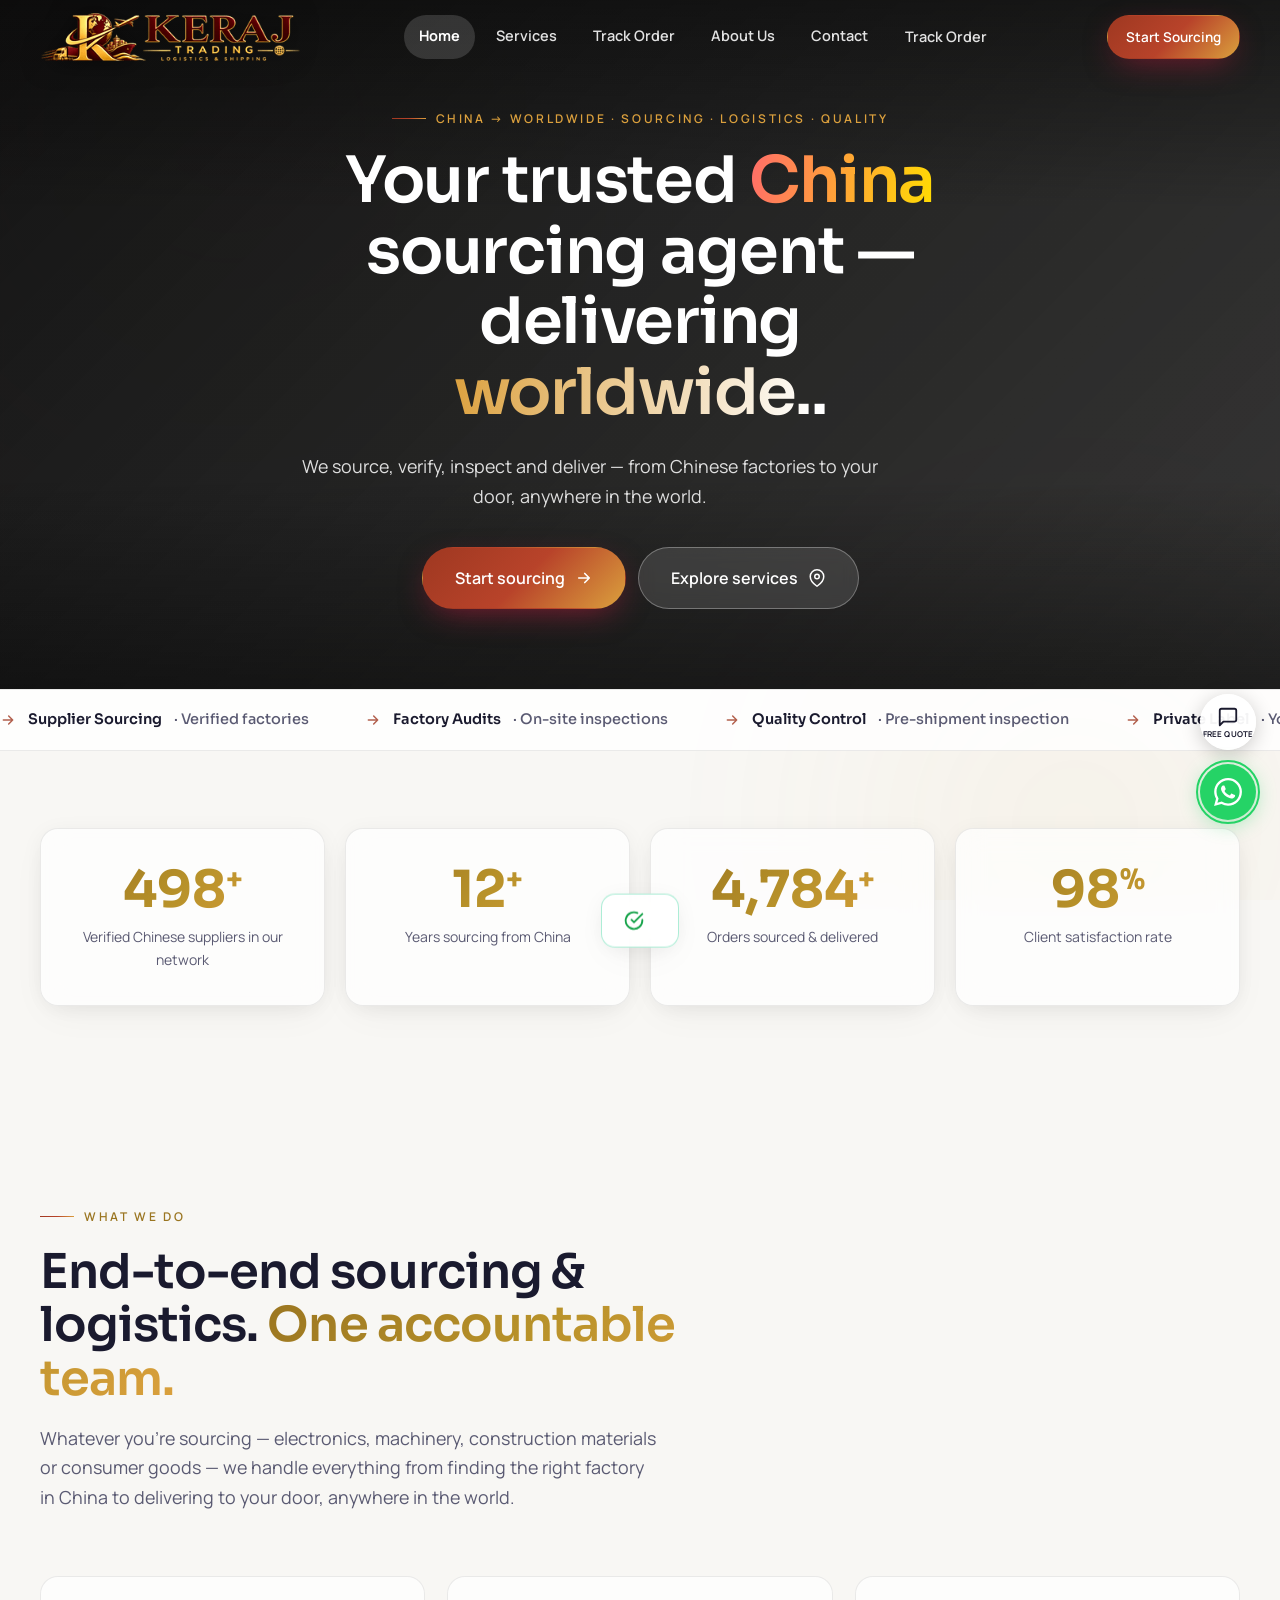
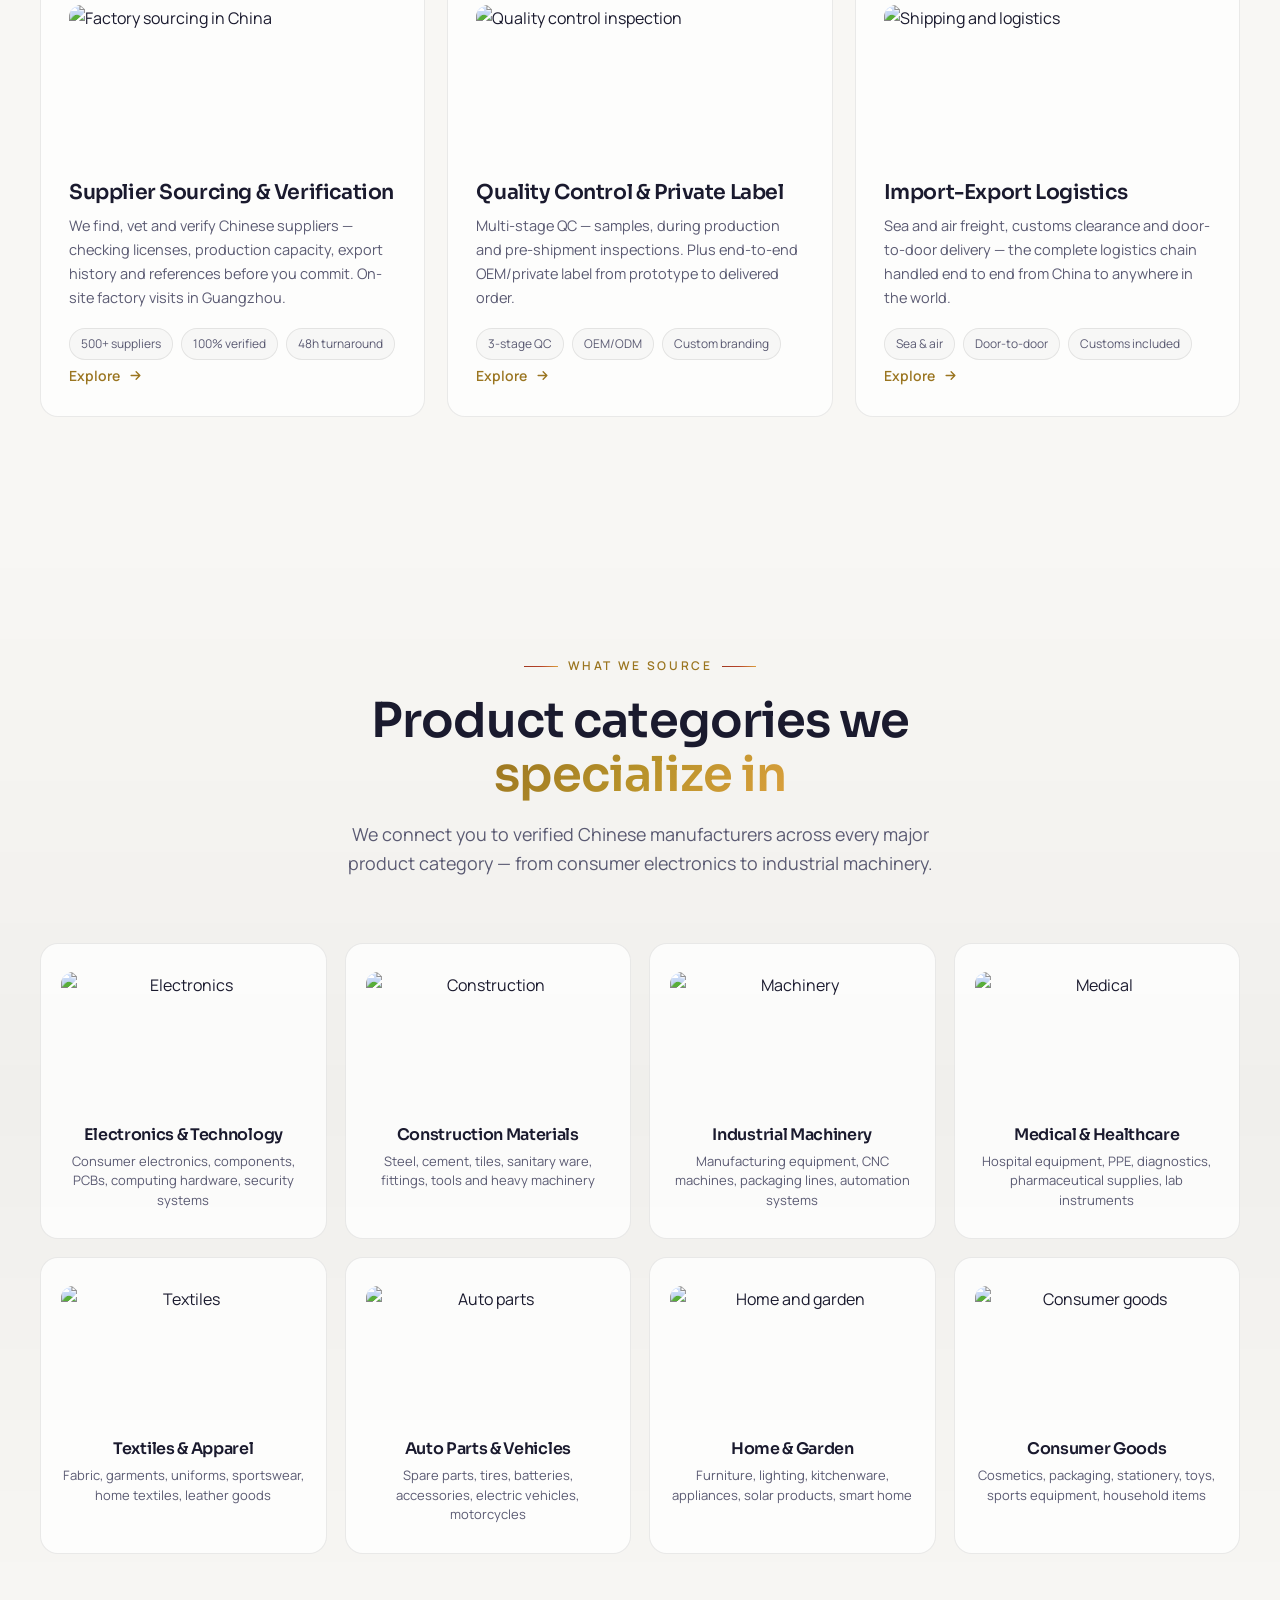
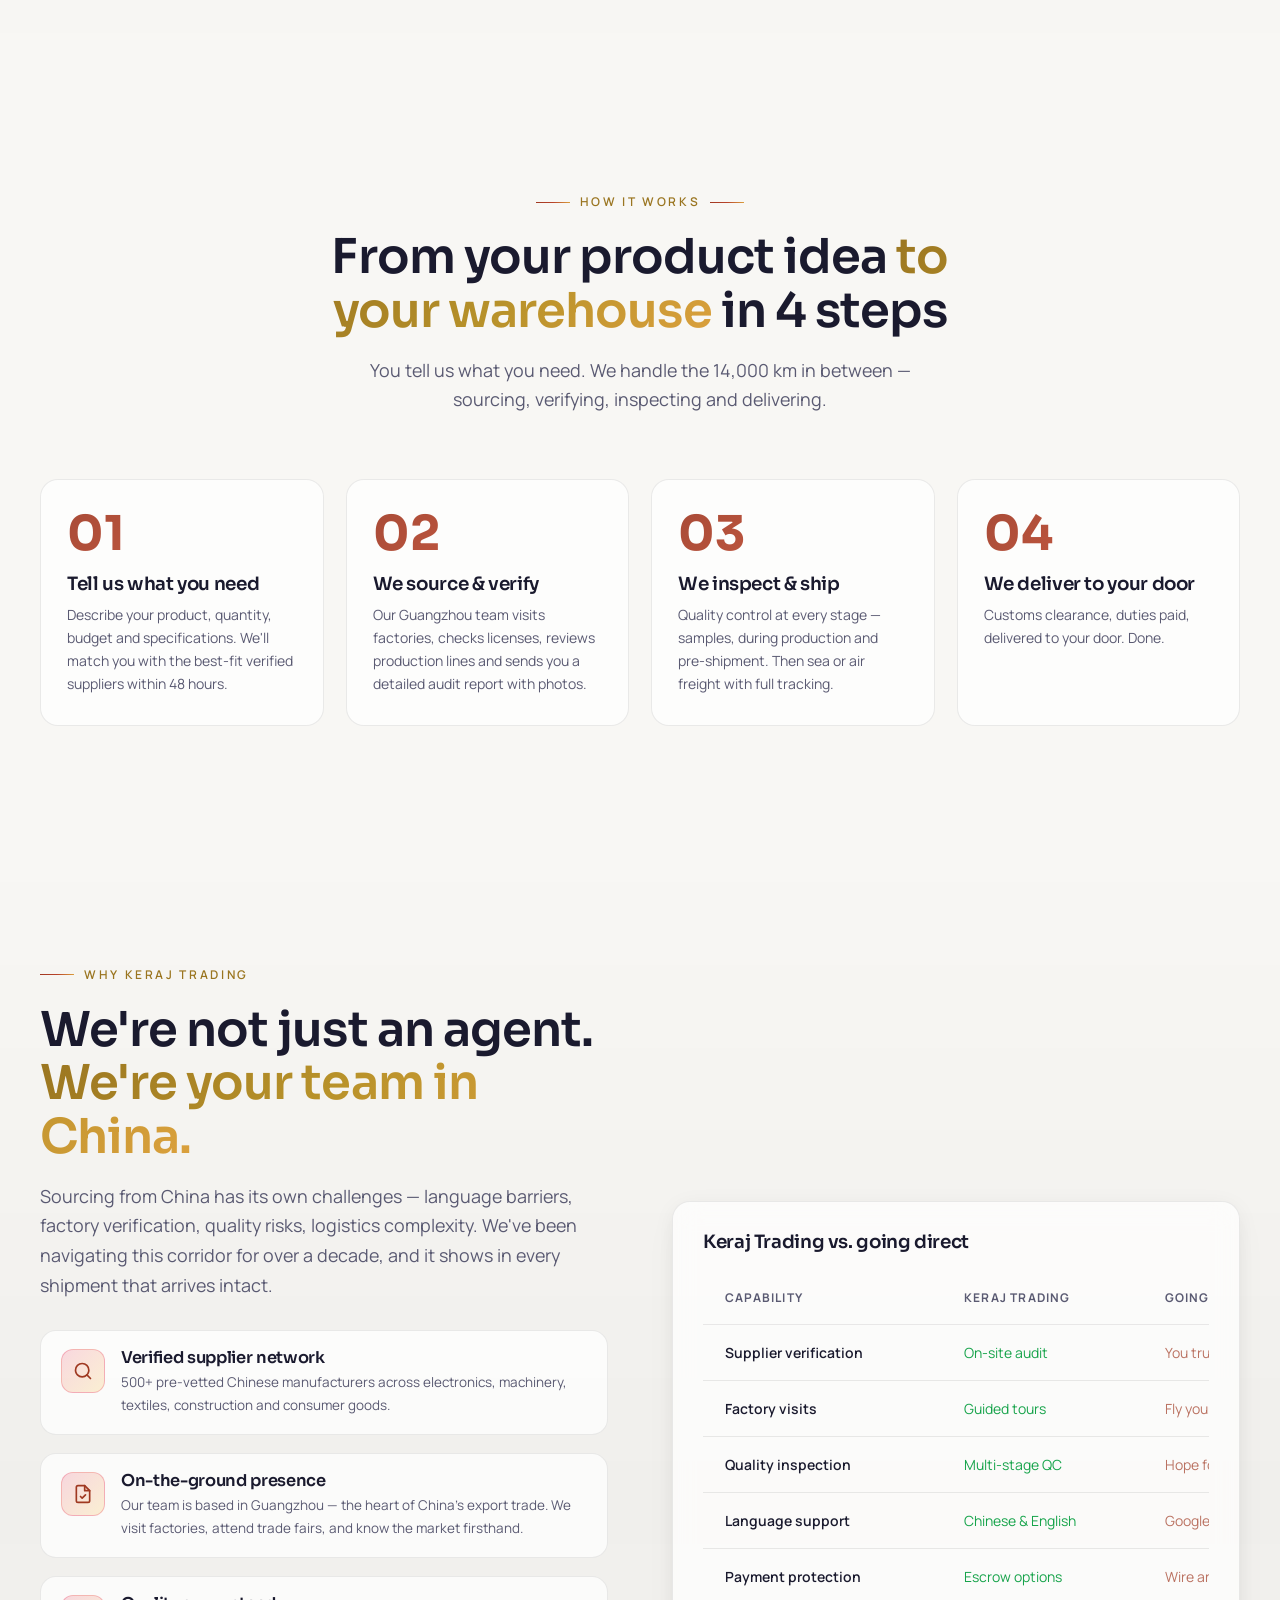
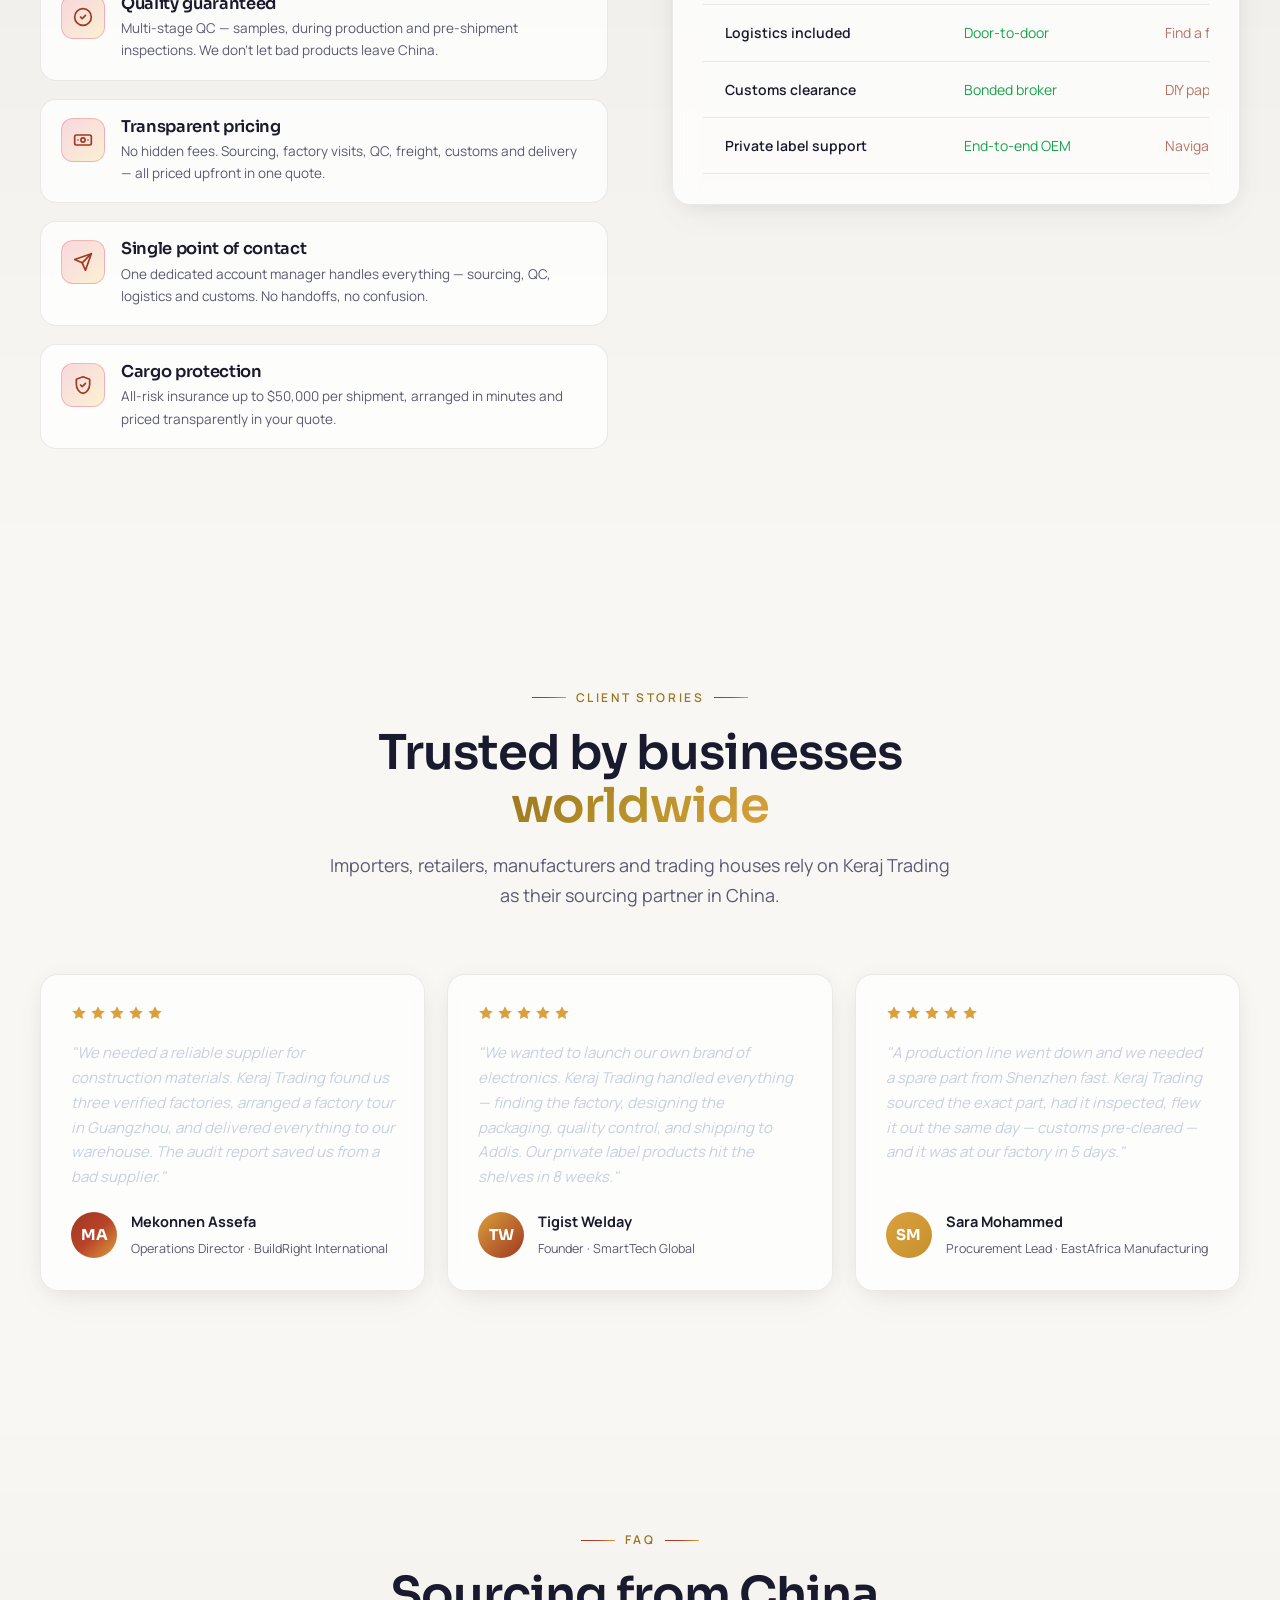
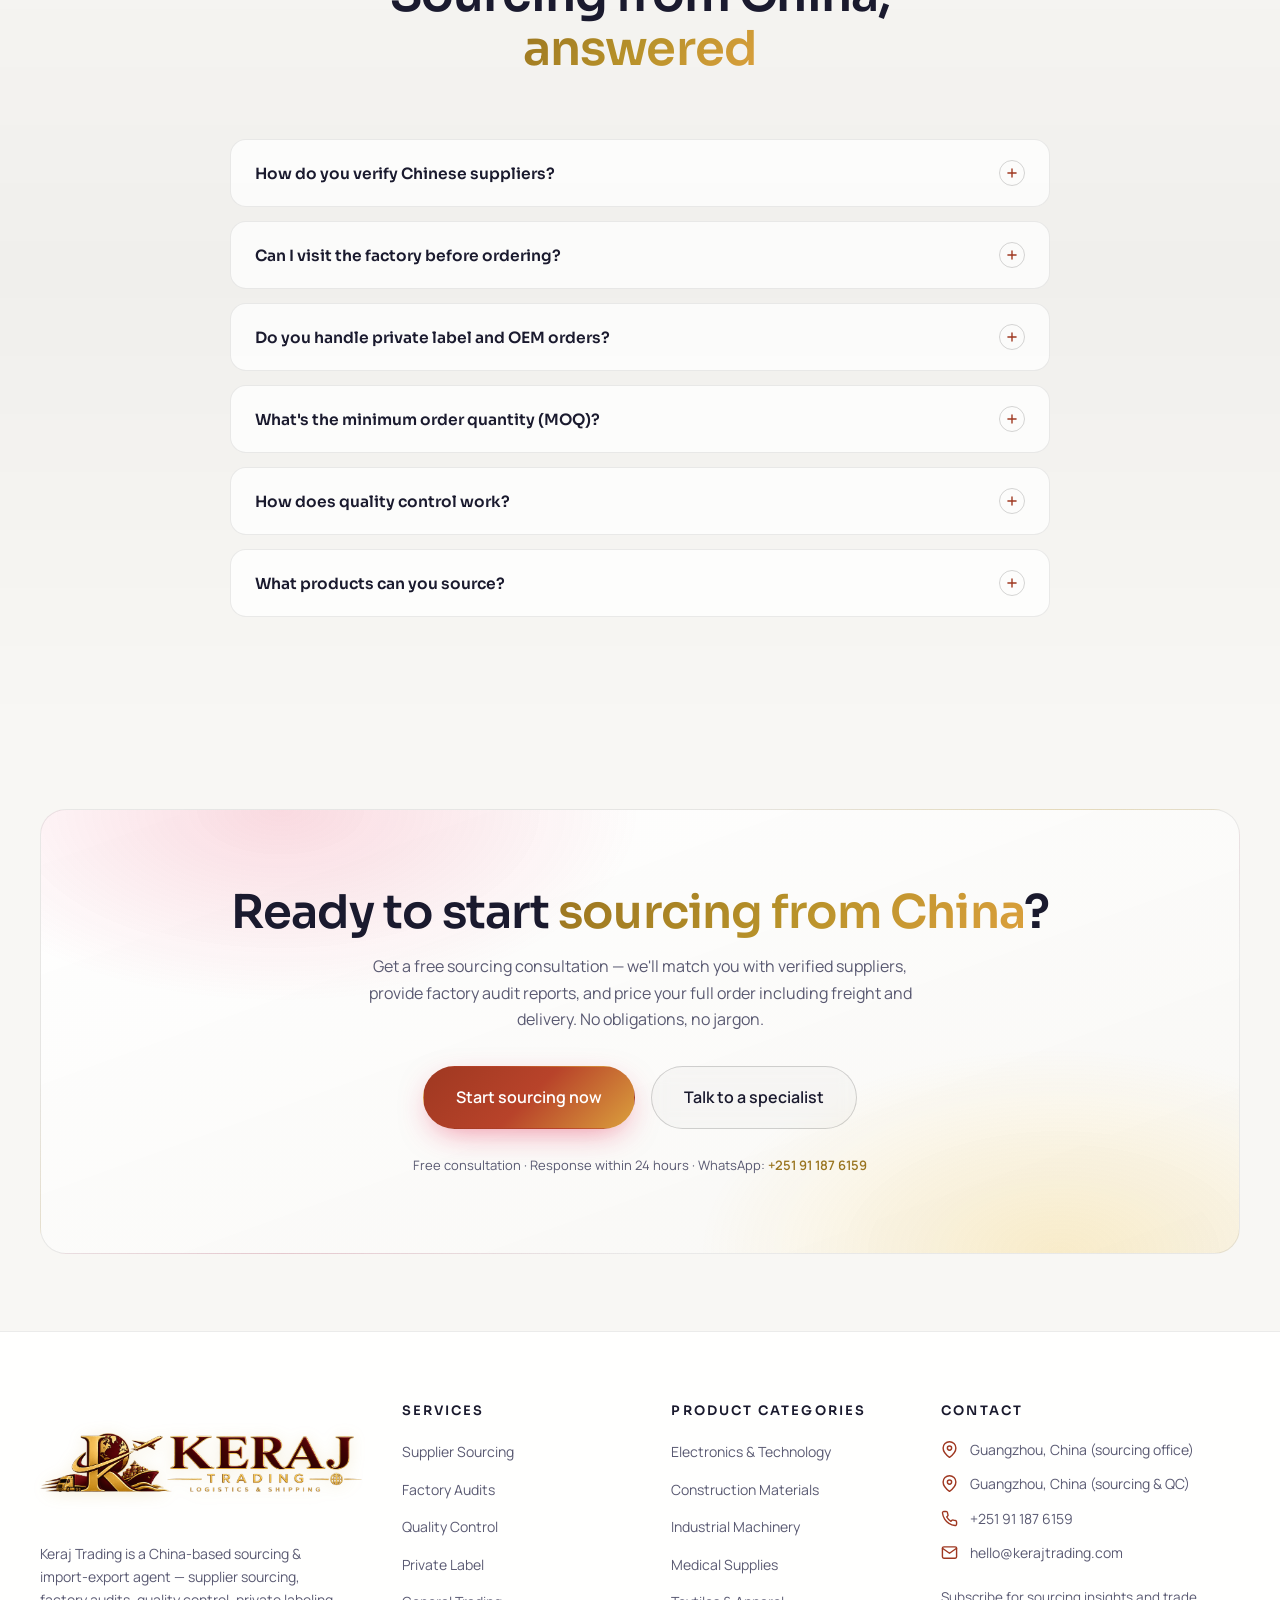
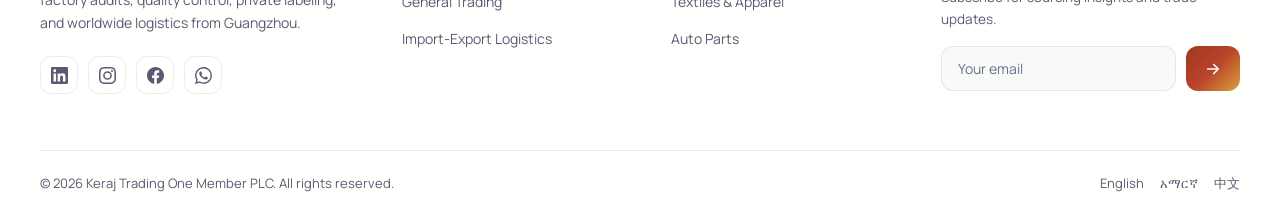
==== index.html @ 2a6a5c05 "Remove language switcher from header (already exists in footer) The footer already has language link" ====
<!DOCTYPE html>
<html lang="en">
<head>
  <meta charset="UTF-8" />
  <meta name="viewport" content="width=device-width, initial-scale=1.0" />
  <title>Keraj Trading — Your Trusted China Sourcing &amp; Import-Export Agent</title>
  <meta name="description" content="Keraj Trading is a China-based sourcing & import-export agent — supplier sourcing, factory audits, quality control, private labeling, and worldwide logistics. On the ground in Guangzhou." />
  <meta property="og:type" content="website" />
  <meta property="og:title" content="Keraj Trading — China Sourcing & Import-Export Agent" />
  <meta property="og:description" content="Supplier sourcing, factory audits, quality control, private labeling and worldwide logistics — connecting businesses to reliable Chinese suppliers." />
  <meta property="og:image" content="/assets/og.png" />
  <meta property="og:url" content="https://silkbridge-logistics.vercel.app/" />
  <meta name="twitter:card" content="summary_large_image" />
  <link rel="icon" href="assets/favicon.png" />
  <link rel="apple-touch-icon" href="assets/apple-touch-icon.png" />
  <link rel="preconnect" href="https://fonts.googleapis.com" />
  <link rel="preconnect" href="https://fonts.gstatic.com" crossorigin />
  <link href="https://fonts.googleapis.com/css2?family=Manrope:wght@400;500;600;700;800&family=Sora:wght@500;600;700&display=swap" rel="stylesheet" />
  <link rel="stylesheet" href="css/style.css" />
  <script type="application/ld+json">
  {
    "@context": "https://schema.org",
    "@type": "Organization",
    "name": "Keraj Trading One Member PLC",
    "logo": "/assets/logo.png",
    "description": "China-based sourcing and import-export agent — supplier sourcing, factory audits, quality control, private labeling, and worldwide logistics from Guangzhou.",
    "address": { "@type": "PostalAddress", "addressLocality": "Guangzhou", "addressCountry": "CN" },
    "telephone": "+86 156 2613 1075",
    "email": "hello@kerajtrading.com"
  }
  </script>
</head>
<body>
  <div class="scroll-progress" id="scrollProgress"></div>
  <div class="aurora"></div>
  <div class="grid-overlay"></div>

  <!-- ======= Header ======= -->
  <div class="main-nav-backdrop" id="navBackdrop"></div>
  <header class="site-header" id="siteHeader">
    <div class="container nav-wrap">
      <a href="index.html" class="brand" aria-label="Keraj Trading — home">
        <img src="assets/logo-header.png" alt="Keraj Trading" class="brand-img" />
      </a>
      <nav class="main-nav" id="mainNav">
        <button class="mobile-nav-close" id="navClose" aria-label="Close menu">
          <svg viewBox="0 0 24 24" fill="none" stroke="currentColor" stroke-width="2.5" stroke-linecap="round"><path d="M18 6 6 18M6 6l12 12"/></svg>
        </button>
        <a href="index.html" class="active" data-i18n="nav.home">Home</a>
        <a href="services.html" data-i18n="nav.services">Services</a>
        <a href="tracking.html" data-i18n="nav.track">Track Order</a>
        <a href="about.html" data-i18n="nav.about">About Us</a>
        <a href="contact.html" data-i18n="nav.contact">Contact</a>
        <div class="mobile-nav-cta">
          <a href="tracking.html" class="btn btn-secondary" data-i18n="nav.track">Track Order</a>
        </div>
      </nav>
      <div class="nav-actions">
        <a href="quote.html" class="btn btn-primary btn-sm" data-i18n="nav.start">Start Sourcing</a>
        <button class="nav-toggle" id="navToggle" aria-label="Toggle menu" aria-expanded="false">
          <svg viewBox="0 0 24 24" fill="none" stroke="currentColor" stroke-width="2" stroke-linecap="round"><path d="M4 7h16M4 12h16M4 17h10"/></svg>
        </button>
      </div>
    </div>
  </header>

    <!-- ======= Hero ======= -->
  <section class="hero" style="background-image:url('https://images.unsplash.com/photo-1553413077-190dd305871c?w=1600&h=900&fit=crop&auto=format');background-size:cover;background-position:center;position:relative;min-height:auto;display:flex;align-items:center;padding:100px 0 40px">
    <div style="position:absolute;inset:0;backdrop-filter:blur(2px);background:linear-gradient(135deg,rgba(5,5,5,0.92) 0%,rgba(5,5,5,0.85) 40%,rgba(5,5,5,0.75) 100%)"></div>
    <div style="position:absolute;inset:0;background:linear-gradient(180deg,rgba(5,5,5,0.6) 0%,rgba(5,5,5,0.2) 30%,rgba(5,5,5,0.2) 70%,rgba(5,5,5,0.6) 100%)"></div>
    <div class="container" style="position:relative;z-index:2">
      <div style="max-width:700px;margin:0 auto;text-align:center">
        <span class="eyebrow reveal" style="color:#dba03d" data-i18n="hero.eyebrow">China → Worldwide · Sourcing · Logistics · Quality</span>
        <h1 class="reveal" style="--d:.05s;color:#fff;font-size:clamp(2.6rem,5.5vw,4rem);margin-bottom:24px;line-height:1.1"><span data-i18n="hero.title.pre">Your trusted</span> <span style="background:linear-gradient(100deg,#ff6b6b,#ffde00);-webkit-background-clip:text;background-clip:text;color:transparent" data-i18n="hero.title.highlight">China</span> <span data-i18n="hero.title.mid">sourcing agent — delivering</span> <span style="background:linear-gradient(100deg,#dba03d,#fff);-webkit-background-clip:text;background-clip:text;color:transparent" data-i18n="hero.title.end">worldwide</span>.</h1>
        <p class="lead reveal" style="--d:.1s;color:rgba(255,255,255,0.85);font-size:clamp(1rem,1.4vw,1.15rem);margin-bottom:36px;max-width:600px" data-i18n="hero.lead">We source, verify, inspect and deliver — from Chinese factories to your door, anywhere in the world.</p>
        <div class="hero-ctas reveal" style="--d:.15s;display:flex;justify-content:center;gap:12px;flex-wrap:wrap">
          <a href="quote.html" class="btn btn-primary btn-lg"><span data-i18n="hero.cta1">Start sourcing</span> <svg viewBox="0 0 24 24" fill="none" stroke="currentColor" stroke-width="2.2" stroke-linecap="round" stroke-linejoin="round"><path d="M5 12h14M13 6l6 6-6 6"/></svg></a>
          <a href="services.html" class="btn btn-lg" style="background:rgba(255,255,255,0.12);border:1px solid rgba(255,255,255,0.3);color:#fff;backdrop-filter:blur(8px)"><span data-i18n="hero.cta2">Explore services</span> <svg viewBox="0 0 24 24" fill="none" stroke="currentColor" stroke-width="2" stroke-linecap="round" stroke-linejoin="round"><path d="M21 10c0 7-9 13-9 13s-9-6-9-13a9 9 0 0 1 18 0z"/><circle cx="12" cy="10" r="3"/></svg></a>
        </div>
      </div>
    </div>
  </section>

  <!-- ======= Ticker ======= -->
  <div class="ticker" aria-hidden="true">
    <div class="ticker-track">
      <span class="ticker-item"><svg viewBox="0 0 24 24" fill="none" stroke="currentColor" stroke-width="2.2" stroke-linecap="round" stroke-linejoin="round"><path d="M5 12h14M13 6l6 6-6 6"/></svg><b>Supplier Sourcing</b> · Verified factories</span>
      <span class="ticker-item"><svg viewBox="0 0 24 24" fill="none" stroke="currentColor" stroke-width="2.2" stroke-linecap="round" stroke-linejoin="round"><path d="M5 12h14M13 6l6 6-6 6"/></svg><b>Factory Audits</b> · On-site inspections</span>
      <span class="ticker-item"><svg viewBox="0 0 24 24" fill="none" stroke="currentColor" stroke-width="2.2" stroke-linecap="round" stroke-linejoin="round"><path d="M5 12h14M13 6l6 6-6 6"/></svg><b>Quality Control</b> · Pre-shipment inspection</span>
      <span class="ticker-item"><svg viewBox="0 0 24 24" fill="none" stroke="currentColor" stroke-width="2.2" stroke-linecap="round" stroke-linejoin="round"><path d="M5 12h14M13 6l6 6-6 6"/></svg><b>Private Label</b> · Your brand, factory-made</span>
      <span class="ticker-item"><svg viewBox="0 0 24 24" fill="none" stroke="currentColor" stroke-width="2.2" stroke-linecap="round" stroke-linejoin="round"><path d="M5 12h14M13 6l6 6-6 6"/></svg><b>Sea Freight</b> · 38–44 days</span>
      <span class="ticker-item"><svg viewBox="0 0 24 24" fill="none" stroke="currentColor" stroke-width="2.2" stroke-linecap="round" stroke-linejoin="round"><path d="M5 12h14M13 6l6 6-6 6"/></svg><b>Air Freight</b> · 4–6 days</span>
      <span class="ticker-item"><svg viewBox="0 0 24 24" fill="none" stroke="currentColor" stroke-width="2.2" stroke-linecap="round" stroke-linejoin="round"><path d="M5 12h14M13 6l6 6-6 6"/></svg><b>Customs Clearance</b> · Worldwide</span>
      <span class="ticker-item"><svg viewBox="0 0 24 24" fill="none" stroke="currentColor" stroke-width="2.2" stroke-linecap="round" stroke-linejoin="round"><path d="M5 12h14M13 6l6 6-6 6"/></svg><b>Door-to-Door</b> · 50+ countries</span>
      <!-- duplicate for seamless loop -->
      <span class="ticker-item"><svg viewBox="0 0 24 24" fill="none" stroke="currentColor" stroke-width="2.2" stroke-linecap="round" stroke-linejoin="round"><path d="M5 12h14M13 6l6 6-6 6"/></svg><b>Supplier Sourcing</b> · Verified factories</span>
      <span class="ticker-item"><svg viewBox="0 0 24 24" fill="none" stroke="currentColor" stroke-width="2.2" stroke-linecap="round" stroke-linejoin="round"><path d="M5 12h14M13 6l6 6-6 6"/></svg><b>Factory Audits</b> · On-site inspections</span>
      <span class="ticker-item"><svg viewBox="0 0 24 24" fill="none" stroke="currentColor" stroke-width="2.2" stroke-linecap="round" stroke-linejoin="round"><path d="M5 12h14M13 6l6 6-6 6"/></svg><b>Quality Control</b> · Pre-shipment inspection</span>
      <span class="ticker-item"><svg viewBox="0 0 24 24" fill="none" stroke="currentColor" stroke-width="2.2" stroke-linecap="round" stroke-linejoin="round"><path d="M5 12h14M13 6l6 6-6 6"/></svg><b>Private Label</b> · Your brand, factory-made</span>
      <span class="ticker-item"><svg viewBox="0 0 24 24" fill="none" stroke="currentColor" stroke-width="2.2" stroke-linecap="round" stroke-linejoin="round"><path d="M5 12h14M13 6l6 6-6 6"/></svg><b>Sea Freight</b> · 38–44 days</span>
      <span class="ticker-item"><svg viewBox="0 0 24 24" fill="none" stroke="currentColor" stroke-width="2.2" stroke-linecap="round" stroke-linejoin="round"><path d="M5 12h14M13 6l6 6-6 6"/></svg><b>Air Freight</b> · 4–6 days</span>
      <span class="ticker-item"><svg viewBox="0 0 24 24" fill="none" stroke="currentColor" stroke-width="2.2" stroke-linecap="round" stroke-linejoin="round"><path d="M5 12h14M13 6l6 6-6 6"/></svg><b>Customs Clearance</b> · Worldwide</span>
      <span class="ticker-item"><svg viewBox="0 0 24 24" fill="none" stroke="currentColor" stroke-width="2.2" stroke-linecap="round" stroke-linejoin="round"><path d="M5 12h14M13 6l6 6-6 6"/></svg><b>Door-to-Door</b> · 50+ countries</span>
    </div>
  </div>

  <!-- ======= Stats ======= -->
  <section class="section section-tight">
    <div class="container">
      <div class="stats-grid">
        <div class="glass stat-card reveal"><div class="stat-num"><span data-count="500">0</span><sup>+</sup></div><div class="stat-lbl" data-i18n="stats.suppliers">Verified Chinese suppliers in our network</div></div>
        <div class="glass stat-card reveal" style="--d:.08s"><div class="stat-num"><span data-count="12">0</span><sup>+</sup></div><div class="stat-lbl" data-i18n="stats.years">Years sourcing from China</div></div>
        <div class="glass stat-card reveal" style="--d:.16s"><div class="stat-num"><span data-count="4800">0</span><sup>+</sup></div><div class="stat-lbl" data-i18n="stats.orders">Orders sourced & delivered</div></div>
        <div class="glass stat-card reveal" style="--d:.24s"><div class="stat-num"><span data-count="98">0</span><sup>%</sup></div><div class="stat-lbl" data-i18n="stats.satisfaction">Client satisfaction rate</div></div>
      </div>
    </div>
  </section>

  <!-- ======= Services ======= -->
  <section class="section">
    <div class="container">
      <div class="section-head">
        <span class="eyebrow reveal" data-i18n="services.eyebrow">What we do</span>
        <h2 class="h2 reveal" style="--d:.05s"><span data-i18n="services.title">End-to-end sourcing &amp; logistics.</span> <span class="grad-text" data-i18n="services.title.grad">One accountable team.</span></h2>
        <p class="lead reveal" style="--d:.1s" data-i18n="services.lead">Whatever you're sourcing — electronics, machinery, construction materials or consumer goods — we handle everything from finding the right factory in China to delivering to your door, anywhere in the world.</p>
      </div>
            <div class="services-grid" >
        <div class="card service-card reveal">
          <img src="https://images.unsplash.com/photo-1565043666747-69f6646db940?w=600&h=300&fit=crop&auto=format" alt="Factory sourcing in China" class="card-img" loading="lazy" />
          <h3 class="card-title" data-i18n="services.sourcing.title">Supplier Sourcing & Verification</h3>
          <p data-i18n="services.sourcing.desc">We find, vet and verify Chinese suppliers — checking licenses, production capacity, export history and references before you commit. On-site factory visits in Guangzhou.</p>
          <div class="service-meta"><span>500+ suppliers</span><span>100% verified</span><span>48h turnaround</span></div>
          <a href="services.html#sourcing" class="card-link">Explore <svg viewBox="0 0 24 24" fill="none" stroke="currentColor" stroke-width="2.2" stroke-linecap="round" stroke-linejoin="round"><path d="M5 12h14M13 6l6 6-6 6"/></svg></a>
        </div>
        <div class="card service-card reveal" style="--d:.06s">
          <img src="https://images.unsplash.com/photo-1578575437130-527eed3abbec?w=600&h=300&fit=crop&auto=format" alt="Quality control inspection" class="card-img" loading="lazy" />
          <h3 class="card-title" data-i18n="services.qc.title">Quality Control & Private Label</h3>
          <p data-i18n="services.qc.desc">Multi-stage QC — samples, during production and pre-shipment inspections. Plus end-to-end OEM/private label from prototype to delivered order.</p>
          <div class="service-meta"><span>3-stage QC</span><span>OEM/ODM</span><span>Custom branding</span></div>
          <a href="services.html#qc" class="card-link">Explore <svg viewBox="0 0 24 24" fill="none" stroke="currentColor" stroke-width="2.2" stroke-linecap="round" stroke-linejoin="round"><path d="M5 12h14M13 6l6 6-6 6"/></svg></a>
        </div>
        <div class="card service-card reveal" style="--d:.12s">
          <img src="https://images.unsplash.com/photo-1553413077-190dd305871c?w=600&h=300&fit=crop&auto=format" alt="Shipping and logistics" class="card-img" loading="lazy" />
          <h3 class="card-title" data-i18n="services.logistics.title">Import-Export Logistics</h3>
          <p data-i18n="services.logistics.desc">Sea and air freight, customs clearance and door-to-door delivery — the complete logistics chain handled end to end from China to anywhere in the world.</p>
          <div class="service-meta"><span>Sea &amp; air</span><span>Door-to-door</span><span>Customs included</span></div>
          <a href="services.html#logistics" class="card-link">Explore <svg viewBox="0 0 24 24" fill="none" stroke="currentColor" stroke-width="2.2" stroke-linecap="round" stroke-linejoin="round"><path d="M5 12h14M13 6l6 6-6 6"/></svg></a>
        </div>
      </div>
    </div>
  </section>

  <!-- ======= Product Categories ======= -->
  <section class="section" style="background:linear-gradient(180deg,transparent,rgba(0,0,0,.03),transparent)">
    <div class="container">
      <div class="section-head center">
        <span class="eyebrow reveal">What we source</span>
        <h2 class="h2 reveal" style="--d:.05s">Product categories we <span class="grad-text">specialize in</span></h2>
        <p class="lead reveal" style="--d:.1s">We connect you to verified Chinese manufacturers across every major product category — from consumer electronics to industrial machinery.</p>
      </div>
      <div class="category-grid">
        <div class="card category-card reveal">
          <img src="https://images.unsplash.com/photo-1518770660439-4636190af475?w=400&h=250&fit=crop&auto=format" alt="Electronics" class="cat-img" loading="lazy" />
          <h4>Electronics &amp; Technology</h4>
          <p>Consumer electronics, components, PCBs, computing hardware, security systems</p>
        </div>
        <div class="card category-card reveal" style="--d:.04s">
          <img src="https://images.unsplash.com/photo-1504307651254-35680f356dfd?w=400&h=250&fit=crop&auto=format" alt="Construction" class="cat-img" loading="lazy" />
          <h4>Construction Materials</h4>
          <p>Steel, cement, tiles, sanitary ware, fittings, tools and heavy machinery</p>
        </div>
        <div class="card category-card reveal" style="--d:.08s">
          <img src="https://images.unsplash.com/photo-1565043666747-69f6646db940?w=400&h=250&fit=crop&auto=format" alt="Machinery" class="cat-img" loading="lazy" />
          <h4>Industrial Machinery</h4>
          <p>Manufacturing equipment, CNC machines, packaging lines, automation systems</p>
        </div>
        <div class="card category-card reveal" style="--d:.12s">
          <img src="https://images.unsplash.com/photo-1579684385127-1ef15d508118?w=400&h=250&fit=crop&auto=format" alt="Medical" class="cat-img" loading="lazy" />
          <h4>Medical &amp; Healthcare</h4>
          <p>Hospital equipment, PPE, diagnostics, pharmaceutical supplies, lab instruments</p>
        </div>
        <div class="card category-card reveal" style="--d:.16s">
          <img src="https://images.unsplash.com/photo-1558171813-4c088753af8f?w=400&h=250&fit=crop&auto=format" alt="Textiles" class="cat-img" loading="lazy" />
          <h4>Textiles &amp; Apparel</h4>
          <p>Fabric, garments, uniforms, sportswear, home textiles, leather goods</p>
        </div>
        <div class="card category-card reveal" style="--d:.2s">
          <img src="https://images.unsplash.com/photo-1489824904134-891ab64532f1?w=400&h=250&fit=crop&auto=format" alt="Auto parts" class="cat-img" loading="lazy" />
          <h4>Auto Parts &amp; Vehicles</h4>
          <p>Spare parts, tires, batteries, accessories, electric vehicles, motorcycles</p>
        </div>
        <div class="card category-card reveal" style="--d:.24s">
          <img src="https://images.unsplash.com/photo-1555041469-a586c61ea9bc?w=400&h=250&fit=crop&auto=format" alt="Home and garden" class="cat-img" loading="lazy" />
          <h4>Home &amp; Garden</h4>
          <p>Furniture, lighting, kitchenware, appliances, solar products, smart home</p>
        </div>
        <div class="card category-card reveal" style="--d:.28s">
          <img src="https://images.unsplash.com/photo-1607082349566-187342175e2f?w=400&h=250&fit=crop&auto=format" alt="Consumer goods" class="cat-img" loading="lazy" />
          <h4>Consumer Goods</h4>
          <p>Cosmetics, packaging, stationery, toys, sports equipment, household items</p>
        </div>
      </div>
    </div>
  </section>

  <!-- ======= Process ======= -->
  <section class="section">
    <div class="container">
      <div class="section-head center">
        <span class="eyebrow reveal">How it works</span>
        <h2 class="h2 reveal" style="--d:.05s">From your product idea <span class="grad-text">to your warehouse</span> in 4 steps</h2>
        <p class="lead reveal" style="--d:.1s">You tell us what you need. We handle the 14,000 km in between — sourcing, verifying, inspecting and delivering.</p>
      </div>
      <div class="steps">
        <div class="step reveal">
          <div class="step-num">01</div>
          <h3>Tell us what you need</h3>
          <p>Describe your product, quantity, budget and specifications. We'll match you with the best-fit verified suppliers within 48 hours.</p>
        </div>
        <div class="step reveal" style="--d:.08s">
          <div class="step-num">02</div>
          <h3>We source &amp; verify</h3>
          <p>Our Guangzhou team visits factories, checks licenses, reviews production lines and sends you a detailed audit report with photos.</p>
        </div>
        <div class="step reveal" style="--d:.16s">
          <div class="step-num">03</div>
          <h3>We inspect &amp; ship</h3>
          <p>Quality control at every stage — samples, during production and pre-shipment. Then sea or air freight with full tracking.</p>
        </div>
        <div class="step reveal" style="--d:.24s">
          <div class="step-num">04</div>
          <h3>We deliver to your door</h3>
          <p>Customs clearance, duties paid, delivered to your door. Done.</p>
        </div>
      </div>
    </div>
  </section>

  <!-- ======= Why us ======= -->
  <section class="section" style="background:linear-gradient(180deg,transparent,rgba(0,0,0,.03),transparent)">
    <div class="container">
      <div class="split">
        <div>
          <span class="eyebrow reveal">Why Keraj Trading</span>
          <h2 class="h2 reveal" style="--d:.05s">We're not just an agent. <span class="grad-text">We're your team in China.</span></h2>
          <p class="lead reveal" style="--d:.1s">Sourcing from China has its own challenges — language barriers, factory verification, quality risks, logistics complexity. We've been navigating this corridor for over a decade, and it shows in every shipment that arrives intact.</p>
          <div class="feature-list">
            <div class="feature reveal"><div class="icon-tile"><svg viewBox="0 0 24 24" fill="none" stroke="currentColor" stroke-width="2" stroke-linecap="round" stroke-linejoin="round"><circle cx="11" cy="11" r="8"/><path d="m21 21-4.3-4.3"/></svg></div><div><h4>Verified supplier network</h4><p>500+ pre-vetted Chinese manufacturers across electronics, machinery, textiles, construction and consumer goods.</p></div></div>
            <div class="feature reveal" style="--d:.06s"><div class="icon-tile"><svg viewBox="0 0 24 24" fill="none" stroke="currentColor" stroke-width="2" stroke-linecap="round" stroke-linejoin="round"><path d="M14 2H6a2 2 0 0 0-2 2v16a2 2 0 0 0 2 2h12a2 2 0 0 0 2-2V8z"/><path d="M14 2v6h6"/><path d="m9 15 2 2 4-4"/></svg></div><div><h4>On-the-ground presence</h4><p>Our team is based in Guangzhou — the heart of China's export trade. We visit factories, attend trade fairs, and know the market firsthand.</p></div></div>
            <div class="feature reveal" style="--d:.12s"><div class="icon-tile"><svg viewBox="0 0 24 24" fill="none" stroke="currentColor" stroke-width="2" stroke-linecap="round" stroke-linejoin="round"><path d="M9 12l2 2 4-4"/><circle cx="12" cy="12" r="10"/></svg></div><div><h4>Quality guaranteed</h4><p>Multi-stage QC — samples, during production and pre-shipment inspections. We don't let bad products leave China.</p></div></div>
            <div class="feature reveal" style="--d:.18s"><div class="icon-tile"><svg viewBox="0 0 24 24" fill="none" stroke="currentColor" stroke-width="2" stroke-linecap="round" stroke-linejoin="round"><rect x="2" y="6" width="20" height="12" rx="2"/><circle cx="12" cy="12" r="2.5"/><path d="M6 12h.01M18 12h.01"/></svg></div><div><h4>Transparent pricing</h4><p>No hidden fees. Sourcing, factory visits, QC, freight, customs and delivery — all priced upfront in one quote.</p></div></div>
            <div class="feature reveal" style="--d:.24s"><div class="icon-tile"><svg viewBox="0 0 24 24" fill="none" stroke="currentColor" stroke-width="2" stroke-linecap="round" stroke-linejoin="round"><path d="M22 2 11 13"/><path d="M22 2 15 22l-4-9-9-4z"/></svg></div><div><h4>Single point of contact</h4><p>One dedicated account manager handles everything — sourcing, QC, logistics and customs. No handoffs, no confusion.</p></div></div>
            <div class="feature reveal" style="--d:.3s"><div class="icon-tile"><svg viewBox="0 0 24 24" fill="none" stroke="currentColor" stroke-width="2" stroke-linecap="round" stroke-linejoin="round"><path d="M12 2 4 5v6c0 5.25 3.4 10.2 8 11 4.6-.8 8-5.75 8-11V5z"/><path d="m9 12 2 2 4-4"/></svg></div><div><h4>Cargo protection</h4><p>All-risk insurance up to $50,000 per shipment, arranged in minutes and priced transparently in your quote.</p></div></div>
          </div>
        </div>
        <div class="reveal" style="--d:.1s">
          <div class="glass" style="padding:30px">
            <h3 style="font-size:1.15rem;margin-bottom:20px">Keraj Trading vs. going direct</h3>
            <div class="compare" style="overflow-x:auto">
              <table class="compare-table">
                <thead><tr><th>Capability</th><th>Keraj Trading</th><th>Going direct</th></tr></thead>
                <tbody>
                  <tr><td>Supplier verification</td><td class="yes">On-site audit</td><td class="no">You trust photos</td></tr>
                  <tr><td>Factory visits</td><td class="yes">Guided tours</td><td class="no">Fly yourself</td></tr>
                  <tr><td>Quality inspection</td><td class="yes">Multi-stage QC</td><td class="no">Hope for the best</td></tr>
                  <tr><td>Language support</td><td class="yes">Chinese &amp; English</td><td class="no">Google Translate</td></tr>
                  <tr><td>Payment protection</td><td class="yes">Escrow options</td><td class="no">Wire and pray</td></tr>
                  <tr><td>Logistics included</td><td class="yes">Door-to-door</td><td class="no">Find a forwarder</td></tr>
                  <tr><td>Customs clearance</td><td class="yes">Bonded broker</td><td class="no">DIY paperwork</td></tr>
                  <tr><td>Private label support</td><td class="yes">End-to-end OEM</td><td class="no">Navigate alone</td></tr>
                </tbody>
              </table>
            </div>
          </div>
        </div>
      </div>
    </div>
  </section>

  <!-- ======= Testimonials ======= -->
  <section class="section">
    <div class="container">
      <div class="section-head center">
        <span class="eyebrow reveal">Client stories</span>
        <h2 class="h2 reveal" style="--d:.05s">Trusted by businesses <span class="grad-text">worldwide</span></h2>
        <p class="lead reveal" style="--d:.1s">Importers, retailers, manufacturers and trading houses rely on Keraj Trading as their sourcing partner in China.</p>
      </div>
      <div class="testi-grid">
        <div class="glass testi reveal">
          <div class="testi-stars"><svg viewBox="0 0 24 24" fill="currentColor"><path d="m12 2 3.09 6.26L22 9.27l-5 4.87 1.18 6.88L12 17.77l-6.18 3.25L7 14.14 2 9.27l6.91-1.01z"/></svg><svg viewBox="0 0 24 24" fill="currentColor"><path d="m12 2 3.09 6.26L22 9.27l-5 4.87 1.18 6.88L12 17.77l-6.18 3.25L7 14.14 2 9.27l6.91-1.01z"/></svg><svg viewBox="0 0 24 24" fill="currentColor"><path d="m12 2 3.09 6.26L22 9.27l-5 4.87 1.18 6.88L12 17.77l-6.18 3.25L7 14.14 2 9.27l6.91-1.01z"/></svg><svg viewBox="0 0 24 24" fill="currentColor"><path d="m12 2 3.09 6.26L22 9.27l-5 4.87 1.18 6.88L12 17.77l-6.18 3.25L7 14.14 2 9.27l6.91-1.01z"/></svg><svg viewBox="0 0 24 24" fill="currentColor"><path d="m12 2 3.09 6.26L22 9.27l-5 4.87 1.18 6.88L12 17.77l-6.18 3.25L7 14.14 2 9.27l6.91-1.01z"/></svg></div>
          <p class="testi-quote">"We needed a reliable supplier for construction materials. Keraj Trading found us three verified factories, arranged a factory tour in Guangzhou, and delivered everything to our warehouse. The audit report saved us from a bad supplier."</p>
          <div class="testi-who"><div class="avatar">MA</div><div><b>Mekonnen Assefa</b><span>Operations Director · BuildRight International</span></div></div>
        </div>
        <div class="glass testi reveal" style="--d:.08s">
          <div class="testi-stars"><svg viewBox="0 0 24 24" fill="currentColor"><path d="m12 2 3.09 6.26L22 9.27l-5 4.87 1.18 6.88L12 17.77l-6.18 3.25L7 14.14 2 9.27l6.91-1.01z"/></svg><svg viewBox="0 0 24 24" fill="currentColor"><path d="m12 2 3.09 6.26L22 9.27l-5 4.87 1.18 6.88L12 17.77l-6.18 3.25L7 14.14 2 9.27l6.91-1.01z"/></svg><svg viewBox="0 0 24 24" fill="currentColor"><path d="m12 2 3.09 6.26L22 9.27l-5 4.87 1.18 6.88L12 17.77l-6.18 3.25L7 14.14 2 9.27l6.91-1.01z"/></svg><svg viewBox="0 0 24 24" fill="currentColor"><path d="m12 2 3.09 6.26L22 9.27l-5 4.87 1.18 6.88L12 17.77l-6.18 3.25L7 14.14 2 9.27l6.91-1.01z"/></svg><svg viewBox="0 0 24 24" fill="currentColor"><path d="m12 2 3.09 6.26L22 9.27l-5 4.87 1.18 6.88L12 17.77l-6.18 3.25L7 14.14 2 9.27l6.91-1.01z"/></svg></div>
          <p class="testi-quote">"We wanted to launch our own brand of electronics. Keraj Trading handled everything — finding the factory, designing the packaging, quality control, and shipping to Addis. Our private label products hit the shelves in 8 weeks."</p>
          <div class="testi-who"><div class="avatar violet">TW</div><div><b>Tigist Welday</b><span>Founder · SmartTech Global</span></div></div>
        </div>
        <div class="glass testi reveal" style="--d:.16s">
          <div class="testi-stars"><svg viewBox="0 0 24 24" fill="currentColor"><path d="m12 2 3.09 6.26L22 9.27l-5 4.87 1.18 6.88L12 17.77l-6.18 3.25L7 14.14 2 9.27l6.91-1.01z"/></svg><svg viewBox="0 0 24 24" fill="currentColor"><path d="m12 2 3.09 6.26L22 9.27l-5 4.87 1.18 6.88L12 17.77l-6.18 3.25L7 14.14 2 9.27l6.91-1.01z"/></svg><svg viewBox="0 0 24 24" fill="currentColor"><path d="m12 2 3.09 6.26L22 9.27l-5 4.87 1.18 6.88L12 17.77l-6.18 3.25L7 14.14 2 9.27l6.91-1.01z"/></svg><svg viewBox="0 0 24 24" fill="currentColor"><path d="m12 2 3.09 6.26L22 9.27l-5 4.87 1.18 6.88L12 17.77l-6.18 3.25L7 14.14 2 9.27l6.91-1.01z"/></svg><svg viewBox="0 0 24 24" fill="currentColor"><path d="m12 2 3.09 6.26L22 9.27l-5 4.87 1.18 6.88L12 17.77l-6.18 3.25L7 14.14 2 9.27l6.91-1.01z"/></svg></div>
          <p class="testi-quote">"A production line went down and we needed a spare part from Shenzhen fast. Keraj Trading sourced the exact part, had it inspected, flew it out the same day — customs pre-cleared — and it was at our factory in 5 days."</p>
          <div class="testi-who"><div class="avatar amber">SM</div><div><b>Sara Mohammed</b><span>Procurement Lead · EastAfrica Manufacturing</span></div></div>
        </div>
      </div>
    </div>
  </section>

  <!-- ======= FAQ ======= -->
  <section class="section" style="background:linear-gradient(180deg,transparent,rgba(0,0,0,.03),transparent)">
    <div class="container">
      <div class="section-head center">
        <span class="eyebrow reveal">FAQ</span>
        <h2 class="h2 reveal" style="--d:.05s">Sourcing from China, <span class="grad-text">answered</span></h2>
      </div>
      <div class="faq-list">
        <div class="faq-item reveal">
          <button class="faq-q" aria-expanded="false">How do you verify Chinese suppliers?
            <span class="icon"><svg viewBox="0 0 24 24" fill="none" stroke="currentColor" stroke-width="2.4" stroke-linecap="round"><path d="M12 5v14M5 12h14"/></svg></span>
          </button>
          <div class="faq-a"><p>We conduct on-site factory audits in Guangzhou and across China — checking business licenses, production capacity, quality management systems, export history and client references. You receive a detailed audit report with photos before committing to any supplier.</p></div>
        </div>
        <div class="faq-item reveal" style="--d:.04s">
          <button class="faq-q" aria-expanded="false">Can I visit the factory before ordering?
            <span class="icon"><svg viewBox="0 0 24 24" fill="none" stroke="currentColor" stroke-width="2.4" stroke-linecap="round"><path d="M12 5v14M5 12h14"/></svg></span>
          </button>
          <div class="faq-a"><p>Absolutely. We arrange supplier tours and factory visits — our team accompanies you, handles translation, and helps you evaluate the factory's capabilities in person. Many of our clients visit 3–5 factories in a single trip.</p></div>
        </div>
        <div class="faq-item reveal" style="--d:.08s">
          <button class="faq-q" aria-expanded="false">Do you handle private label and OEM orders?
            <span class="icon"><svg viewBox="0 0 24 24" fill="none" stroke="currentColor" stroke-width="2.4" stroke-linecap="round"><path d="M12 5v14M5 12h14"/></svg></span>
          </button>
          <div class="faq-a"><p>Yes. We manage the full private label lifecycle — matching your specifications to vetted factories, coordinating sample iterations, managing custom packaging, and overseeing production with QC at every stage. From prototype to delivered order.</p></div>
        </div>
        <div class="faq-item reveal" style="--d:.12s">
          <button class="faq-q" aria-expanded="false">What's the minimum order quantity (MOQ)?
            <span class="icon"><svg viewBox="0 0 24 24" fill="none" stroke="currentColor" stroke-width="2.4" stroke-linecap="round"><path d="M12 5v14M5 12h14"/></svg></span>
          </button>
          <div class="faq-a"><p>MOQs vary by product and factory — some accept orders as low as 100 units, while others require 1,000+. We negotiate on your behalf and match you with factories that fit your volume. For wholesale trading, we can consolidate smaller orders.</p></div>
        </div>
        <div class="faq-item reveal" style="--d:.16s">
          <button class="faq-q" aria-expanded="false">How does quality control work?
            <span class="icon"><svg viewBox="0 0 24 24" fill="none" stroke="currentColor" stroke-width="2.4" stroke-linecap="round"><path d="M12 5v14M5 12h14"/></svg></span>
          </button>
          <div class="faq-a"><p>We conduct three stages of QC: (1) sample approval before production, (2) during-production inspection when 20–30% is complete, and (3) pre-shipment final inspection using AQL standards. You receive photo reports at every stage. No bad products leave China.</p></div>
        </div>
        <div class="faq-item reveal" style="--d:.2s">
          <button class="faq-q" aria-expanded="false">What products can you source?
            <span class="icon"><svg viewBox="0 0 24 24" fill="none" stroke="currentColor" stroke-width="2.4" stroke-linecap="round"><path d="M12 5v14M5 12h14"/></svg></span>
          </button>
          <div class="faq-a"><p>We source across all major categories: electronics & technology, construction materials, industrial machinery, medical supplies, textiles & apparel, auto parts, home & garden, and consumer goods. If it's made in China, we can find it — and verify it.</p></div>
        </div>
      </div>
    </div>
  </section>

  <!-- ======= CTA ======= -->
  <section class="section section-tight">
    <div class="container">
      <div class="cta-band reveal">
        <h2>Ready to start <span class="grad-text">sourcing from China</span>?</h2>
        <p>Get a free sourcing consultation — we'll match you with verified suppliers, provide factory audit reports, and price your full order including freight and delivery. No obligations, no jargon.</p>
        <div class="cta-actions">
          <a href="quote.html" class="btn btn-primary btn-lg">Start sourcing now</a>
          <a href="contact.html" class="btn btn-ghost btn-lg">Talk to a specialist</a>
        </div>
        <div class="cta-mini">Free consultation · Response within 24 hours · WhatsApp: <a href="#">+251 91 187 6159</a></div>
      </div>
    </div>
  </section>

  <!-- ======= Footer ======= -->
  <footer class="site-footer">
    <div class="container">
      <div class="footer-grid">
        <div class="footer-brand">
          <a href="index.html" class="brand" aria-label="Keraj Trading — home">
            <img src="assets/logo.png" alt="Keraj Trading — One Member PLC · Sourcing & Logistics Solutions" class="brand-img brand-img-lg" />
          </a>
          <p>Keraj Trading is a China-based sourcing & import-export agent — supplier sourcing, factory audits, quality control, private labeling, and worldwide logistics from Guangzhou.</p>
          <div class="footer-socials">
            <a href="#" class="soc" aria-label="LinkedIn"><svg viewBox="0 0 24 24" fill="currentColor"><path d="M20.447 20.452h-3.554v-5.569c0-1.328-.027-3.037-1.852-3.037-1.853 0-2.136 1.445-2.136 2.939v5.667H9.351V9h3.414v1.561h.046c.477-.9 1.637-1.85 3.37-1.85 3.601 0 4.267 2.37 4.267 5.455v6.286zM5.337 7.433a2.062 2.062 0 0 1-2.063-2.065 2.064 2.064 0 1 1 2.063 2.065zm1.782 13.019H3.555V9h3.564v11.452zM22.225 0H1.771C.792 0 0 .774 0 1.729v20.542C0 23.227.792 24 1.771 24h20.451C23.2 24 24 23.227 24 22.271V1.729C24 .774 23.2 0 22.222 0h.003z"/></svg></a>
            <a href="#" class="soc" aria-label="Instagram"><svg viewBox="0 0 24 24" fill="currentColor"><path d="M12 2.163c3.204 0 3.584.012 4.85.07 3.252.148 4.771 1.691 4.919 4.919.058 1.265.069 1.645.069 4.849 0 3.205-.012 3.584-.069 4.849-.149 3.225-1.664 4.771-4.919 4.919-1.266.058-1.644.07-4.85.07-3.204 0-3.584-.012-4.849-.07-3.26-.149-4.771-1.699-4.919-4.92-.058-1.265-.07-1.644-.07-4.849 0-3.204.013-3.583.07-4.849.149-3.227 1.664-4.771 4.919-4.919 1.266-.057 1.645-.069 4.849-.069zM12 0C8.741 0 8.333.014 7.053.072 2.695.272.273 2.69.073 7.052.014 8.333 0 8.741 0 12c0 3.259.014 3.668.072 4.948.2 4.358 2.618 6.78 6.98 6.98C8.333 23.986 8.741 24 12 24c3.259 0 3.668-.014 4.948-.072 4.354-.2 6.782-2.618 6.979-6.98.059-1.28.073-1.689.073-4.948 0-3.259-.014-3.667-.072-4.947-.196-4.354-2.617-6.78-6.979-6.98C15.668.014 15.259 0 12 0zm0 5.838a6.162 6.162 0 1 0 0 12.324 6.162 6.162 0 0 0 0-12.324zM12 16a4 4 0 1 1 0-8 4 4 0 0 1 0 8zm6.406-11.845a1.44 1.44 0 1 0 0 2.881 1.44 1.44 0 0 0 0-2.881z"/></svg></a>
            <a href="#" class="soc" aria-label="Facebook"><svg viewBox="0 0 24 24" fill="currentColor"><path d="M24 12.073c0-6.627-5.373-12-12-12s-12 5.373-12 12c0 5.99 4.388 10.954 10.125 11.854v-8.385H7.078v-3.47h3.047V9.43c0-3.007 1.792-4.669 4.533-4.669 1.312 0 2.686.235 2.686.235v2.953H15.83c-1.491 0-1.956.925-1.956 1.874v2.25h3.328l-.532 3.47h-2.796v8.385C19.612 23.027 24 18.062 24 12.073z"/></svg></a>
            <a href="https://wa.me/251911876159" class="soc" aria-label="WhatsApp"><svg viewBox="0 0 24 24" fill="currentColor"><path d="M17.472 14.382c-.297-.149-1.758-.867-2.03-.967-.273-.099-.471-.148-.67.15-.197.297-.767.966-.94 1.164-.173.199-.347.223-.644.075-.297-.15-1.255-.463-2.39-1.475-.883-.788-1.48-1.761-1.653-2.059-.173-.297-.018-.458.13-.606.134-.133.298-.347.446-.52.149-.174.198-.298.298-.497.099-.198.05-.371-.025-.52-.075-.149-.669-1.612-.916-2.207-.242-.579-.487-.5-.669-.51-.173-.008-.371-.01-.57-.01-.198 0-.52.074-.792.372-.272.297-1.04 1.016-1.04 2.479 0 1.462 1.065 2.875 1.213 3.074.149.198 2.096 3.2 5.077 4.487.709.306 1.262.489 1.694.625.712.227 1.36.195 1.871.118.571-.085 1.758-.719 2.006-1.413.248-.694.248-1.289.173-1.413-.074-.124-.272-.198-.57-.347m-5.421 7.403h-.004a9.87 9.87 0 0 1-5.031-1.378l-.361-.214-3.741.982.998-3.648-.235-.374a9.86 9.86 0 0 1-1.51-5.26c.001-5.45 4.436-9.884 9.888-9.884 2.64 0 5.122 1.03 6.988 2.898a9.825 9.825 0 0 1 2.893 6.994c-.003 5.45-4.437 9.884-9.885 9.884m8.413-18.297A11.815 11.815 0 0 0 12.05 0C5.495 0 .16 5.335.157 11.892c0 2.096.547 4.142 1.588 5.945L.057 24l6.305-1.654a11.882 11.882 0 0 0 5.683 1.448h.005c6.554 0 11.89-5.335 11.893-11.893a11.821 11.821 0 0 0-3.48-8.413z"/></svg></a>
          </div>
        </div>
        <div class="footer-col">
          <h4>Services</h4>
          <ul>
            <li><a href="services.html#sourcing">Supplier Sourcing</a></li>
            <li><a href="services.html#audits">Factory Audits</a></li>
            <li><a href="services.html#qc">Quality Control</a></li>
            <li><a href="services.html#private-label">Private Label</a></li>
            <li><a href="services.html#trading">General Trading</a></li>
            <li><a href="services.html#logistics">Import-Export Logistics</a></li>
          </ul>
        </div>
        <div class="footer-col">
          <h4>Product Categories</h4>
          <ul>
            <li><a href="#">Electronics &amp; Technology</a></li>
            <li><a href="#">Construction Materials</a></li>
            <li><a href="#">Industrial Machinery</a></li>
            <li><a href="#">Medical Supplies</a></li>
            <li><a href="#">Textiles &amp; Apparel</a></li>
            <li><a href="#">Auto Parts</a></li>
          </ul>
        </div>
        <div class="footer-col">
          <h4>Contact</h4>
          <ul class="footer-contact">
            <li><svg viewBox="0 0 24 24" fill="none" stroke="currentColor" stroke-width="2" stroke-linecap="round" stroke-linejoin="round"><path d="M21 10c0 7-9 13-9 13s-9-6-9-13a9 9 0 0 1 18 0z"/><circle cx="12" cy="10" r="3"/></svg><span>Guangzhou, China (sourcing office)</span></li>
            <li><svg viewBox="0 0 24 24" fill="none" stroke="currentColor" stroke-width="2" stroke-linecap="round" stroke-linejoin="round"><path d="M21 10c0 7-9 13-9 13s-9-6-9-13a9 9 0 0 1 18 0z"/><circle cx="12" cy="10" r="3"/></svg><span>Guangzhou, China (sourcing & QC)</span></li>
            <li><svg viewBox="0 0 24 24" fill="none" stroke="currentColor" stroke-width="2" stroke-linecap="round" stroke-linejoin="round"><path d="M22 16.92v3a2 2 0 0 1-2.18 2 19.79 19.79 0 0 1-8.63-3.07 19.5 19.5 0 0 1-6-6 19.79 19.79 0 0 1-3.07-8.67A2 2 0 0 1 4.11 2h3a2 2 0 0 1 2 1.72 12.84 12.84 0 0 0 .7 2.81 2 2 0 0 1-.45 2.11L8.09 9.91a16 16 0 0 0 6 6l1.27-1.27a2 2 0 0 1 2.11-.45 12.84 12.84 0 0 0 2.81.7A2 2 0 0 1 22 16.92z"/></svg><span>+251 91 187 6159</span></li>
            <li><svg viewBox="0 0 24 24" fill="none" stroke="currentColor" stroke-width="2" stroke-linecap="round" stroke-linejoin="round"><path d="M4 4h16c1.1 0 2 .9 2 2v12c0 1.1-.9 2-2 2H4c-1.1 0-2-.9-2-2V6c0-1.1.9-2 2-2z"/><polyline points="22,6 12,13 2,6"/></svg><span>hello@kerajtrading.com</span></li>
          </ul>
          <div class="newsletter" style="margin-top:22px">
            <p>Subscribe for sourcing insights and trade updates.</p>
            <div class="news-form">
              <input type="email" placeholder="Your email" aria-label="Email" />
              <button aria-label="Subscribe"><svg viewBox="0 0 24 24" fill="none" stroke="currentColor" stroke-width="2.2" stroke-linecap="round" stroke-linejoin="round"><path d="M5 12h14M13 6l6 6-6 6"/></svg></button>
            </div>
          </div>
        </div>
      </div>
      <div class="footer-bottom">
        <span>&copy; 2026 Keraj Trading One Member PLC. All rights reserved.</span>
        <div class="langs"><a href="#">English</a><a href="#">አማርኛ</a><a href="#">中文</a></div>
      </div>
    </div>
  </footer>

  <!-- Toast -->
  <div class="toast" id="toast">
    <svg viewBox="0 0 24 24" fill="none" stroke="currentColor" stroke-width="2.2" stroke-linecap="round" stroke-linejoin="round"><path d="M22 11.08V12a10 10 0 1 1-5.93-9.14"/><polyline points="22 4 12 14.01 9 11.01"/></svg>
    <span id="toastMsg"></span>
  </div>

  <!-- Cursor glow -->
  <div class="cursor-glow" id="cursorGlow"></div>

  <script src="js/i18n.js"></script>
  <script src="js/main.js"></script>

  <!-- Sticky CTA Bar -->
  <!-- Quote Float -->
  <a href="quote.html" class="quote-float" aria-label="Get a Free Quote">
    <svg viewBox="0 0 24 24" fill="none" stroke="currentColor" stroke-width="2" stroke-linecap="round" stroke-linejoin="round"><path d="M21 15a2 2 0 0 1-2 2H7l-4 4V5a2 2 0 0 1 2-2h14a2 2 0 0 1 2 2z"/></svg>
    <span class="quote-float-label">Free Quote</span>
  </a>

  <!-- WhatsApp Float -->
  <a href="https://wa.me/251911876159?text=Hi%20Keraj%20Trading%2C%20I%20need%20help%20with%20sourcing" target="_blank" rel="noopener" class="wa-float" aria-label="Chat on WhatsApp"><div class="wa-float-pulse"></div><svg viewBox="0 0 24 24"><path d="M17.472 14.382c-.297-.149-1.758-.867-2.03-.967-.273-.099-.471-.148-.67.15-.197.297-.767.966-.94 1.164-.173.199-.347.223-.644.075-.297-.15-1.255-.463-2.39-1.475-.883-.788-1.48-1.761-1.653-2.059-.173-.297-.018-.458.13-.606.134-.133.298-.347.446-.52.149-.174.198-.298.298-.497.099-.198.05-.371-.025-.52-.075-.149-.669-1.612-.916-2.207-.242-.579-.487-.5-.669-.51-.173-.008-.371-.01-.57-.01-.198 0-.52.074-.792.372-.272.297-1.04 1.016-1.04 2.479 0 1.462 1.065 2.875 1.213 3.074.149.198 2.096 3.2 5.077 4.487.709.306 1.262.489 1.694.625.712.227 1.36.195 1.871.118.571-.085 1.758-.719 2.006-1.413.248-.694.248-1.289.173-1.413-.074-.124-.272-.198-.57-.347m-5.421 7.403h-.004a9.87 9.87 0 0 1-5.031-1.378l-.361-.214-3.741.982.998-3.648-.235-.374a9.86 9.86 0 0 1-1.51-5.26c.001-5.45 4.436-9.884 9.888-9.884 2.64 0 5.122 1.03 6.988 2.898a9.825 9.825 0 0 1 2.893 6.994c-.003 5.45-4.437 9.884-9.885 9.884m8.413-18.297A11.815 11.815 0 0 0 12.05 0C5.495 0 .16 5.335.157 11.892c0 2.096.547 4.142 1.588 5.945L.057 24l6.305-1.654a11.882 11.882 0 0 0 5.683 1.448h.005c6.554 0 11.89-5.335 11.893-11.893a11.821 11.821 0 0 0-3.48-8.413z"/></svg></a>
</body>
</html>
---- css/style.css ----
/* ============================================================
   KERAJ TRADING — Design System
   China sourcing & import-export agent
   Light, clean, modern with ruby/gold accents
   ============================================================ */

:root {
  --bg: #f8f7f4;
  --bg-2: #ffffff;
  --panel: rgba(255, 255, 255, 0.7);
  --panel-2: rgba(255, 255, 255, 0.92);
  --line: rgba(0, 0, 0, 0.08);
  --line-strong: rgba(0, 0, 0, 0.16);
  --text: #1a1a2e;
  --muted: #5a5a72;
  --cyan: #9f3821;
  --violet: #dba03d;
  --amber: #dba03d;
  --green: #16a34a;
  --red: #9f3821;
  --gold: #9a7520;
  --grad: linear-gradient(135deg, #9f3821 0%, #b8432a 50%, #dba03d 100%);
  --grad-amber: linear-gradient(135deg, #dba03d, #c4922e);
  --grad-text: linear-gradient(135deg, #9a7520 0%, #b8922a 50%, #dba03d 100%);
  --radius: 18px;
  --radius-lg: 26px;
  --shadow: 0 4px 24px -4px rgba(0, 0, 0, 0.08), 0 12px 40px -8px rgba(0, 0, 0, 0.05);
  --font-d: "Sora", "Manrope", system-ui, sans-serif;
  --font-b: "Manrope", "Sora", system-ui, sans-serif;
  --ease: cubic-bezier(0.16, 1, 0.3, 1);
  --container: 1200px;
}

* { margin: 0; padding: 0; box-sizing: border-box; }

html { scroll-behavior: smooth; overflow-x: hidden; }

body {
  font-family: var(--font-b);
  background: var(--bg);
  color: var(--text);
  line-height: 1.65;
  font-size: 16px;
  overflow-x: hidden;
  -webkit-font-smoothing: antialiased;
}

::selection { background: rgba(225, 29, 72, 0.28); color: #fff; }

::-webkit-scrollbar { width: 10px; }
::-webkit-scrollbar-track { background: var(--bg); }
::-webkit-scrollbar-thumb {
  background: linear-gradient(180deg, #c4c4c4, #a0a0a0);
  border-radius: 8px;
  border: 2px solid var(--bg);
}

img, svg { display: block; max-width: 100%; }
a { color: inherit; text-decoration: none; }
ul { list-style: none; }
button { font-family: inherit; cursor: pointer; }
input, select, textarea { font-family: inherit; }

/* ---------- Backgrounds ---------- */

.aurora {
  position: fixed;
  inset: 0;
  z-index: -2;
  overflow: hidden;
  pointer-events: none;
}
.aurora::before,
.aurora::after {
  content: "";
  position: absolute;
  width: 60vw;
  height: 60vw;
  border-radius: 50%;
  filter: blur(120px);
  opacity: 0.08;
}
.aurora::before {
  top: -20vw;
  left: -12vw;
  background: radial-gradient(circle, #9f3821, transparent 60%);
  animation: drift 26s ease-in-out infinite alternate;
}
.aurora::after {
  bottom: -24vw;
  right: -14vw;
  background: radial-gradient(circle, #dba03d, transparent 60%);
  animation: drift 32s ease-in-out infinite alternate-reverse;
}
@keyframes drift {
  from { transform: translate3d(0, 0, 0) scale(1); }
  to { transform: translate3d(6vw, 4vw, 0) scale(1.12); }
}

.grid-overlay {
  position: fixed;
  inset: 0;
  z-index: -1;
  pointer-events: none;
  background-image:
    linear-gradient(rgba(148, 163, 184, 0.045) 1px, transparent 1px),
    linear-gradient(90deg, rgba(148, 163, 184, 0.045) 1px, transparent 1px);
  background-size: 56px 56px;
  mask-image: radial-gradient(ellipse 90% 70% at 50% 0%, #000 30%, transparent 75%);
  -webkit-mask-image: radial-gradient(ellipse 90% 70% at 50% 0%, #000 30%, transparent 75%);
}

/* ---------- Layout ---------- */

.container {
  width: min(var(--container), 100% - 48px);
  margin-inline: auto;
}

.section { padding: clamp(72px, 9vw, 120px) 0; position: relative; }
.section-tight { padding: clamp(48px, 6vw, 84px) 0; }

.section-head { max-width: 720px; margin-bottom: clamp(40px, 5vw, 64px); }
.section-head.center { margin-inline: auto; text-align: center; }

.eyebrow {
  display: inline-flex;
  align-items: center;
  gap: 10px;
  font-size: 12px;
  font-weight: 600;
  letter-spacing: 0.22em;
  text-transform: uppercase;
  color: var(--gold);
  margin-bottom: 18px;
}
.eyebrow::before {
  content: "";
  width: 34px;
  height: 1px;
  background: var(--grad);
}
.section-head.center .eyebrow::after {
  content: "";
  width: 34px;
  height: 1px;
  background: var(--grad);
}

h1, h2, h3, h4 {
  font-family: var(--font-d);
  font-weight: 600;
  line-height: 1.12;
  letter-spacing: -0.02em;
}

.h2 {
  font-size: clamp(1.9rem, 4vw, 3rem);
  margin-bottom: 18px;
}
.lead { color: var(--muted); font-size: clamp(1rem, 1.4vw, 1.12rem); max-width: 620px; }
.section-head.center .lead { margin-inline: auto; }

.grad-text {
  background: var(--grad-text);
  -webkit-background-clip: text;
  background-clip: text;
  color: transparent;
}
.grad-cn {
  background: linear-gradient(100deg, #de2910, #ffde00 60%, #de2910);
  -webkit-background-clip: text;
  background-clip: text;
  color: transparent;
}
.grad-et {
  background: linear-gradient(100deg, #078930, #fcdd09 50%, #da121a);
  -webkit-background-clip: text;
  background-clip: text;
  color: transparent;
}
.amber-text {
  background: var(--grad-amber);
  -webkit-background-clip: text;
  background-clip: text;
  color: transparent;
}

/* ---------- Buttons & chips ---------- */

.btn {
  display: inline-flex;
  align-items: center;
  justify-content: center;
  gap: 10px;
  padding: 14px 26px;
  border-radius: 999px;
  font-weight: 600;
  font-size: 15px;
  border: 1px solid transparent;
  transition: transform 0.35s var(--ease), box-shadow 0.35s var(--ease),
    background 0.35s var(--ease), border-color 0.35s var(--ease), color 0.35s var(--ease);
  white-space: nowrap;
}
.btn svg { width: 18px; height: 18px; }
.btn-primary {
  background: var(--grad);
  color: #fff;
  box-shadow: 0 10px 32px -10px rgba(225, 29, 72, 0.55);
}
.btn-primary:hover {
  transform: translateY(-2px);
  box-shadow: 0 18px 44px -12px rgba(245, 179, 1, 0.6);
}
.btn-ghost {
  background: rgba(0, 0, 0, 0.02);
  border-color: var(--line-strong);
  color: var(--text);
  backdrop-filter: blur(8px);
}
.btn-ghost:hover {
  border-color: var(--cyan);
  color: var(--cyan);
  transform: translateY(-2px);
}
.btn-amber {
  background: var(--grad-amber);
  color: #fff;
  box-shadow: 0 10px 32px -10px rgba(255, 197, 61, 0.5);
}
.btn-amber:hover { transform: translateY(-2px); }
.btn-sm { padding: 10px 18px; font-size: 13.5px; }
.btn-lg { padding: 17px 32px; font-size: 16px; }

.chip {
  display: inline-flex;
  align-items: center;
  gap: 8px;
  padding: 8px 16px;
  border-radius: 999px;
  border: 1px solid var(--line);
  background: rgba(0, 0, 0, 0.02);
  font-size: 13px;
  color: var(--muted);
  backdrop-filter: blur(6px);
}
.chip svg { width: 14px; height: 14px; color: var(--cyan); }
.chip b { color: var(--text); font-weight: 600; }

/* ---------- Glass cards ---------- */

.glass {
  background: var(--panel);
  border: 1px solid var(--line);
  border-radius: var(--radius);
  backdrop-filter: blur(14px);
  -webkit-backdrop-filter: blur(14px);
  box-shadow: var(--shadow);
  position: relative;
}

.card {
  background: var(--panel);
  border: 1px solid var(--line);
  border-radius: var(--radius);
  padding: 28px;
  transition: transform 0.4s var(--ease), border-color 0.4s var(--ease),
    box-shadow 0.4s var(--ease), background 0.4s var(--ease);
  position: relative;
  overflow: hidden;
}
.card::after {
  content: "";
  position: absolute;
  inset: 0;
  background: radial-gradient(420px circle at var(--mx, 50%) var(--my, 0%),
    rgba(225, 29, 72, 0.08), transparent 60%);
  opacity: 0;
  transition: opacity 0.4s;
  pointer-events: none;
}
.card:hover {
  transform: translateY(-5px);
  border-color: rgba(225, 29, 72, 0.35);
  box-shadow: 0 30px 60px -25px rgba(0, 0, 0, 0.12), 0 0 0 1px rgba(225, 29, 72, 0.1);
}
.card:hover::after { opacity: 1; }

.icon-tile {
  width: 52px;
  height: 52px;
  border-radius: 14px;
  display: grid;
  place-items: center;
  background: linear-gradient(135deg, rgba(225, 29, 72, 0.16), rgba(245, 179, 1, 0.16));
  border: 1px solid rgba(225, 29, 72, 0.25);
  color: var(--cyan);
  margin-bottom: 20px;
}
.icon-tile svg { width: 24px; height: 24px; }

/* ---------- Header ---------- */

.site-header {
  position: fixed;
  top: 0;
  left: 0;
  right: 0;
  z-index: 115;
  transition: background 0.4s, border-color 0.4s, backdrop-filter 0.4s;
  border-bottom: 1px solid transparent;
}
.site-header.scrolled {
  background: rgba(255, 255, 255, 0.85);
  backdrop-filter: blur(18px);
  -webkit-backdrop-filter: blur(18px);
}

/* White nav when header is over the dark hero */
.site-header.on-hero .main-nav a {
  color: rgba(255, 255, 255, 0.88);
}
.site-header.on-hero .main-nav a:hover {
  color: #fff;
  background: rgba(255, 255, 255, 0.12);
}
.site-header.on-hero .main-nav a.active {
  color: #fff;
  background: rgba(255, 255, 255, 0.15);
}
.site-header.on-hero .nav-toggle {
  color: #fff;
  border-color: rgba(255, 255, 255, 0.3);
  background: rgba(255, 255, 255, 0.08);
}
.site-header.on-hero .brand-img {
  filter: drop-shadow(0 2px 12px rgba(0, 0, 0, 0.5)) brightness(1.2);
}
.nav-wrap {
  position: relative;
  display: flex;
  align-items: center;
  justify-content: space-between;
  gap: 24px;
  height: 74px;
}

.brand {
  display: flex;
  align-items: center;
  gap: 12px;
}
.brand-img {
  height: 48px;
  width: auto;
  max-width: 260px;
  display: block;
  object-fit: contain;
  filter: drop-shadow(0 2px 8px rgba(184, 134, 11, 0.15));
}
.footer-brand .brand-img {
  height: 118px;
  width: auto;
  max-width: 100%;
  margin-bottom: 2px;
}

.main-nav-backdrop { display: none; }
.mobile-nav-close { display: none; }
.main-nav { display: flex; gap: 6px; }
.main-nav a {
  position: relative;
  padding: 9px 15px;
  border-radius: 999px;
  font-size: 14.5px;
  font-weight: 600;
  color: #1a1a2e;
  transition: color 0.3s, background 0.3s;
}
.main-nav a:hover { color: #000; background: rgba(0, 0, 0, 0.05); }
.main-nav a.active { color: var(--gold); background: rgba(159, 56, 33, 0.08); font-weight: 700; }

.nav-actions { display: flex; align-items: center; gap: 14px; }

/* Language Switcher */
.lang-switcher {
  display: flex;
  align-items: center;
  gap: 4px;
  background: rgba(0,0,0,0.04);
  border-radius: 999px;
  padding: 3px;
}
.lang-btn {
  border: none;
  background: transparent;
  padding: 5px 10px;
  border-radius: 999px;
  font-size: 12px;
  font-weight: 700;
  color: #666;
  cursor: pointer;
  transition: background 0.25s, color 0.25s;
  font-family: var(--font-d);
  line-height: 1;
}
.lang-btn:hover { color: #1a1a2e; }
.lang-btn.active {
  background: var(--ruby);
  color: #fff;
}
.site-header.on-hero .lang-btn { color: rgba(255,255,255,0.6); }
.site-header.on-hero .lang-btn:hover { color: #fff; }
.site-header.on-hero .lang-btn.active { background: var(--ruby); color: #fff; }
.site-header.on-hero .lang-switcher { background: rgba(255,255,255,0.1); }

.nav-toggle {
  display: none;
  width: 42px;
  height: 42px;
  border-radius: 12px;
  border: 1px solid var(--line-strong);
  background: rgba(0, 0, 0, 0.02);
  color: var(--text);
  place-items: center;
}
.nav-toggle svg { width: 20px; height: 20px; }

/* ---------- Hero ---------- */

.hero {
  position: relative;
  min-height: 100vh;
  display: flex;
  align-items: center;
  padding: 140px 0 80px;
  overflow: hidden;
}

.hero-grid {
  display: grid;
  grid-template-columns: 1.05fr 0.95fr;
  gap: clamp(32px, 5vw, 72px);
  align-items: center;
}

.hero h1 {
  font-size: clamp(2.6rem, 6vw, 4.3rem);
  margin-bottom: 24px;
}
.hero .lead { font-size: clamp(1.05rem, 1.5vw, 1.2rem); margin-bottom: 36px; }

.hero-ctas { display: flex; flex-wrap: wrap; gap: 16px; margin-bottom: 40px; }

.hero-trust { display: flex; flex-wrap: wrap; gap: 10px; }

/* Route visual */
.route-card {
  border-radius: var(--radius-lg);
  padding: clamp(18px, 3vw, 30px);
  position: relative;
  overflow: hidden;
}
.route-card::before {
  content: "";
  position: absolute;
  inset: 0;
  background:
    radial-gradient(500px 300px at 80% 20%, rgba(225, 29, 72, 0.1), transparent 60%),
    radial-gradient(400px 280px at 10% 90%, rgba(245, 179, 1, 0.12), transparent 60%);
  pointer-events: none;
}
.route-card .mini-stats {
  display: flex;
  justify-content: space-between;
  gap: 14px;
  flex-wrap: wrap;
  margin-bottom: 10px;
}
.mini-stat { text-align: center; padding: 8px 12px; }
.mini-stat .num {
  font-family: var(--font-d);
  font-size: 1.25rem;
  font-weight: 700;
  color: var(--gold);
}
.mini-stat .lbl { font-size: 11px; color: var(--muted); letter-spacing: 0.06em; }

.route-svg-wrap { position: relative; }
.route-float {
  position: absolute;
  display: flex;
  align-items: center;
  gap: 8px;
  padding: 8px 14px;
  border-radius: 12px;
  background: var(--panel-2);
  border: 1px solid var(--line-strong);
  backdrop-filter: blur(10px);
  font-size: 12px;
  font-weight: 600;
  box-shadow: var(--shadow);
  animation: bob 6s ease-in-out infinite;
  z-index: 2;
}
.route-float svg { width: 16px; height: 16px; color: var(--green); }
.route-float .t { color: var(--muted); font-weight: 400; font-size: 11px; }
@keyframes bob {
  0%, 100% { transform: translateY(0); }
  50% { transform: translateY(-8px); }
}

/* ---------- Ticker ---------- */

.ticker {
  border-block: 1px solid var(--line);
  background: rgba(255, 255, 255, 0.8);
  overflow: hidden;
  padding: 18px 0;
  position: relative;
  z-index: 2;
}
.ticker-track {
  display: flex;
  gap: 56px;
  width: max-content;
  animation: ticker 38s linear infinite;
}
.ticker-item {
  display: flex;
  align-items: center;
  gap: 12px;
  font-family: var(--font-d);
  font-size: 14.5px;
  font-weight: 500;
  color: var(--muted);
  white-space: nowrap;
}
.ticker-item svg { width: 16px; height: 16px; color: var(--cyan); opacity: 0.8; }
.ticker-item b { color: var(--text); font-weight: 600; }
@keyframes ticker {
  from { transform: translateX(0); }
  to { transform: translateX(-50%); }
}

/* ---------- Stats band ---------- */

.stats-grid {
  display: grid;
  grid-template-columns: repeat(4, 1fr);
  gap: 20px;
}
.stat-card { text-align: center; padding: 34px 20px; }
.stat-num {
  font-family: var(--font-d);
  font-size: clamp(2.2rem, 4vw, 3.2rem);
  font-weight: 700;
  background: var(--grad-text);
  -webkit-background-clip: text;
  background-clip: text;
  color: transparent;
  line-height: 1.05;
}
.stat-num sup { font-size: 0.55em; }
.stat-lbl { color: var(--muted); font-size: 14px; margin-top: 8px; }

/* ---------- Service cards ---------- */

.services-grid {
  display: grid;
  grid-template-columns: repeat(3, 1fr);
  gap: 22px;
}
.service-card .card-title { font-size: 1.28rem; margin-bottom: 10px; }
.service-card p { color: var(--muted); font-size: 14.5px; margin-bottom: 18px; }
.service-meta {
  display: flex;
  flex-wrap: wrap;
  gap: 8px;
}
.service-meta span {
  font-size: 12px;
  color: var(--muted);
  background: rgba(0, 0, 0, 0.025);
  border: 1px solid var(--line);
  padding: 5px 11px;
  border-radius: 999px;
}
.card-link {
  display: inline-flex;
  align-items: center;
  gap: 8px;
  font-size: 14px;
  font-weight: 600;
  color: var(--gold);
  margin-top: 4px;
}
.card-link svg { width: 15px; height: 15px; transition: transform 0.3s; }
.card:hover .card-link svg { transform: translateX(4px); }

/* ---------- Card images ---------- */

.card-img {
  width: 100%;
  height: 160px;
  object-fit: cover;
  border-radius: 12px;
  margin-bottom: 16px;
}
.card-img-sm {
  width: 100%;
  height: 120px;
  object-fit: cover;
  border-radius: 12px;
  margin-bottom: 14px;
}
.cat-img {
  width: 100%;
  height: 140px;
  object-fit: cover;
  border-radius: 12px;
  margin-bottom: 14px;
}
.hero-img-wrap {
  position: relative;
  border-radius: var(--radius-lg);
  overflow: hidden;
  height: 320px;
}
.hero-img-wrap img {
  width: 100%;
  height: 100%;
  object-fit: cover;
}
.hero-img-overlay {
  position: absolute;
  inset: 0;
  background: linear-gradient(180deg, transparent 40%, rgba(248,247,244,0.95) 100%);
}
.split-img {
  width: 100%;
  height: 280px;
  object-fit: cover;
  border-radius: var(--radius);
  margin-bottom: 20px;
}

/* ---------- Product categories ---------- */

.category-grid {
  display: grid;
  grid-template-columns: repeat(4, 1fr);
  gap: 18px;
}
.category-card {
  text-align: center;
  padding: 28px 20px;
  cursor: default;
}
.cat-icon {
  font-size: 2rem;
  margin-bottom: 14px;
  line-height: 1;
}
.category-card h4 {
  font-size: 1rem;
  margin-bottom: 8px;
}
.category-card p {
  color: var(--muted);
  font-size: 13px;
  line-height: 1.5;
}

/* ---------- Steps ---------- */

.steps {
  display: grid;
  grid-template-columns: repeat(4, 1fr);
  gap: 22px;
  counter-reset: step;
}
.step {
  position: relative;
  padding: 30px 26px;
  border-radius: var(--radius);
  border: 1px solid var(--line);
  background: var(--panel);
  transition: transform 0.4s var(--ease), border-color 0.4s var(--ease);
}
.step:hover { transform: translateY(-5px); border-color: rgba(255, 197, 61, 0.4); }
.step .step-num {
  font-family: var(--font-d);
  font-size: 3rem;
  font-weight: 700;
  line-height: 1;
  background: var(--grad);
  -webkit-background-clip: text;
  background-clip: text;
  color: transparent;
  opacity: 0.9;
  margin-bottom: 16px;
}
.step h3 { font-size: 1.15rem; margin-bottom: 8px; }
.step p { color: var(--muted); font-size: 14px; }
.step-arrow {
  position: absolute;
  top: 34px;
  right: -18px;
  color: var(--cyan);
  z-index: 2;
  opacity: 0.7;
}
.step-arrow svg { width: 22px; height: 22px; }

/* ---------- Routes table ---------- */

.route-table-wrap { overflow-x: auto; border-radius: var(--radius); }
.route-table {
  width: 100%;
  border-collapse: collapse;
  min-width: 760px;
}
.route-table th {
  text-align: left;
  font-size: 12px;
  letter-spacing: 0.14em;
  text-transform: uppercase;
  color: var(--muted);
  padding: 18px 22px;
  border-bottom: 1px solid var(--line-strong);
  background: rgba(0, 0, 0, 0.015);
}
.route-table td {
  padding: 18px 22px;
  border-bottom: 1px solid var(--line);
  font-size: 14.5px;
  color: var(--muted);
}
.route-table tr:last-child td { border-bottom: none; }
.route-table tr { transition: background 0.3s; }
.route-table tbody tr:hover { background: rgba(225, 29, 72, 0.04); }
.route-table td:first-child { color: var(--text); font-weight: 600; }
.route-table td b { color: var(--gold); font-weight: 600; }
.route-table .tag {
  display: inline-block;
  font-size: 11.5px;
  font-weight: 600;
  padding: 4px 10px;
  border-radius: 999px;
  letter-spacing: 0.03em;
}
.tag-sea { background: rgba(225, 29, 72, 0.12); color: var(--gold); border: 1px solid rgba(225, 29, 72, 0.3); }
.tag-air { background: rgba(245, 179, 1, 0.12); color: #ffd700; border: 1px solid rgba(245, 179, 1, 0.3); }
.tag-truck { background: rgba(52, 211, 153, 0.12); color: var(--green); border: 1px solid rgba(52, 211, 153, 0.3); }

/* ---------- Features / split ---------- */

.split {
  display: grid;
  grid-template-columns: 1fr 1fr;
  gap: clamp(32px, 5vw, 72px);
  align-items: center;
}
.split > * { min-width: 0; }
.glass { min-width: 0; }
.feature > * { min-width: 0; }
.feature-list { display: grid; gap: 18px; margin-top: 30px; }
.feature {
  display: flex;
  gap: 16px;
  padding: 18px 20px;
  border-radius: 16px;
  border: 1px solid var(--line);
  background: var(--panel);
  transition: border-color 0.3s, transform 0.3s var(--ease);
}
.feature:hover { border-color: rgba(225, 29, 72, 0.35); transform: translateX(4px); }
.feature .icon-tile { margin: 0; width: 44px; height: 44px; border-radius: 12px; flex-shrink: 0; }
.feature .icon-tile svg { width: 20px; height: 20px; }
.feature h4 { font-size: 1.02rem; margin-bottom: 4px; }
.feature p { color: var(--muted); font-size: 13.5px; }

/* ---------- Testimonials ---------- */

.testi-grid { display: grid; grid-template-columns: repeat(3, 1fr); gap: 22px; }
.testi {
  padding: 30px;
  display: flex;
  flex-direction: column;
  gap: 20px;
}
.testi-stars { display: flex; gap: 3px; color: var(--amber); }
.testi-stars svg { width: 16px; height: 16px; }
.testi-quote {
  font-size: 15px;
  color: #c6d0e0;
  font-style: italic;
  flex: 1;
}
.testi-who { display: flex; align-items: center; gap: 14px; }
.avatar {
  width: 46px;
  height: 46px;
  border-radius: 50%;
  display: grid;
  place-items: center;
  font-family: var(--font-d);
  font-weight: 700;
  font-size: 15px;
  color: #fff;
  background: var(--grad);
  flex-shrink: 0;
}
.avatar.amber { background: var(--grad-amber); color: #fff; }
.avatar.violet { background: linear-gradient(135deg, #dba03d, #9f3821); }
.testi-who b { display: block; font-size: 14.5px; }
.testi-who span { font-size: 12.5px; color: var(--muted); }

/* ---------- FAQ ---------- */

.faq-list { max-width: 820px; margin-inline: auto; display: grid; gap: 14px; }
.faq-item {
  border: 1px solid var(--line);
  border-radius: 16px;
  background: var(--panel);
  overflow: hidden;
  transition: border-color 0.3s;
}
.faq-item.open { border-color: rgba(225, 29, 72, 0.4); }
.faq-q {
  width: 100%;
  display: flex;
  justify-content: space-between;
  align-items: center;
  gap: 20px;
  padding: 20px 24px;
  background: none;
  border: none;
  color: var(--text);
  font-size: 15.5px;
  font-weight: 600;
  font-family: var(--font-d);
  text-align: left;
}
.faq-q .icon {
  width: 26px;
  height: 26px;
  border-radius: 50%;
  border: 1px solid var(--line-strong);
  display: grid;
  place-items: center;
  flex-shrink: 0;
  color: var(--cyan);
  transition: transform 0.35s var(--ease), background 0.3s, border-color 0.3s;
}
.faq-q .icon svg { width: 14px; height: 14px; }
.faq-item.open .faq-q .icon { transform: rotate(45deg); background: rgba(225, 29, 72, 0.12); border-color: var(--cyan); }
.faq-a {
  max-height: 0;
  overflow: hidden;
  transition: max-height 0.5s var(--ease);
}
.faq-a p { padding: 0 24px 22px; color: var(--muted); font-size: 14.5px; }

/* ---------- CTA band ---------- */

.cta-band {
  border-radius: var(--radius-lg);
  padding: clamp(44px, 6vw, 80px);
  text-align: center;
  position: relative;
  overflow: hidden;
  background:
    radial-gradient(600px 320px at 20% 0%, rgba(225, 29, 72, 0.16), transparent 60%),
    radial-gradient(600px 340px at 85% 100%, rgba(245, 179, 1, 0.18), transparent 60%),
    linear-gradient(160deg, rgba(255, 255, 255, 0.95), rgba(248, 247, 244, 0.98));
  border: 1px solid var(--line);
}
.cta-band h2 { font-size: clamp(1.8rem, 4vw, 2.9rem); margin-bottom: 14px; }
.cta-band p { color: var(--muted); max-width: 560px; margin: 0 auto 34px; }
.cta-actions { display: flex; flex-wrap: wrap; gap: 16px; justify-content: center; }
.cta-mini { margin-top: 26px; font-size: 13px; color: var(--muted); }
.cta-mini a { color: var(--gold); font-weight: 600; }

/* ---------- Footer ---------- */

.site-footer {
  border-top: 1px solid var(--line);
  background: rgba(255, 255, 255, 0.9);
  padding-top: 72px;
  position: relative;
  overflow: hidden;
}
.footer-grid {
  display: grid;
  grid-template-columns: 1.4fr 1fr 1fr 1.3fr;
  gap: 40px;
  padding-bottom: 56px;
}
.footer-brand p { color: var(--muted); font-size: 14px; margin: 18px 0 22px; max-width: 300px; }
.footer-socials { display: flex; gap: 10px; }
.soc {
  width: 38px;
  height: 38px;
  border-radius: 11px;
  border: 1px solid var(--line);
  display: grid;
  place-items: center;
  color: var(--muted);
  transition: all 0.3s;
}
.soc:hover { color: var(--cyan); border-color: var(--cyan); transform: translateY(-3px); box-shadow: 0 8px 20px -8px rgba(225, 29, 72, 0.5); }
.soc svg { width: 17px; height: 17px; }

.footer-col h4 {
  font-size: 13px;
  letter-spacing: 0.16em;
  text-transform: uppercase;
  color: var(--text);
  margin-bottom: 20px;
}
.footer-col li { margin-bottom: 11px; }
.footer-col a, .footer-col span { color: var(--muted); font-size: 14px; transition: color 0.25s; }
.footer-col a:hover { color: var(--gold); }

.footer-contact li { display: flex; gap: 12px; align-items: flex-start; color: var(--muted); font-size: 14px; }
.footer-contact svg { width: 17px; height: 17px; color: var(--cyan); flex-shrink: 0; margin-top: 3px; }

.newsletter p { color: var(--muted); font-size: 13.5px; margin-bottom: 16px; }
.news-form { display: flex; gap: 10px; }
.news-form input {
  flex: 1;
  background: rgba(0, 0, 0, 0.025);
  border: 1px solid var(--line);
  border-radius: 12px;
  padding: 12px 16px;
  color: var(--text);
  font-size: 14px;
  outline: none;
  transition: border-color 0.3s;
  min-width: 0;
}
.news-form input:focus { border-color: var(--cyan); }
.news-form input::placeholder { color: #64748b; }
.news-form button {
  border-radius: 12px;
  border: none;
  padding: 0 18px;
  background: var(--grad);
  color: #fff;
  font-weight: 700;
}
.news-form button svg { width: 18px; height: 18px; }

.footer-bottom {
  border-top: 1px solid var(--line);
  padding: 22px 0;
  display: flex;
  justify-content: space-between;
  align-items: center;
  gap: 16px;
  flex-wrap: wrap;
  color: var(--muted);
  font-size: 13px;
}
.footer-bottom .langs { display: flex; gap: 16px; }
.footer-bottom a:hover { color: var(--gold); }

/* ---------- Inner page hero ---------- */

.page-hero {
  padding: 160px 0 72px;
  position: relative;
}
.page-hero h1 { font-size: clamp(2.3rem, 5vw, 3.6rem); margin-bottom: 18px; }
.breadcrumbs { display: flex; gap: 8px; align-items: center; font-size: 13px; color: var(--muted); margin-bottom: 26px; }
.breadcrumbs a:hover { color: var(--gold); }
.breadcrumbs svg { width: 13px; height: 13px; }
.breadcrumbs .cur { color: var(--gold); }

/* ---------- Quote calculator ---------- */

.calc-grid {
  display: grid;
  grid-template-columns: 1.25fr 0.75fr;
  gap: 24px;
  align-items: start;
}
.calc-panel { padding: clamp(24px, 3vw, 36px); }
.calc-field { margin-bottom: 24px; }
.calc-field > label {
  display: block;
  font-size: 12.5px;
  font-weight: 600;
  letter-spacing: 0.08em;
  text-transform: uppercase;
  color: var(--muted);
  margin-bottom: 10px;
}
.seg {
  display: grid;
  grid-template-columns: repeat(auto-fit, minmax(110px, 1fr));
  gap: 10px;
}
.seg-btn {
  padding: 12px 10px;
  border-radius: 13px;
  border: 1px solid var(--line);
  background: rgba(0, 0, 0, 0.015);
  color: var(--muted);
  font-size: 13.5px;
  font-weight: 600;
  display: flex;
  flex-direction: column;
  align-items: center;
  gap: 5px;
  transition: all 0.3s var(--ease);
}
.seg-btn small { font-size: 10.5px; font-weight: 500; opacity: 0.7; letter-spacing: 0.04em; }
.seg-btn svg { width: 19px; height: 19px; }
.seg-btn.active {
  color: var(--gold);
  border-color: rgba(225, 29, 72, 0.55);
  background: rgba(225, 29, 72, 0.09);
  box-shadow: 0 8px 24px -12px rgba(225, 29, 72, 0.5);
}
select, .input {
  width: 100%;
  background: rgba(0, 0, 0, 0.025);
  border: 1px solid var(--line);
  border-radius: 13px;
  padding: 13px 16px;
  color: var(--text);
  font-size: 14.5px;
  outline: none;
  transition: border-color 0.3s;
  appearance: none;
  -webkit-appearance: none;
}
select { background-image: url("data:image/svg+xml,%3Csvg xmlns='http://www.w3.org/2000/svg' width='16' height='16' fill='none' stroke='%2393a1b8' stroke-width='2' viewBox='0 0 24 24'%3E%3Cpath d='m6 9 6 6 6-6'/%3E%3C/svg%3E"); background-repeat: no-repeat; background-position: right 14px center; }
select:focus, .input:focus { border-color: var(--cyan); }
select option { background: #ffffff; color: var(--text); }

.range-row { display: flex; align-items: center; gap: 16px; }
input[type="range"] {
  flex: 1;
  -webkit-appearance: none;
  appearance: none;
  height: 6px;
  border-radius: 4px;
  background: linear-gradient(90deg, var(--cyan), var(--violet)) 0 / var(--fill, 30%) 100% no-repeat, rgba(148, 163, 184, 0.18);
  outline: none;
}
input[type="range"]::-webkit-slider-thumb {
  -webkit-appearance: none;
  width: 20px;
  height: 20px;
  border-radius: 50%;
  background: #fff;
  border: 5px solid var(--cyan);
  box-shadow: 0 0 0 5px rgba(225, 29, 72, 0.2);
  cursor: grab;
}
.range-val {
  min-width: 86px;
  text-align: center;
  font-family: var(--font-d);
  font-weight: 700;
  font-size: 15px;
  color: var(--gold);
  background: rgba(225, 29, 72, 0.08);
  border: 1px solid rgba(225, 29, 72, 0.3);
  border-radius: 10px;
  padding: 7px 10px;
}
.two-col { display: grid; grid-template-columns: 1fr 1fr; gap: 16px; }

.switch-row { display: flex; align-items: center; justify-content: space-between; gap: 14px; padding: 14px 16px; border: 1px solid var(--line); border-radius: 13px; background: rgba(255,255,255,0.02); }
.switch-row span { font-size: 14px; color: var(--text); }
.switch-row small { display: block; color: var(--muted); font-size: 12px; }
.switch-row small a { color: var(--gold); text-decoration: underline; text-underline-offset: 2px; }
.switch { position: relative; width: 46px; height: 26px; flex-shrink: 0; }
.switch input { opacity: 0; width: 0; height: 0; }
.slider {
  position: absolute;
  inset: 0;
  border-radius: 999px;
  background: rgba(148, 163, 184, 0.25);
  transition: 0.3s;
  cursor: pointer;
}
.slider::before {
  content: "";
  position: absolute;
  width: 20px;
  height: 20px;
  border-radius: 50%;
  background: #fff;
  top: 3px;
  left: 3px;
  transition: 0.3s var(--ease);
}
.switch input:checked + .slider { background: var(--grad); }
.switch input:checked + .slider::before { transform: translateX(20px); }

.result-panel {
  padding: clamp(24px, 3vw, 36px);
  position: sticky;
  top: 96px;
}
.result-panel h3 { font-size: 12px; letter-spacing: 0.16em; text-transform: uppercase; color: var(--muted); margin-bottom: 20px; }
.result-price {
  font-family: var(--font-d);
  font-size: clamp(2.4rem, 4vw, 3.2rem);
  font-weight: 700;
  line-height: 1;
  margin-bottom: 6px;
}
.result-price .cur { font-size: 0.55em; color: var(--muted); vertical-align: super; }
.result-etb { color: var(--amber); font-weight: 600; font-size: 15px; margin-bottom: 24px; }
.result-etb small { color: var(--muted); font-weight: 400; }
.breakdown { display: grid; gap: 10px; margin-bottom: 24px; }
.break-row {
  display: flex;
  justify-content: space-between;
  gap: 12px;
  font-size: 13.5px;
  color: var(--muted);
  padding-bottom: 10px;
  border-bottom: 1px dashed var(--line);
}
.break-row b { color: var(--text); font-weight: 600; }
.result-meta {
  display: grid;
  grid-template-columns: 1fr 1fr;
  gap: 12px;
  margin-bottom: 24px;
}
.meta-box { padding: 14px; border-radius: 13px; border: 1px solid var(--line); background: rgba(0, 0, 0, 0.02); }
.meta-box .k { font-size: 11px; color: var(--muted); letter-spacing: 0.08em; text-transform: uppercase; }
.meta-box .v { font-family: var(--font-d); font-weight: 700; font-size: 15px; margin-top: 3px; }
.meta-box .v.green { color: var(--green); }
.meta-box .v.amber { color: var(--amber); }
.result-note { font-size: 12px; color: var(--muted); margin-top: 16px; line-height: 1.6; }

/* ---------- Tracking ---------- */

.track-box { max-width: 720px; margin-inline: auto; }
.track-form {
  display: flex;
  gap: 12px;
  padding: 12px;
  border: 1px solid var(--line-strong);
  border-radius: 18px;
  background: var(--panel);
}
.track-form .input { border: none; background: transparent; flex: 1; padding: 12px 10px; }
.track-form .input:focus { border: none; }
.track-hint { text-align: center; color: var(--muted); font-size: 13px; margin-top: 14px; }
.track-hint button {
  background: none;
  border: none;
  color: var(--gold);
  font-weight: 600;
  font-size: 13px;
  padding: 0;
}
.track-hint button:hover { text-decoration: underline; }

.tracking-result { display: none; margin-top: 28px; }
.tracking-result.show { display: block; animation: rise 0.6s var(--ease); }
@keyframes rise {
  from { opacity: 0; transform: translateY(24px); }
  to { opacity: 1; transform: none; }
}

.track-head {
  display: flex;
  justify-content: space-between;
  align-items: center;
  flex-wrap: wrap;
  gap: 12px;
  padding: 22px 26px;
  border-bottom: 1px solid var(--line);
}
.track-id { font-family: var(--font-d); font-weight: 700; font-size: 17px; }
.track-id span { color: var(--gold); }
.track-status-pill {
  display: inline-flex;
  align-items: center;
  gap: 8px;
  padding: 7px 16px;
  border-radius: 999px;
  font-size: 13px;
  font-weight: 700;
  background: rgba(52, 211, 153, 0.12);
  color: var(--green);
  border: 1px solid rgba(52, 211, 153, 0.35);
}
.track-status-pill::before {
  content: "";
  width: 7px;
  height: 7px;
  border-radius: 50%;
  background: currentColor;
  animation: pulse 1.6s ease infinite;
}
@keyframes pulse {
  0%, 100% { box-shadow: 0 0 0 0 currentColor; opacity: 1; }
  50% { box-shadow: 0 0 0 6px transparent; opacity: 0.7; }
}

.track-steps {
  display: flex;
  justify-content: space-between;
  padding: 26px 26px 8px;
  gap: 8px;
}
.tstep { text-align: center; flex: 1; position: relative; }
.tstep::before {
  content: "";
  position: absolute;
  top: 15px;
  left: -50%;
  width: 100%;
  height: 2px;
  background: rgba(148, 163, 184, 0.18);
}
.tstep:first-child::before { display: none; }
.tstep .dot {
  width: 32px;
  height: 32px;
  border-radius: 50%;
  margin: 0 auto 10px;
  border: 2px solid rgba(148, 163, 184, 0.3);
  background: var(--bg-2);
  display: grid;
  place-items: center;
  color: var(--muted);
  position: relative;
  z-index: 1;
}
.tstep .dot svg { width: 15px; height: 15px; }
.tstep.done .dot {
  border-color: var(--cyan);
  background: rgba(225, 29, 72, 0.12);
  color: var(--cyan);
}
.tstep.done::before { background: rgba(225, 29, 72, 0.5); }
.tstep.active .dot { border-color: var(--amber); color: var(--amber); box-shadow: 0 0 0 6px rgba(255, 197, 61, 0.12); animation: pulse 1.6s ease infinite; }
.tstep .tl { font-size: 12px; font-weight: 600; }
.tstep .ts { font-size: 11px; color: var(--muted); }

.track-timeline { padding: 22px 26px 26px; display: grid; gap: 0; }
.tl-row {
  display: grid;
  grid-template-columns: 120px 1fr;
  gap: 18px;
  padding: 14px 0;
  position: relative;
}
.tl-row:not(:last-child)::before {
  content: "";
  position: absolute;
  left: 55px;
  top: 34px;
  bottom: -6px;
  width: 2px;
  background: var(--line);
}
.tl-time { font-size: 12.5px; color: var(--muted); font-variant-numeric: tabular-nums; text-align: right; }
.tl-event { display: flex; gap: 14px; align-items: flex-start; }
.tl-dot {
  width: 26px;
  height: 26px;
  border-radius: 50%;
  flex-shrink: 0;
  display: grid;
  place-items: center;
  border: 1px solid var(--line-strong);
  background: var(--bg-2);
  color: var(--muted);
  z-index: 1;
}
.tl-row.done .tl-dot { border-color: var(--cyan); color: var(--cyan); background: rgba(225, 29, 72, 0.1); }
.tl-row.done .tl-event p b { color: var(--text); }
.tl-row.current .tl-dot { border-color: var(--amber); color: var(--amber); box-shadow: 0 0 0 5px rgba(255, 197, 61, 0.14); }
.tl-event p { font-size: 13.5px; color: var(--muted); }
.tl-event p b { color: var(--text); display: block; font-size: 14px; margin-bottom: 2px; }
.tl-event p small { color: var(--muted); opacity: 0.8; }

.sample-cards { display: grid; grid-template-columns: repeat(3, 1fr); gap: 18px; margin-top: 44px; }
.sample-card { padding: 22px; text-align: center; cursor: pointer; }
.sample-card .sc-id { font-family: var(--font-d); font-weight: 700; color: var(--gold); font-size: 15px; }
.sample-card .sc-status { font-size: 12.5px; color: var(--muted); margin-top: 4px; }
.sample-card:hover { border-color: rgba(225, 29, 72, 0.4); }

/* ---------- About ---------- */

.mission-grid { display: grid; grid-template-columns: 1fr 1fr; gap: 24px; }
.milestones { position: relative; padding-left: 34px; }
.milestones::before {
  content: "";
  position: absolute;
  left: 11px;
  top: 6px;
  bottom: 6px;
  width: 2px;
  background: linear-gradient(180deg, var(--cyan), var(--violet), transparent);
}
.milestone { position: relative; padding-bottom: 34px; }
.milestone::before {
  content: "";
  position: absolute;
  left: -31px;
  top: 6px;
  width: 14px;
  height: 14px;
  border-radius: 50%;
  background: var(--bg);
  border: 2px solid var(--cyan);
  box-shadow: 0 0 0 5px rgba(225, 29, 72, 0.12);
}
.milestone .yr {
  font-family: var(--font-d);
  font-weight: 700;
  font-size: 15px;
  color: var(--gold);
  margin-bottom: 6px;
}
.milestone h4 { font-size: 1.12rem; margin-bottom: 6px; }
.milestone p { color: var(--muted); font-size: 14px; max-width: 560px; }

.team-grid { display: grid; grid-template-columns: repeat(3, 1fr); gap: 22px; }
.team-card { padding: 30px; text-align: center; }
.team-card .avatar { width: 74px; height: 74px; font-size: 24px; margin: 0 auto 18px; border-radius: 22px; }
.team-card h3 { font-size: 1.15rem; }
.team-card .role { color: var(--gold); font-size: 13px; font-weight: 600; margin: 4px 0 12px; display: block; }
.team-card p { color: var(--muted); font-size: 13.5px; }

.office-grid { display: grid; grid-template-columns: repeat(3, 1fr); gap: 22px; }
.office-card { padding: 26px; }
.office-card .flag { font-size: 26px; margin-bottom: 12px; }
.office-card h3 { font-size: 1.1rem; margin-bottom: 4px; }
.office-card .city { color: var(--gold); font-size: 13px; font-weight: 600; }
.office-card p { color: var(--muted); font-size: 13.5px; margin-top: 10px; }

/* ---------- Contact ---------- */

.contact-grid { display: grid; grid-template-columns: 1.2fr 0.8fr; gap: 24px; align-items: start; }
.form-panel { padding: clamp(24px, 3vw, 36px); }
.form-grid { display: grid; grid-template-columns: 1fr 1fr; gap: 18px; }
.form-group { display: grid; gap: 8px; }
.form-group.full { grid-column: 1 / -1; }
.form-group label { font-size: 13px; font-weight: 600; color: var(--muted); }
.form-group .input, .form-group textarea { width: 100%; background: rgba(0, 0, 0, 0.025); border: 1px solid var(--line); border-radius: 13px; padding: 13px 16px; color: var(--text); font-size: 14.5px; outline: none; transition: border-color 0.3s; resize: vertical; }
.form-group textarea { min-height: 130px; }
.form-group .input:focus, .form-group textarea:focus { border-color: var(--cyan); }
.form-group .input::placeholder, .form-group textarea::placeholder { color: #56637a; }

.contact-cards { display: grid; gap: 18px; }
.contact-mini { padding: 22px; display: flex; gap: 16px; align-items: flex-start; }
.contact-mini .icon-tile { margin: 0; width: 46px; height: 46px; border-radius: 13px; flex-shrink: 0; }
.contact-mini h4 { font-size: 1rem; margin-bottom: 4px; }
.contact-mini p, .contact-mini a { color: var(--muted); font-size: 14px; }
.contact-mini a:hover { color: var(--gold); }

.whatsapp-card {
  padding: 26px;
  display: flex;
  align-items: center;
  gap: 18px;
  border: 1px solid rgba(52, 211, 153, 0.35);
  background: linear-gradient(135deg, rgba(52, 211, 153, 0.08), rgba(52, 211, 153, 0.02));
}
.whatsapp-card .icon-tile { background: rgba(52, 211, 153, 0.14); border-color: rgba(52, 211, 153, 0.4); color: var(--green); margin: 0; }
.whatsapp-card b { font-size: 15px; }
.whatsapp-card p { color: var(--muted); font-size: 13.5px; }

/* ---------- Sticky CTA & WhatsApp float ---------- */

.sticky-cta {
  position: fixed;
  bottom: 20px;
  left: 50%;
  transform: translateX(-50%) translateY(120px);
  z-index: 90;
  display: flex;
  align-items: center;
  justify-content: center;
  gap: 14px;
  padding: 14px 24px;
  background: linear-gradient(135deg, rgba(159, 56, 33, 0.95), rgba(200, 60, 40, 0.95));
  backdrop-filter: blur(18px);
  -webkit-backdrop-filter: blur(18px);
  border-radius: 16px;
  box-shadow: 0 8px 32px rgba(159, 56, 33, 0.35), 0 0 0 1px rgba(219, 160, 61, 0.3);
  border: none;
  transition: transform 0.5s var(--ease), box-shadow 0.3s;
  max-width: 560px;
  width: calc(100% - 32px);
}
.sticky-cta.visible {
  transform: translateX(-50%) translateY(0);
  animation: sticky-pulse 2.5s ease-in-out infinite;
}
@keyframes sticky-pulse {
  0%, 100% { box-shadow: 0 8px 32px rgba(159, 56, 33, 0.35), 0 0 0 1px rgba(219, 160, 61, 0.3); transform: translateX(-50%) translateY(0) scale(1); }
  50% { box-shadow: 0 8px 48px rgba(159, 56, 33, 0.55), 0 0 0 3px rgba(219, 160, 61, 0.4), 0 0 60px rgba(219, 160, 61, 0.15); transform: translateX(-50%) translateY(0) scale(1.02); }
}
.sticky-cta .btn {
  background: linear-gradient(135deg, #dba03d, #f0c050);
  color: #1a1a2e;
  font-weight: 700;
  box-shadow: 0 4px 16px rgba(219, 160, 61, 0.4);
  white-space: nowrap;
}
.sticky-cta .btn:hover {
  background: linear-gradient(135deg, #f0c050, #dba03d);
}
.sticky-cta-text {
  font-size: 13px;
  color: rgba(255, 255, 255, 0.9);
  font-weight: 500;
  line-height: 1.3;
}
.sticky-cta-text b {
  color: #dba03d;
}
.sticky-cta-fire {
  font-size: 18px;
  animation: fire-flicker 1.2s ease-in-out infinite alternate;
}
@keyframes fire-flicker {
  0% { transform: scale(1); }
  100% { transform: scale(1.15) rotate(5deg); }
}
.sticky-cta-timer {
  font-family: var(--font-d);
  font-size: 12px;
  color: #dba03d;
  font-weight: 700;
  background: rgba(0,0,0,0.25);
  padding: 4px 10px;
  border-radius: 8px;
  white-space: nowrap;
}
.sticky-cta-timer .timer-num {
  font-size: 15px;
  letter-spacing: 1px;
}

.quote-float {
  position: fixed;
  bottom: 150px;
  right: 24px;
  z-index: 95;
  width: 56px;
  height: 56px;
  border-radius: 50%;
  background: rgba(255,255,255,0.95);
  display: flex;
  flex-direction: column;
  align-items: center;
  justify-content: center;
  box-shadow: 0 4px 20px rgba(0,0,0,0.2);
  transition: transform 0.3s var(--ease), box-shadow 0.3s, background 0.35s, color 0.35s;
  text-decoration: none;
  color: #1a1a2e;
  overflow: hidden;
}
.quote-float:hover {
  transform: scale(1.1);
  box-shadow: 0 6px 28px rgba(0,0,0,0.3);
}
.quote-float svg {
  width: 22px;
  height: 22px;
  flex-shrink: 0;
}
.quote-float-label {
  font-size: 8px;
  font-weight: 700;
  text-transform: uppercase;
  letter-spacing: 0.02em;
  line-height: 1;
  margin-top: 2px;
  color: #1a1a2e;
}
.quote-float.on-light {
  background: rgba(26,26,46,0.9);
  color: #fff;
  box-shadow: 0 4px 20px rgba(0,0,0,0.35);
}
.quote-float.on-light:hover {
  box-shadow: 0 6px 28px rgba(0,0,0,0.45);
}
.quote-float.on-light .quote-float-label {
  color: #fff;
}
.wa-float {
  position: fixed;
  bottom: 80px;
  right: 24px;
  z-index: 95;
  width: 56px;
  height: 56px;
  border-radius: 50%;
  background: #25d366;
  display: flex;
  align-items: center;
  justify-content: center;
  box-shadow: 0 4px 20px rgba(37, 211, 102, 0.4);
  transition: transform 0.3s var(--ease), box-shadow 0.3s;
  text-decoration: none;
}
.wa-float:hover {
  transform: scale(1.1);
  box-shadow: 0 6px 28px rgba(37, 211, 102, 0.55);
}
.wa-float svg {
  width: 28px;
  height: 28px;
  fill: #fff;
}
.wa-float-pulse {
  position: absolute;
  inset: -4px;
  border-radius: 50%;
  border: 2px solid #25d366;
  animation: wa-pulse 2s ease-out infinite;
}
@keyframes wa-pulse {
  0% { transform: scale(1); opacity: 0.6; }
  100% { transform: scale(1.5); opacity: 0; }
}

@media (max-width: 760px) {
  .sticky-cta {
    padding: 12px 16px;
    gap: 10px;
    bottom: 14px;
    border-radius: 14px;
  }
  .sticky-cta .btn {
    padding: 10px 18px;
    font-size: 13px;
  }
  .sticky-cta-text { font-size: 11px; }
  .sticky-cta-timer .timer-num { font-size: 13px; }
  .quote-float {
    width: 50px;
    height: 50px;
    bottom: 140px;
    right: 16px;
  }
  .quote-float svg { width: 20px; height: 20px; }
  .quote-float-label { font-size: 7px; }
  .wa-float {
    width: 50px;
    height: 50px;
    bottom: 72px;
    right: 16px;
  }
  .wa-float svg { width: 24px; height: 24px; }
}

/* ---------- Toast ---------- */

.toast {
  position: fixed;
  bottom: 28px;
  left: 50%;
  transform: translate(-50%, 140%);
  background: var(--panel-2);
  border: 1px solid rgba(52, 211, 153, 0.4);
  border-radius: 14px;
  padding: 16px 22px;
  display: flex;
  align-items: center;
  gap: 12px;
  font-size: 14.5px;
  font-weight: 600;
  box-shadow: var(--shadow);
  z-index: 200;
  transition: transform 0.5s var(--ease);
  backdrop-filter: blur(14px);
}
.toast.show { transform: translate(-50%, 0); }
.toast svg { width: 20px; height: 20px; color: var(--green); }

/* ---------- Cursor glow ---------- */

.cursor-glow {
  position: fixed;
  top: 0;
  left: 0;
  width: 480px;
  height: 480px;
  border-radius: 50%;
  background: radial-gradient(circle, rgba(225, 29, 72, 0.06), transparent 60%);
  pointer-events: none;
  z-index: 0;
  transform: translate(-50%, -50%);
  transition: opacity 0.4s;
  opacity: 0;
}
@media (hover: hover) and (pointer: fine) {
  .cursor-glow.show { opacity: 1; }
}

/* ---------- Scroll progress ---------- */

.scroll-progress {
  position: fixed;
  top: 0;
  left: 0;
  height: 2.5px;
  background: var(--grad);
  z-index: 150;
  width: 0;
  box-shadow: 0 0 12px rgba(225, 29, 72, 0.7);
}

/* ---------- Reveal animations ---------- */

.reveal {
  opacity: 0;
  transform: translateY(26px);
  transition: opacity 0.8s var(--ease), transform 0.8s var(--ease);
  transition-delay: var(--d, 0s);
}
.reveal.in { opacity: 1; transform: none; }

/* ---------- Pricing tables ---------- */

.price-grid { display: grid; grid-template-columns: repeat(3, 1fr); gap: 22px; align-items: stretch; }
.price-card { padding: 32px 28px; display: flex; flex-direction: column; position: relative; }
.price-card.popular {
  border-color: rgba(225, 29, 72, 0.5);
  background: linear-gradient(160deg, rgba(225, 29, 72, 0.04), rgba(255, 255, 255, 0.95));
  box-shadow: 0 30px 70px -30px rgba(225, 29, 72, 0.35);
}
.popular-tag {
  position: absolute;
  top: -13px;
  left: 50%;
  transform: translateX(-50%);
  background: var(--grad);
  color: #fff;
  font-size: 11.5px;
  font-weight: 700;
  letter-spacing: 0.1em;
  text-transform: uppercase;
  padding: 6px 16px;
  border-radius: 999px;
  white-space: nowrap;
}
.price-card h3 { font-size: 1.2rem; margin-bottom: 6px; }
.price-card .mode-desc { color: var(--muted); font-size: 13.5px; margin-bottom: 22px; }
.price-amt {
  font-family: var(--font-d);
  font-size: 2.1rem;
  font-weight: 700;
  margin-bottom: 4px;
}
.price-amt small { font-size: 0.5em; color: var(--muted); font-weight: 500; }
.price-sub { color: var(--amber); font-size: 13px; font-weight: 600; margin-bottom: 22px; }
.price-list { display: grid; gap: 12px; margin-bottom: 28px; flex: 1; }
.price-list li { display: flex; gap: 10px; align-items: flex-start; font-size: 13.5px; color: var(--muted); }
.price-list svg { width: 16px; height: 16px; color: var(--green); flex-shrink: 0; margin-top: 3px; }

/* ---------- Value-added grid ---------- */

.vas-grid { display: grid; grid-template-columns: repeat(3, 1fr); gap: 22px; }

/* ---------- Comparison ---------- */

.compare { overflow-x: auto; }
.compare-table { width: 100%; min-width: 640px; border-collapse: collapse; }
.compare-table th, .compare-table td { padding: 16px 22px; text-align: left; font-size: 14px; border-bottom: 1px solid var(--line); }
.compare-table thead th { font-size: 12px; letter-spacing: 0.1em; text-transform: uppercase; color: var(--muted); }
.compare-table td:first-child { color: var(--text); font-weight: 600; }
.compare-table .yes { color: var(--green); }
.compare-table .no { color: var(--red); opacity: 0.7; }
.compare-table tr:hover td { background: rgba(225, 29, 72, 0.03); }

/* ---------- Value props / trust strip ---------- */

.trust-strip { display: grid; grid-template-columns: repeat(4, 1fr); gap: 18px; }
.trust-item { text-align: center; padding: 26px 16px; }
.trust-item svg { width: 26px; height: 26px; color: var(--cyan); margin: 0 auto 14px; }
.trust-item b { display: block; font-family: var(--font-d); font-size: 15px; margin-bottom: 4px; }
.trust-item span { color: var(--muted); font-size: 13px; }

/* ---------- Responsive ---------- */

@media (max-width: 1020px) {
  .hero-grid { grid-template-columns: 1fr; }
  .hero { padding-top: 120px; }
  .services-grid, .testi-grid, .price-grid, .vas-grid, .team-grid, .office-grid, .category-grid { grid-template-columns: repeat(2, 1fr); }
  .stats-grid { grid-template-columns: repeat(2, 1fr); }
  .steps { grid-template-columns: repeat(2, 1fr); }
  .split, .mission-grid, .calc-grid, .contact-grid { grid-template-columns: 1fr; }
  .result-panel { position: static; }
  .footer-grid { grid-template-columns: 1fr 1fr; }
  .step-arrow { display: none; }
  .sample-cards { grid-template-columns: 1fr; }
}

@media (max-width: 760px) {
  .site-header .brand {
    position: absolute;
    left: 50%;
    transform: translateX(-50%);
  }
  .nav-actions { margin-left: auto; }
  .main-nav {
    position: fixed;
    top: 0;
    right: 0;
    width: 300px;
    max-width: 85vw;
    height: 100vh;
    height: 100dvh;
    background: #ffffff;
    box-shadow: -8px 0 40px rgba(0,0,0,0.15);
    flex-direction: column;
    justify-content: flex-start;
    align-items: stretch;
    gap: 0;
    z-index: 110;
    padding: 80px 28px 32px;
    transform: translateX(100%);
    transition: transform 0.35s var(--ease);
    overflow-y: auto;
  }
  .main-nav.open { transform: translateX(0); }
  .main-nav-backdrop {
    display: block;
    position: fixed;
    inset: 0;
    background: rgba(0,0,0,0.4);
    z-index: 109;
    opacity: 0;
    pointer-events: none;
    transition: opacity 0.35s var(--ease);
  }
  .main-nav-backdrop.open { opacity: 1; pointer-events: auto; }
  .main-nav a,
  .site-header.on-hero .main-nav a {
    font-size: 17px;
    padding: 14px 0;
    font-family: var(--font-d);
    font-weight: 600;
    color: #1a1a2e;
    background: none;
    border-radius: 0;
    border-bottom: 1px solid rgba(0,0,0,0.06);
    display: block;
  }
  .main-nav a:hover,
  .site-header.on-hero .main-nav a:hover { color: var(--ruby); background: none; }
  .main-nav a.active,
  .site-header.on-hero .main-nav a.active { color: var(--gold); background: none; font-weight: 700; }
  .nav-toggle { display: grid; }
  .nav-actions .btn { display: none; }
  .nav-actions .lang-switcher { display: none; }
  .mobile-nav-close {
    position: absolute;
    top: 20px;
    right: 20px;
    width: 40px;
    height: 40px;
    border-radius: 12px;
    border: 1px solid rgba(0,0,0,0.1);
    background: rgba(0,0,0,0.03);
    display: grid;
    place-items: center;
    cursor: pointer;
    color: #1a1a2e;
  }
  .mobile-nav-close svg { width: 20px; height: 20px; }
  .mobile-nav-cta {
    margin-top: auto;
    padding-top: 20px;
    border-top: 1px solid rgba(0,0,0,0.08);
  }
  .mobile-nav-cta .btn {
    width: 100%;
    text-align: center; justify-content: center;
    padding: 16px;
    font-size: 16px;
    font-weight: 700;
    border-radius: 14px;
  }
  .mobile-nav-cta .btn-secondary {
    margin-top: 10px;
    background: rgba(0,0,0,0.04);
    border: 1px solid rgba(0,0,0,0.1);
    color: #1a1a2e;
  }
  .services-grid, .testi-grid, .price-grid, .vas-grid, .team-grid, .office-grid,
  .steps, .stats-grid, .trust-strip, .category-grid { grid-template-columns: 1fr; }
  .two-col, .form-grid { grid-template-columns: 1fr; }
  .footer-grid { grid-template-columns: 1fr; gap: 34px; }
  .track-form { flex-direction: column; }
  .track-steps { flex-direction: column; gap: 18px; }
  .tstep::before { display: none; }
  .tl-row { grid-template-columns: 1fr; gap: 6px; }
  .tl-time { text-align: left; }
  .hero { padding-top: 110px; }
  .page-hero { padding-top: 130px; }
  .footer-bottom { justify-content: center; text-align: center; }
  .hero h1 { font-size: clamp(2rem, 8vw, 3rem); margin-bottom: 18px; line-height: 1.15; }
  .hero .lead { font-size: 15px; margin-bottom: 24px; }
  .hero-ctas { flex-direction: column; align-items: stretch; gap: 10px; }
  .hero-ctas .btn { width: 100%; text-align: center; justify-content: center; }
  .category-grid { grid-template-columns: repeat(2, 1fr); gap: 12px; }
  .stats-grid { grid-template-columns: repeat(2, 1fr); gap: 12px; }
  .card-img { height: 140px; }
  .cat-img { height: 110px; }
  .service-card, .category-card { padding: 16px 14px; }
  .service-card h3, .category-card h4 { font-size: 1rem; }
  .service-card p, .category-card p { font-size: 13px; line-height: 1.5; }
  .service-meta { gap: 6px; }
  .service-meta span { font-size: 11px; padding: 4px 8px; }
  .card-link { font-size: 13px; }
  .sticky-cta { bottom: 14px; max-width: calc(100% - 24px); }
  .wa-float { bottom: 80px; right: 14px; width: 52px; height: 52px; }
  .wa-float svg { width: 26px; height: 26px; }
  .eyebrow { font-size: 12px; letter-spacing: 0.15em; }
  .section-head .lead { font-size: 15px; }
  .compare-table { font-size: 12px; }
  .compare-table th, .compare-table td { padding: 10px 8px; }
  .faq-q { font-size: 15px; padding: 16px 18px; }
  .faq-a { font-size: 14px; padding: 0 18px 16px; }
}

/* ---------- Small phones (compact, not bulky) ---------- */

@media (max-width: 640px) {
  .container { width: min(var(--container), 100% - 36px); }

  .brand-img { height: 36px; max-width: 180px; }
  .footer-brand .brand-img { height: 96px; }

  .hero { padding: 100px 0 48px; }
  .hero h1 { font-size: clamp(2.2rem, 8.6vw, 3.1rem); margin-bottom: 16px; }
  .hero .lead { margin-bottom: 26px; font-size: 15px; line-height: 1.6; }
  .hero-ctas { flex-direction: column; align-items: stretch; margin-bottom: 30px; }
  .hero-ctas .btn { width: 100%; }
  .hero-trust { gap: 8px; }
  .hero-trust .chip { font-size: 12px; padding: 7px 13px; }

  .route-card { padding: 18px 12px; }
  .route-card .mini-stats {
    display: grid;
    grid-template-columns: repeat(2, 1fr);
    gap: 8px 14px;
    margin-bottom: 8px;
  }
  .mini-stat { padding: 6px 8px; }
  .mini-stat .num { font-size: 1.1rem; }
  .mini-stat .lbl { font-size: 9.5px; letter-spacing: 0.08em; }
  .route-float { padding: 6px 10px; font-size: 11px; border-radius: 10px; }
  .route-float svg { display: none; }
  .route-float:last-child { display: none; }

  .section { padding: 58px 0; }
  .section-tight { padding: 42px 0; }
  .page-hero { padding: 122px 0 46px; }
  .page-hero h1 { font-size: clamp(1.9rem, 7.5vw, 2.6rem); }

  .card { padding: 22px 20px; }
  .step { padding: 24px 20px; }
  .step .step-num { font-size: 2.4rem; margin-bottom: 12px; }
  .stat-card { padding: 26px 12px; }
  .testi { padding: 24px 20px; }
  .price-card { padding: 26px 20px; }
  .trust-item { padding: 22px 12px; }
  .team-card, .office-card { padding: 24px 18px; }
  .contact-mini { padding: 18px; }
  .cta-band { padding: 38px 20px; border-radius: 20px; }
  .cta-actions .btn { width: 100%; }
  .btn-lg { padding: 15px 26px; }

  .services-grid, .testi-grid, .price-grid, .vas-grid, .team-grid, .office-grid,
  .steps, .sample-cards, .contact-cards, .faq-list { gap: 14px; }

  .calc-panel, .result-panel, .form-panel { padding: 20px 16px; }
  .calc-field { margin-bottom: 20px; }
  .seg-btn { padding: 10px 8px; font-size: 12.5px; }
  .seg-btn svg { width: 16px; height: 16px; }
  .switch-row { padding: 12px 14px; }

  .ticker { padding: 13px 0; }
  .ticker-item { font-size: 13px; gap: 9px; }

  .site-footer { padding-top: 50px; }
  .footer-grid { gap: 26px; padding-bottom: 40px; }
  .footer-bottom { padding: 18px 0; font-size: 12px; }

  .route-table th, .route-table td { padding: 14px 16px; font-size: 13.5px; }
  .route-table th { font-size: 11px; }

  .track-steps { padding: 20px 20px 6px; }
  .track-timeline { padding: 18px 20px 22px; }
  .track-head { padding: 18px 20px; }

  .price-amt { font-size: 1.8rem; }
  .h2 { letter-spacing: -0.025em; }
  .category-grid { grid-template-columns: 1fr; }
  .stats-grid { grid-template-columns: 1fr; }
  .card-img { height: 120px; }
  .cat-img { height: 100px; }
  .sticky-cta { bottom: 10px; padding: 10px 14px; gap: 8px; border-radius: 12px; }
  .sticky-cta .btn { padding: 8px 14px; font-size: 12px; }
  .sticky-cta-text { font-size: 10px; }
  .sticky-cta-timer { display: none; }
  .sticky-cta-fire { font-size: 14px; }
  .quote-float { bottom: 130px; right: 12px; width: 48px; height: 48px; }
  .wa-float { bottom: 70px; right: 12px; width: 48px; height: 48px; }
}

/* ---------- Reduced motion ---------- */

@media (prefers-reduced-motion: reduce) {
  *, *::before, *::after { animation-duration: 0.01ms !important; animation-iteration-count: 1 !important; transition-duration: 0.01ms !important; }
  html { scroll-behavior: auto; }
  .reveal { opacity: 1; transform: none; }
}
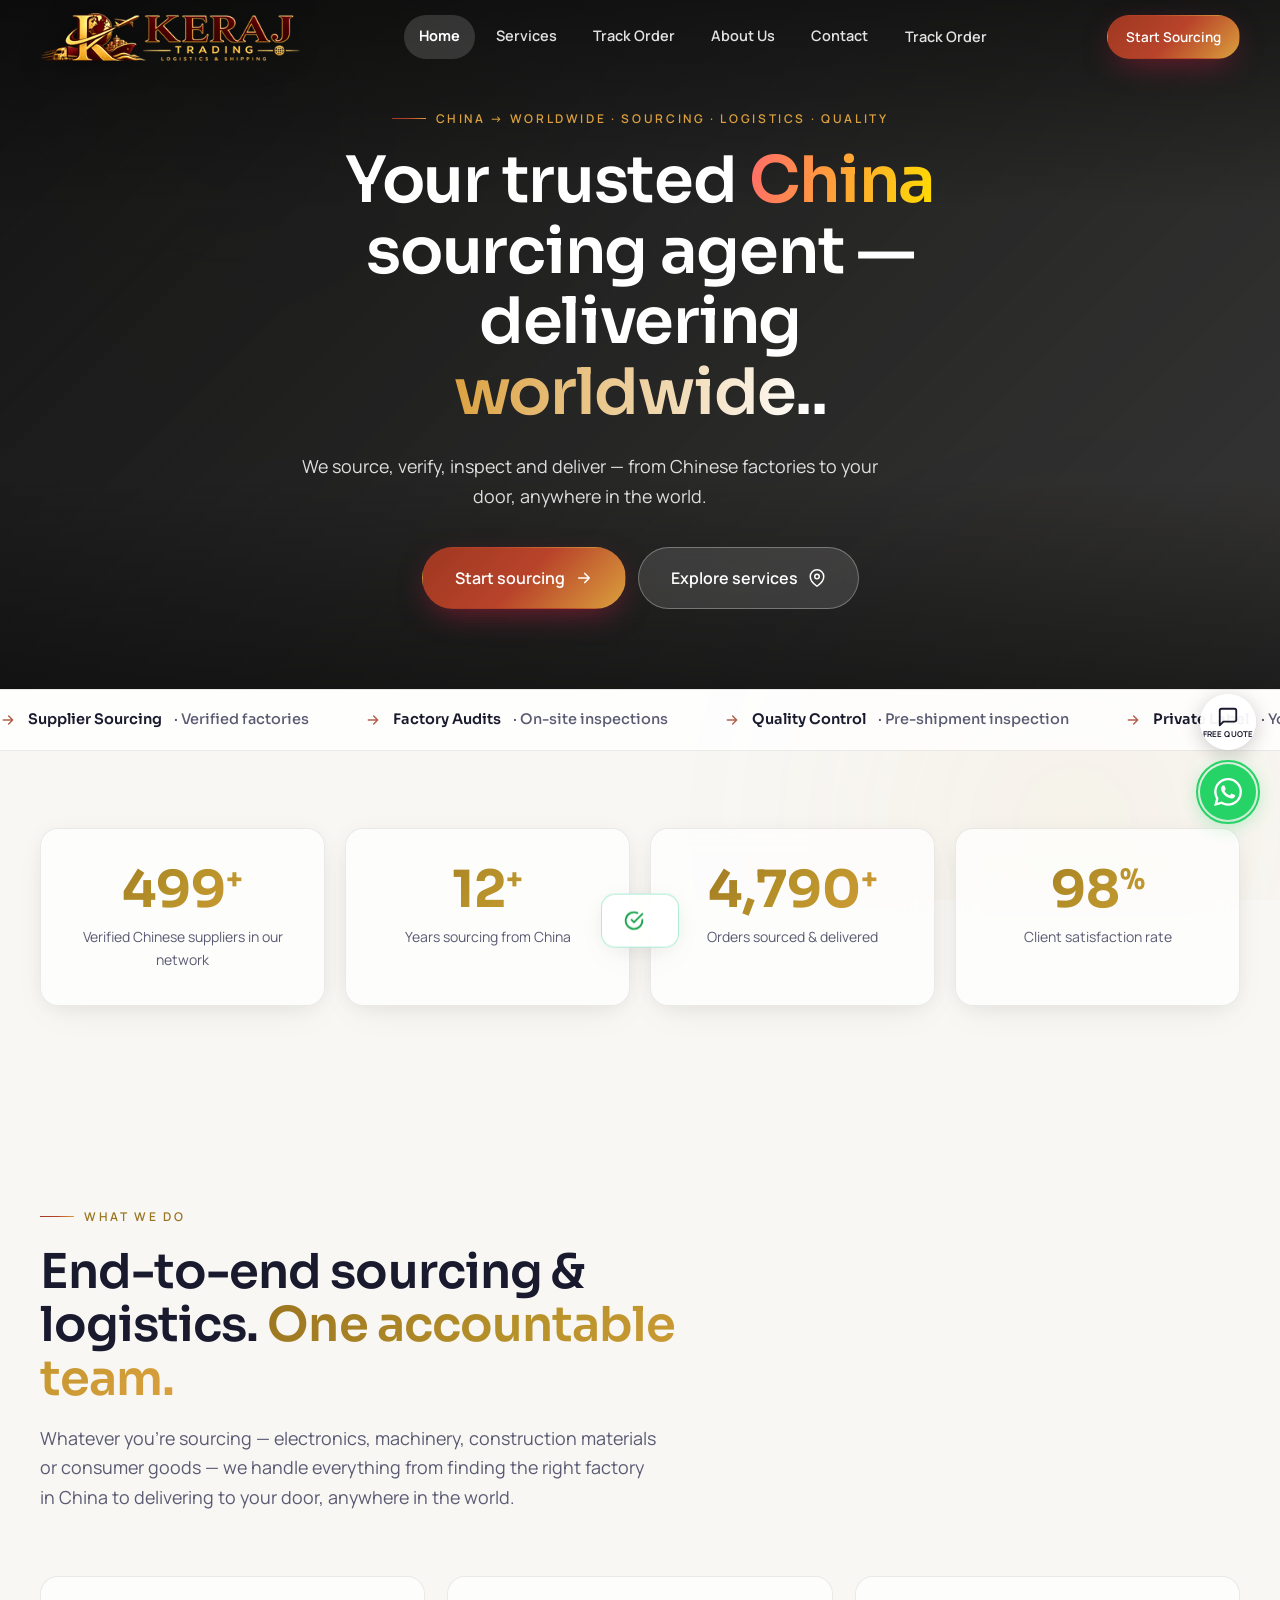
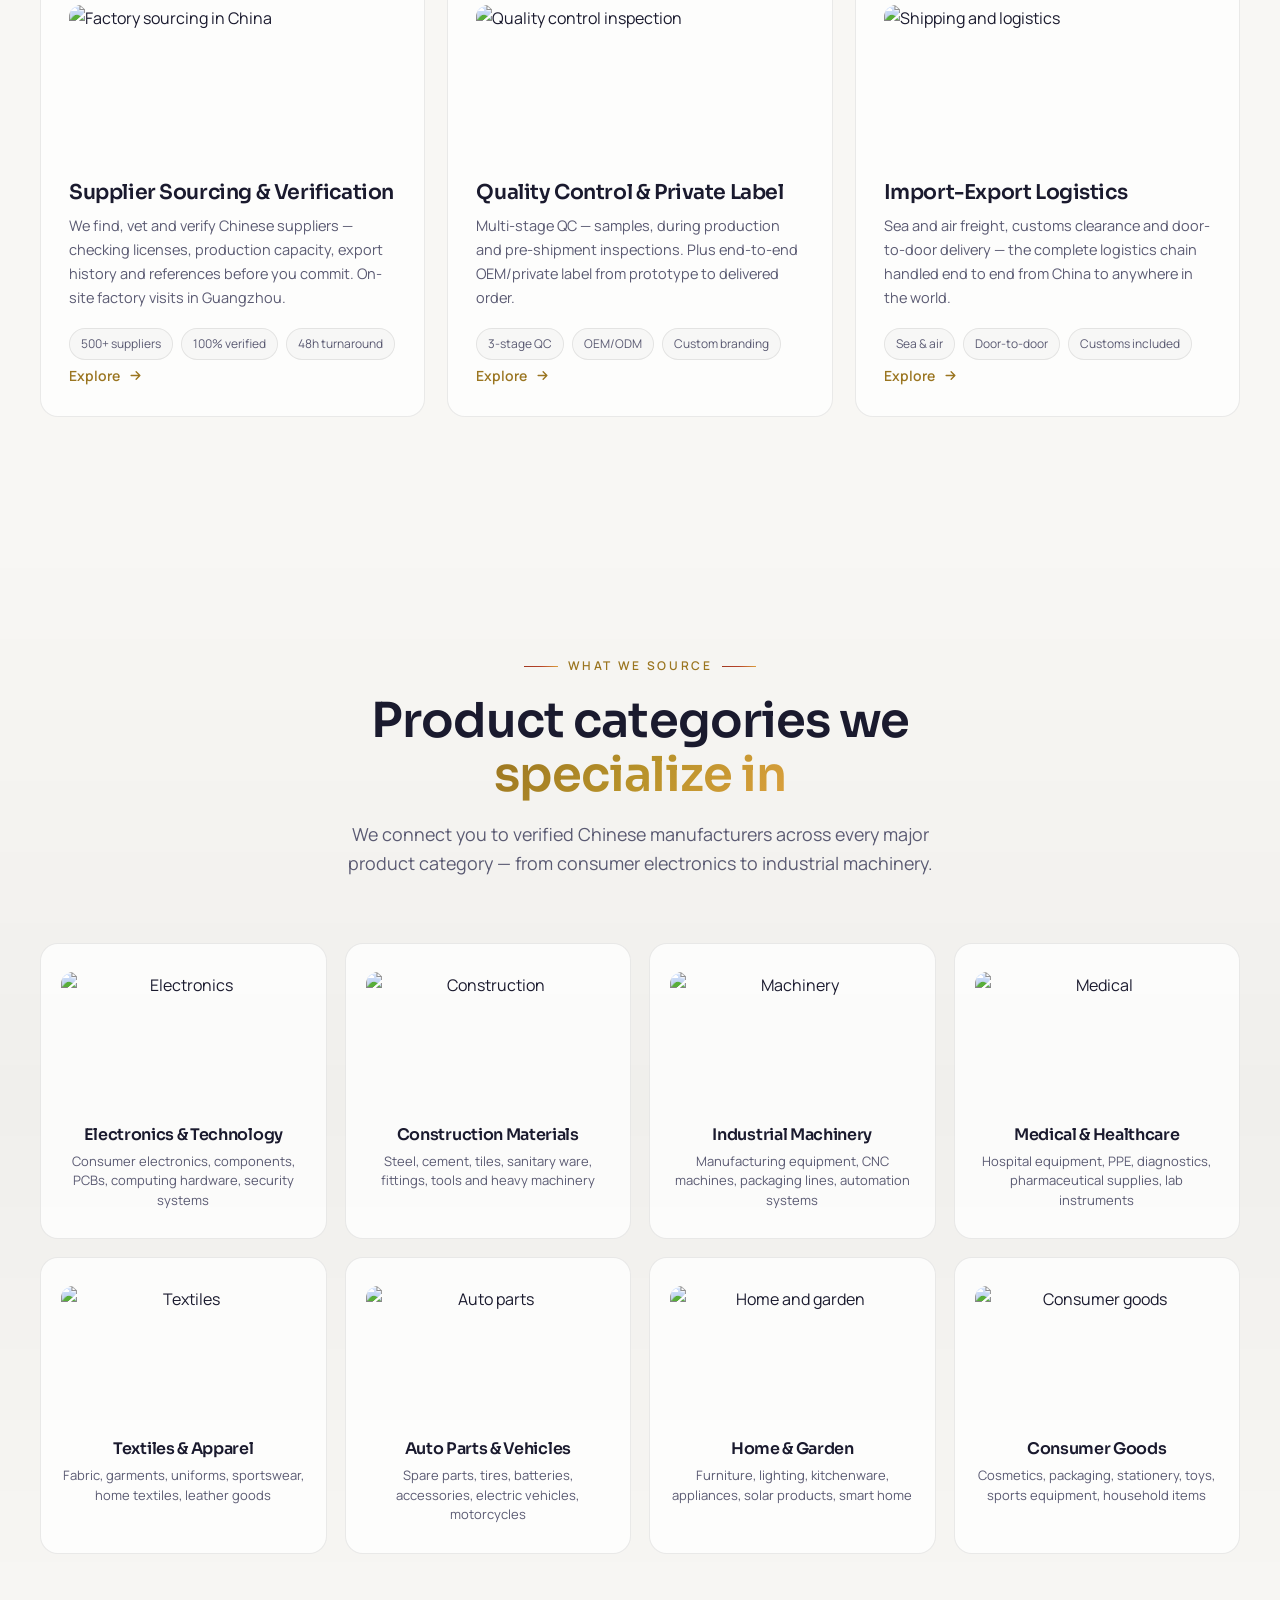
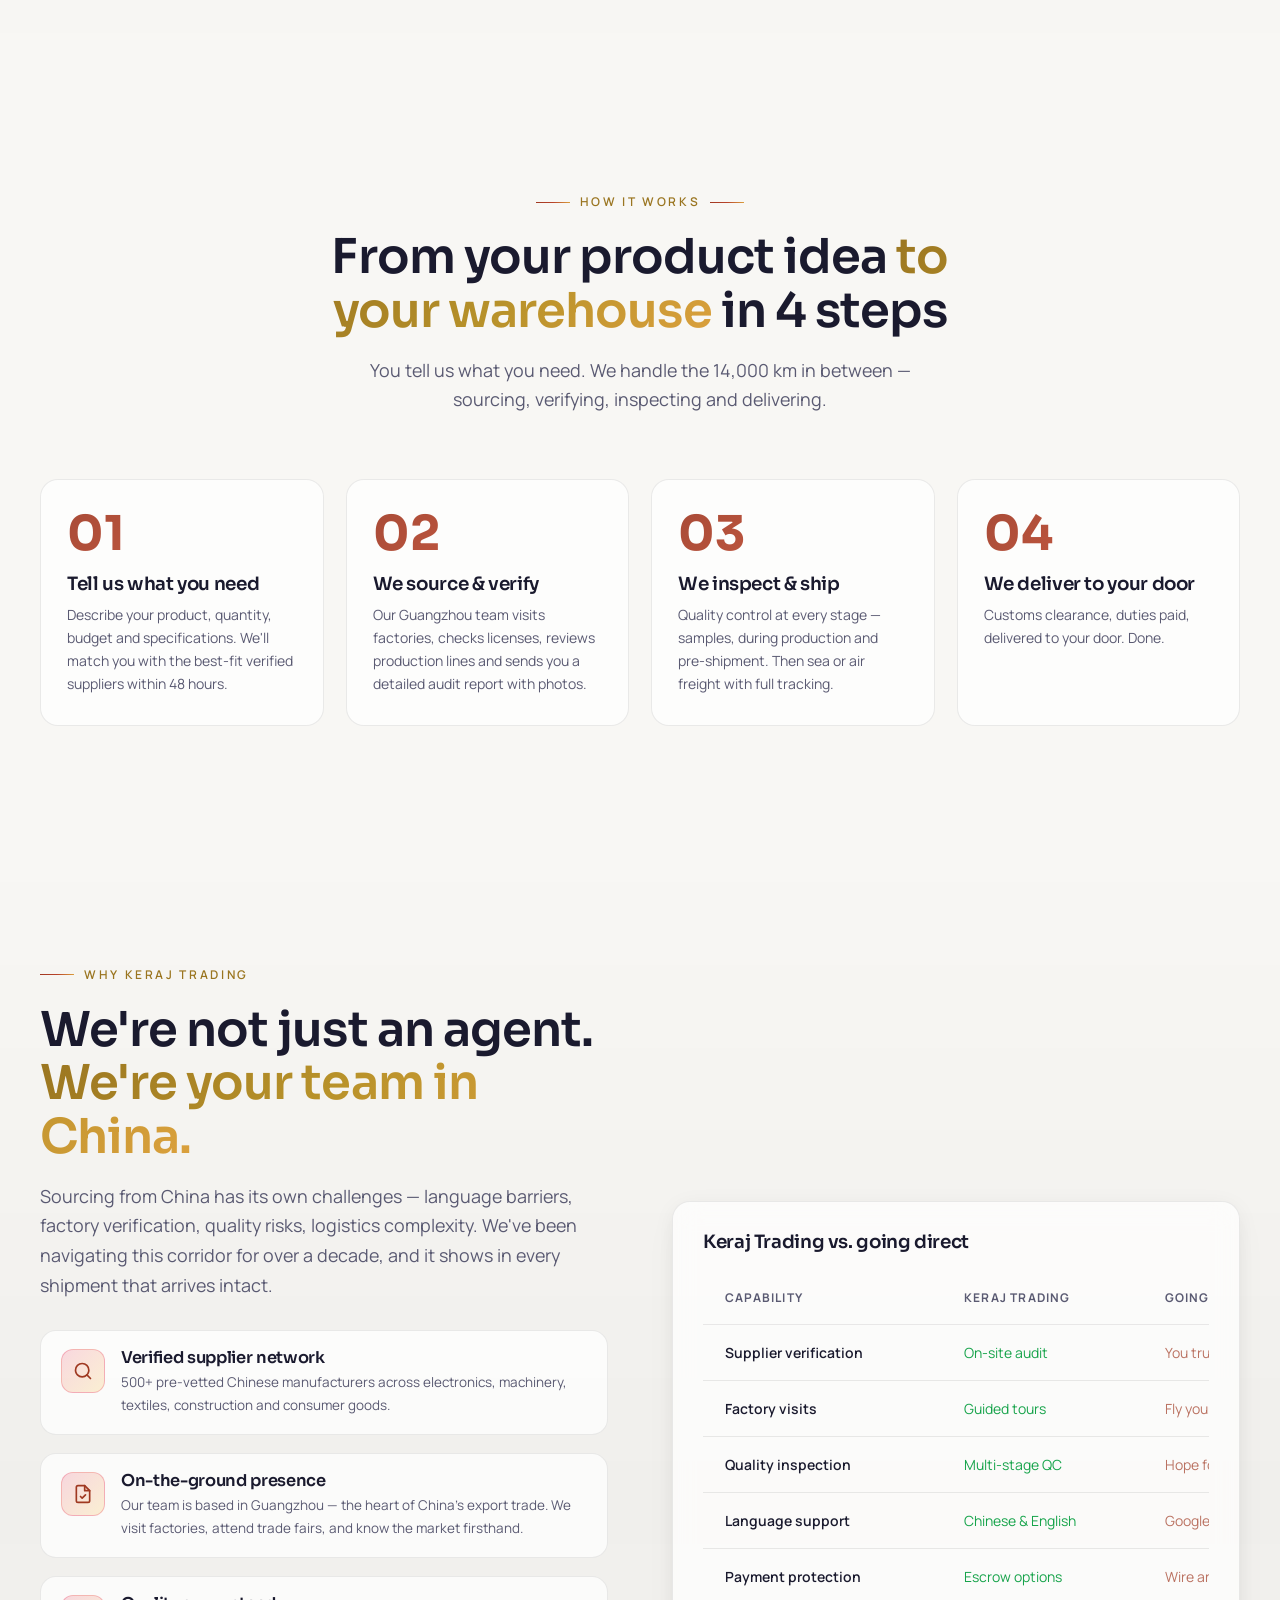
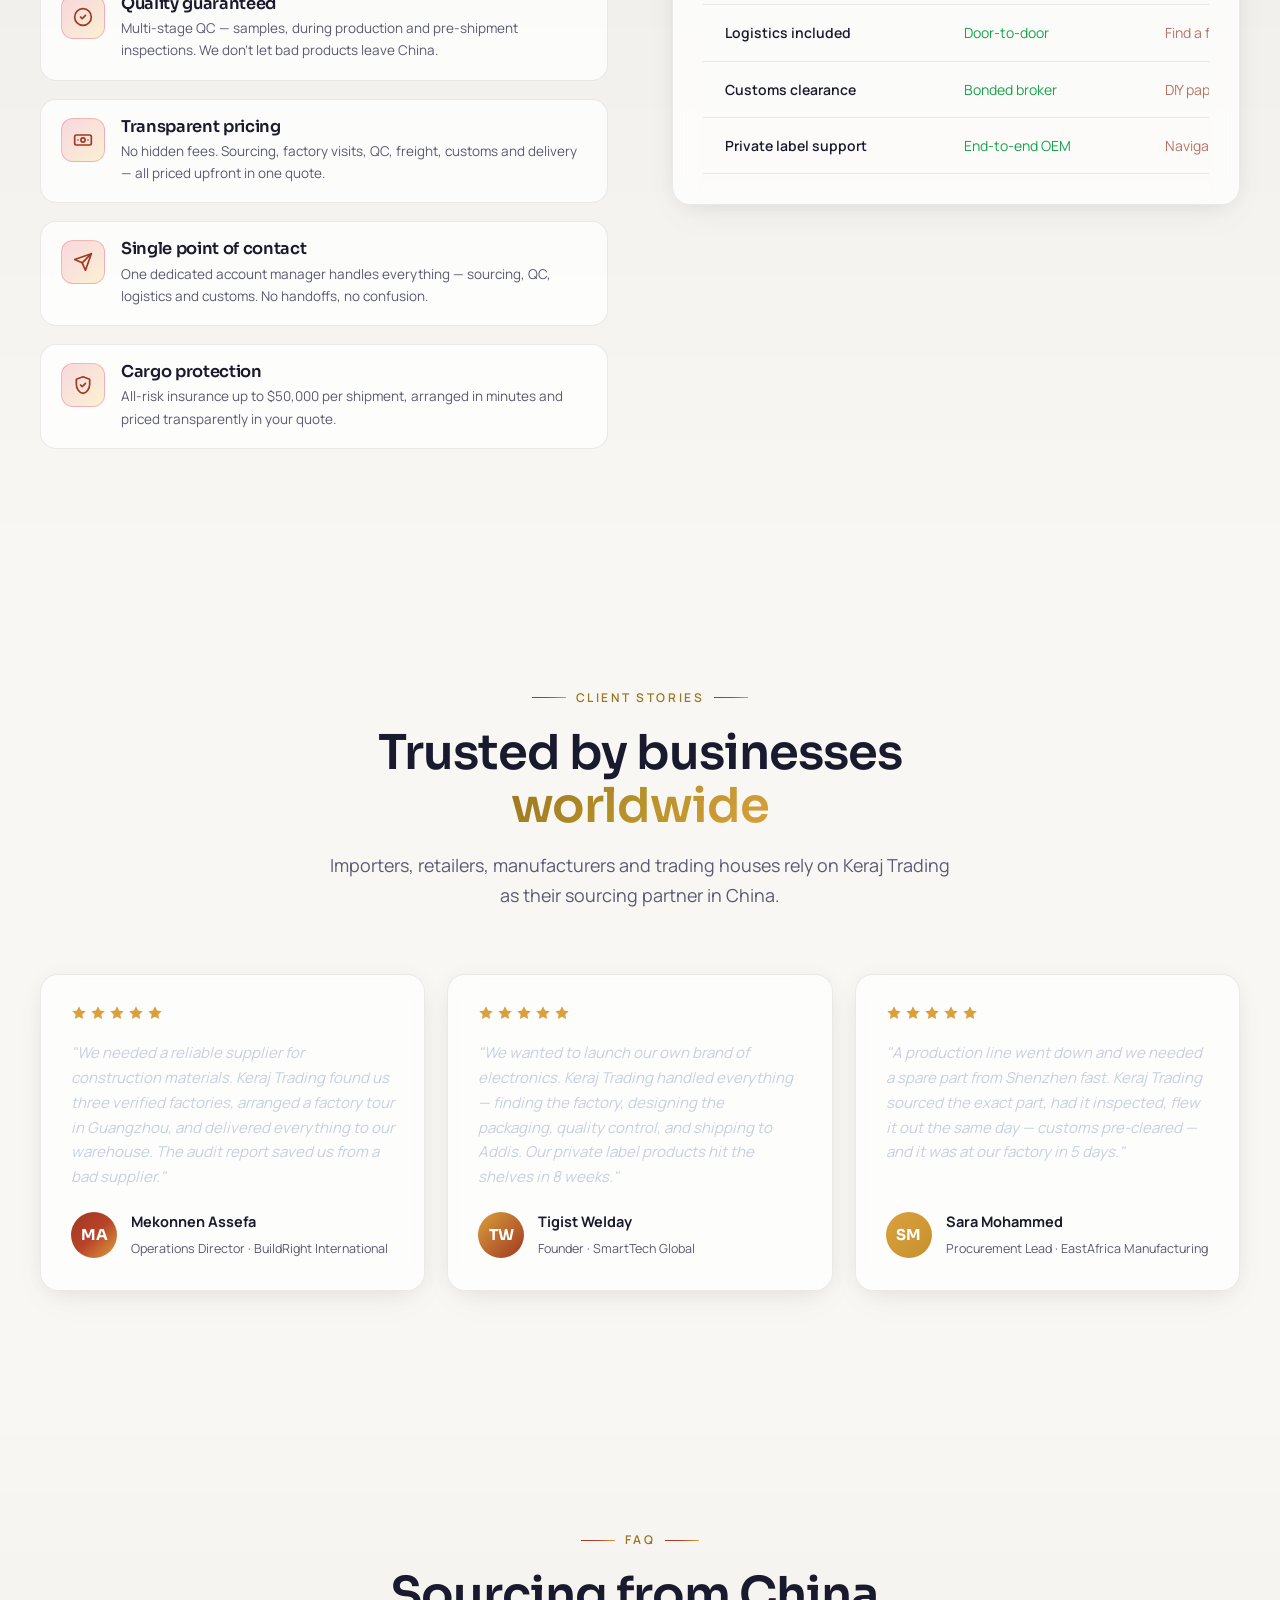
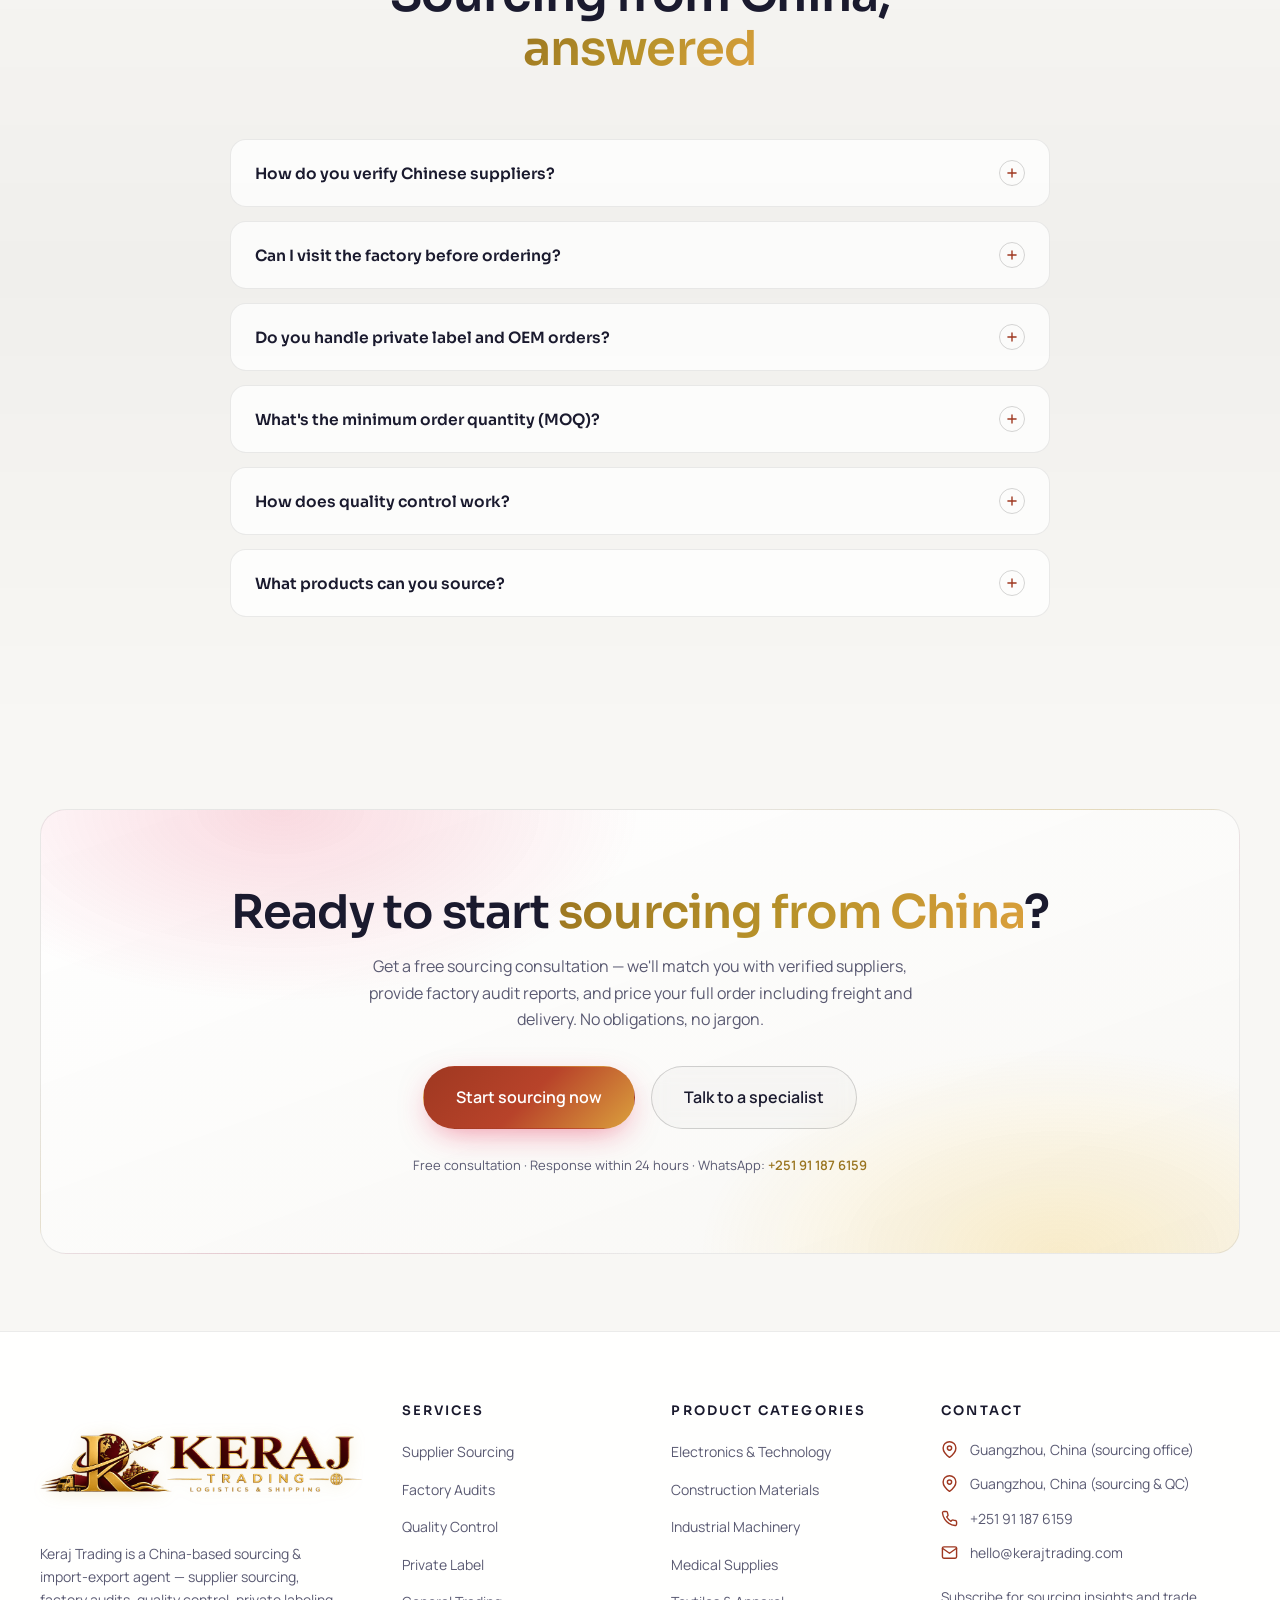
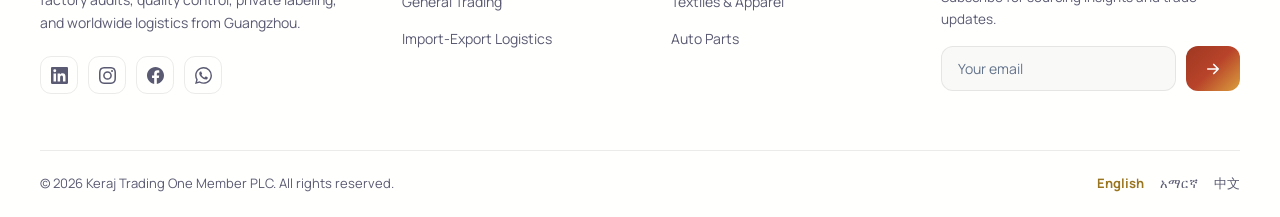
==== commit dcb791f9: "Wire up footer language links to the i18n translation system The footer had English/Amharic/Chinese " ====
--- a/index.html
+++ b/index.html
@@ -425,7 +425,7 @@
       </div>
       <div class="footer-bottom">
         <span>&copy; 2026 Keraj Trading One Member PLC. All rights reserved.</span>
-        <div class="langs"><a href="#">English</a><a href="#">አማርኛ</a><a href="#">中文</a></div>
+        <div class="langs"><a href="#" data-lang="en" class="lang-link active">English</a><a href="#" data-lang="am" class="lang-link">አማርኛ</a><a href="#" data-lang="zh" class="lang-link">中文</a></div>
       </div>
     </div>
   </footer>
--- a/css/style.css
+++ b/css/style.css
@@ -413,6 +413,7 @@
 .site-header.on-hero .lang-btn:hover { color: #fff; }
 .site-header.on-hero .lang-btn.active { background: var(--ruby); color: #fff; }
 .site-header.on-hero .lang-switcher { background: rgba(255,255,255,0.1); }
+.lang-link.active { color: var(--gold); font-weight: 700; }
 
 .nav-toggle {
   display: none;
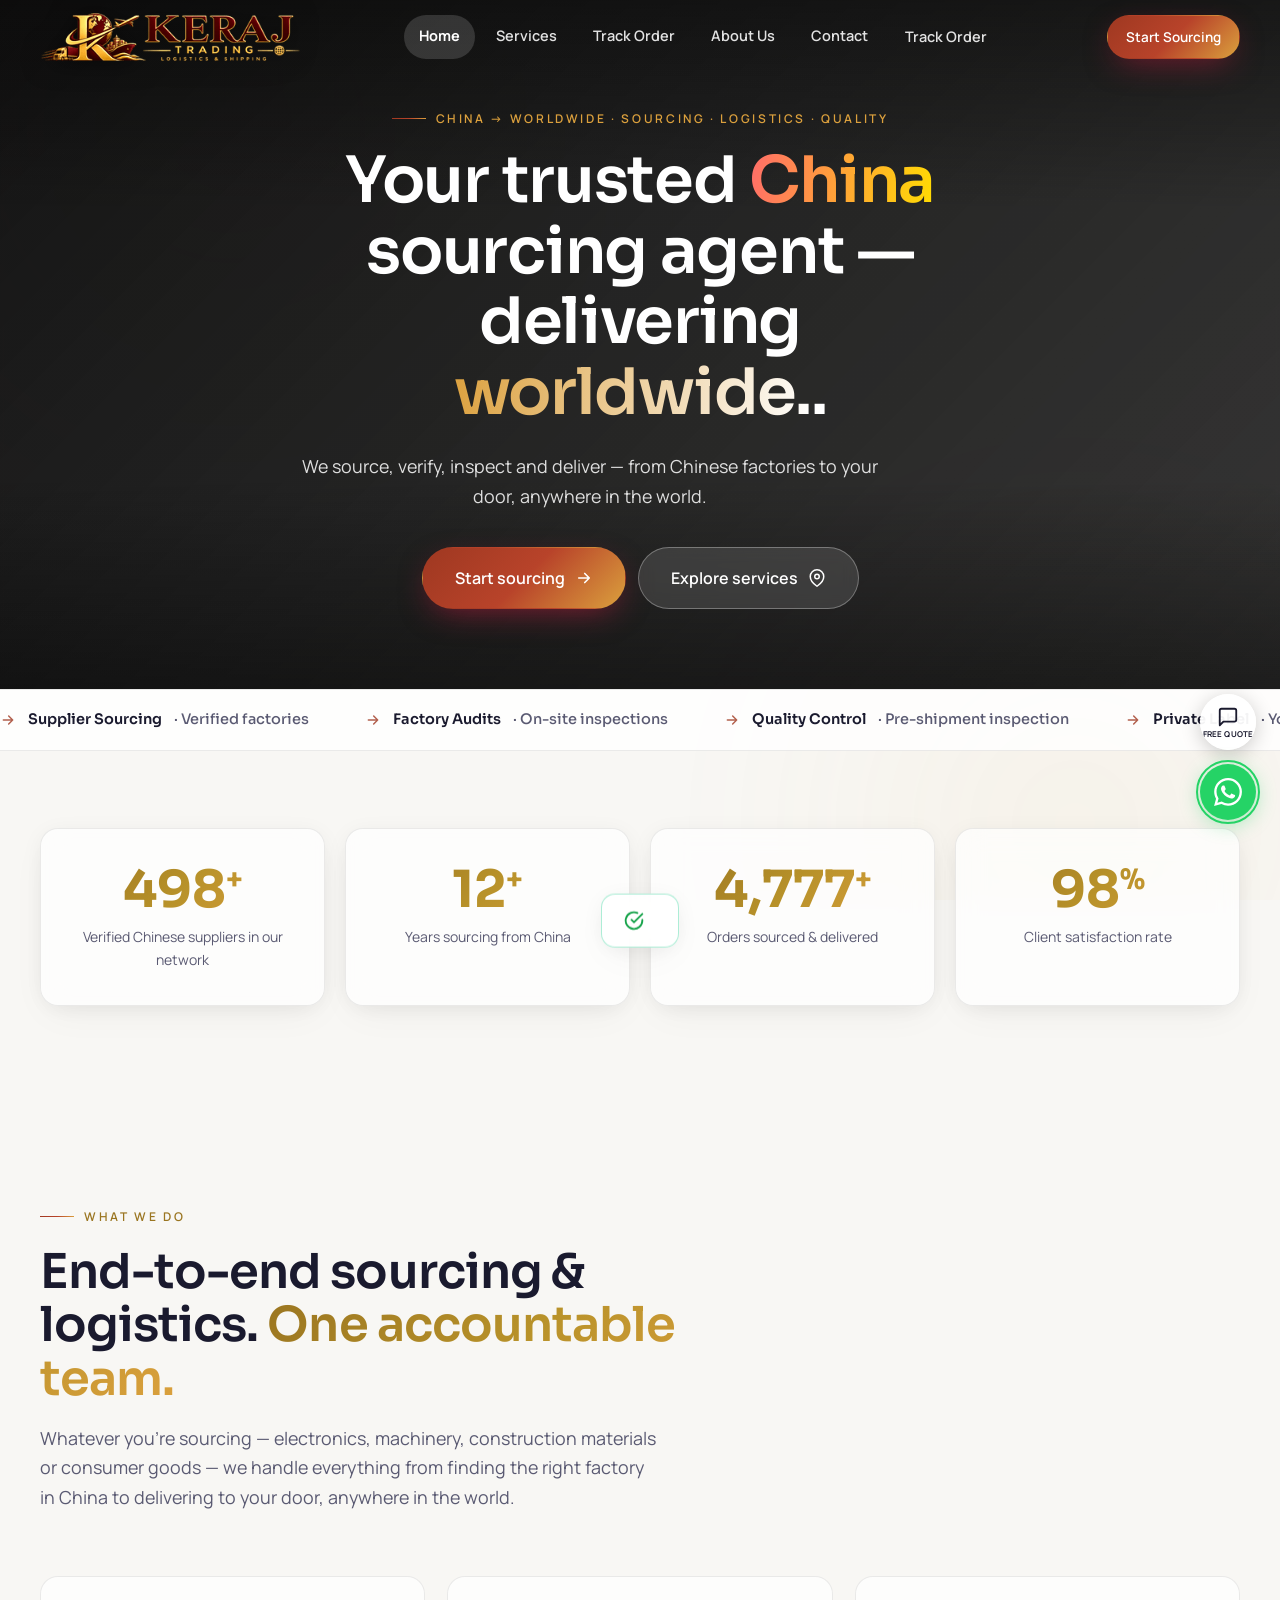
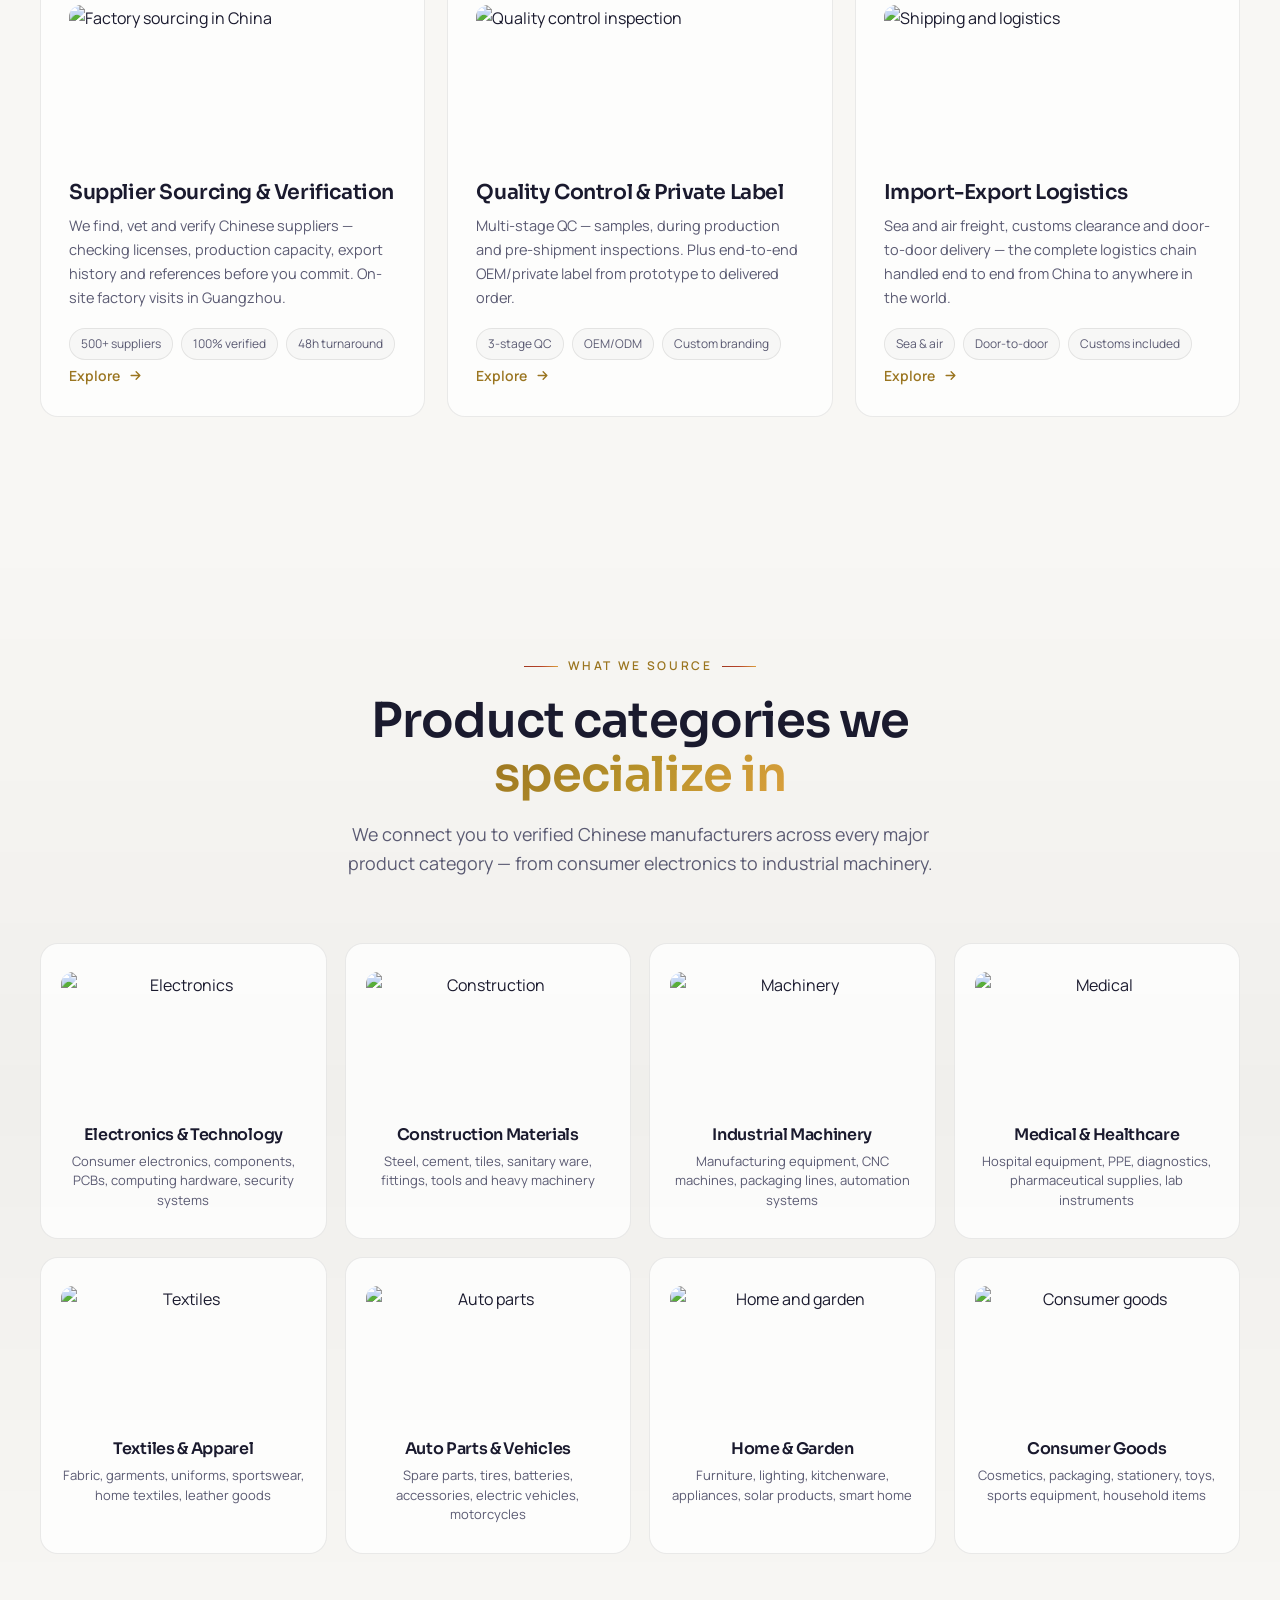
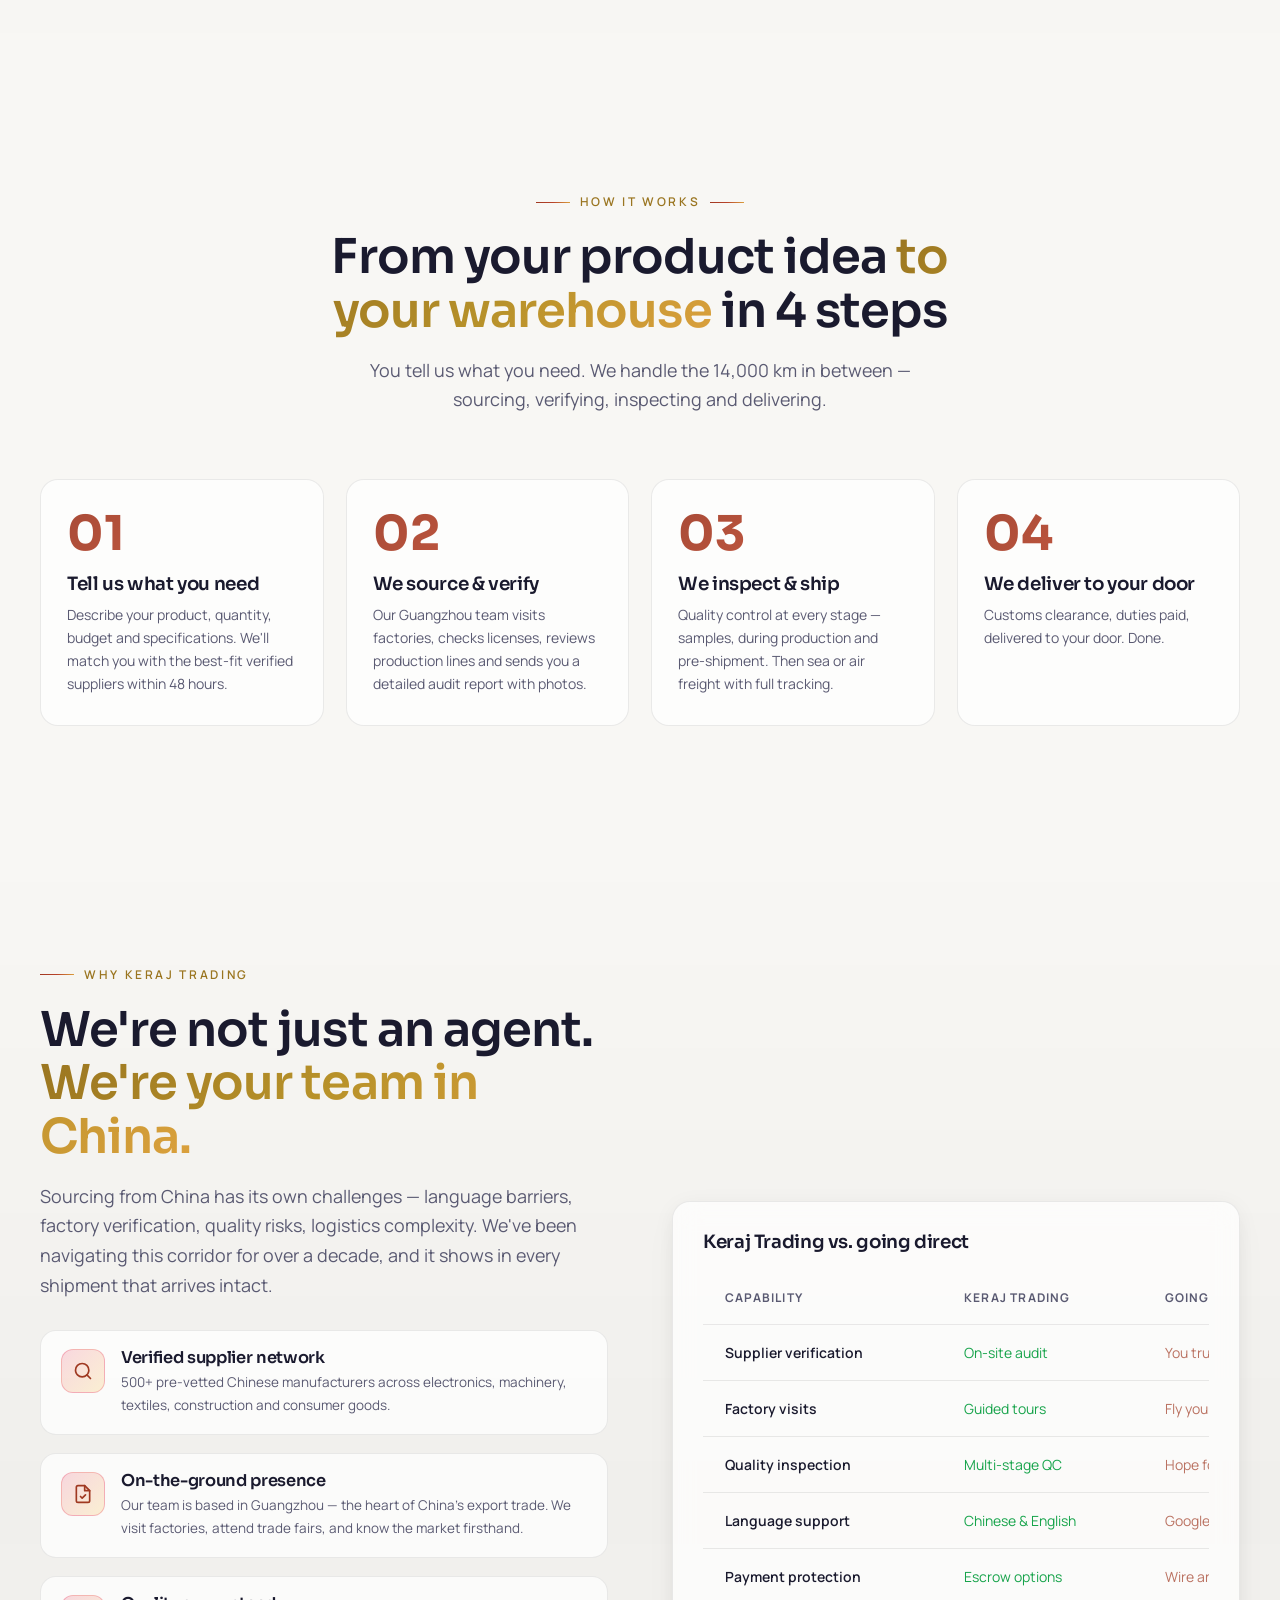
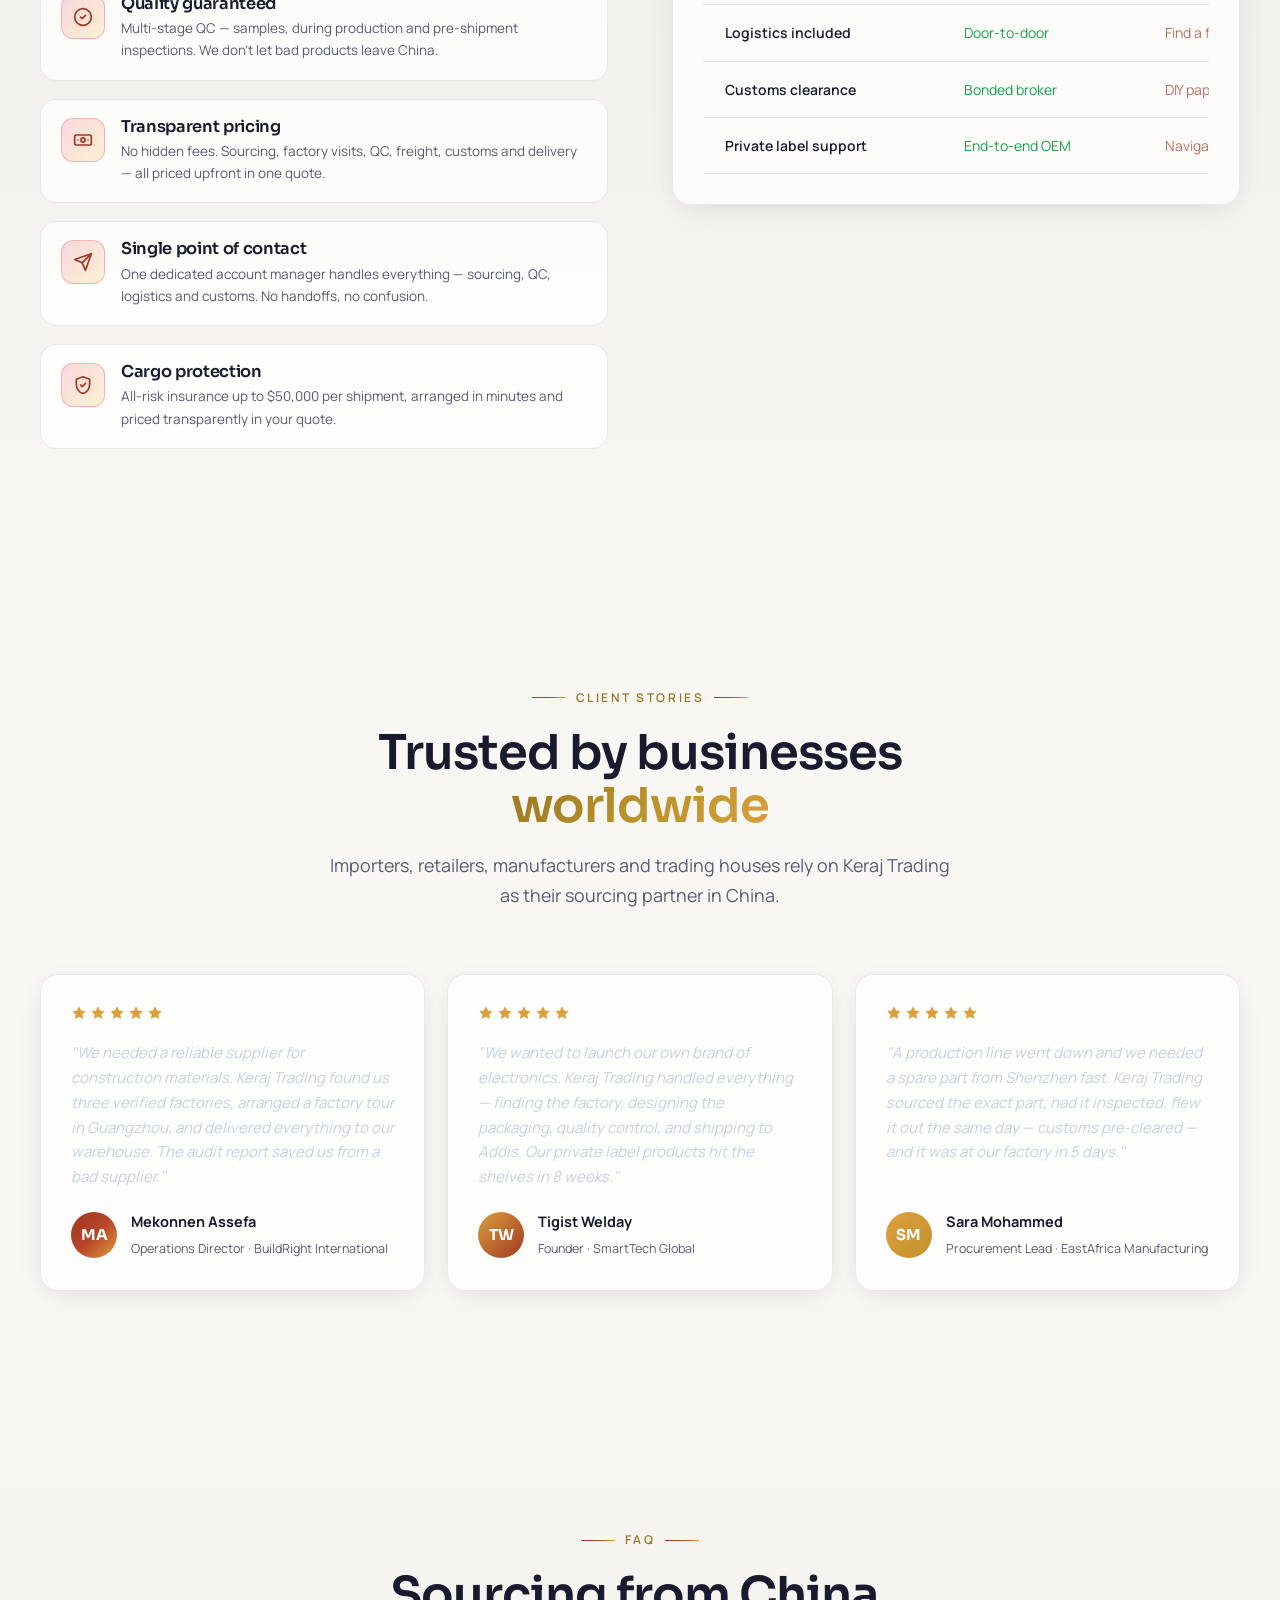
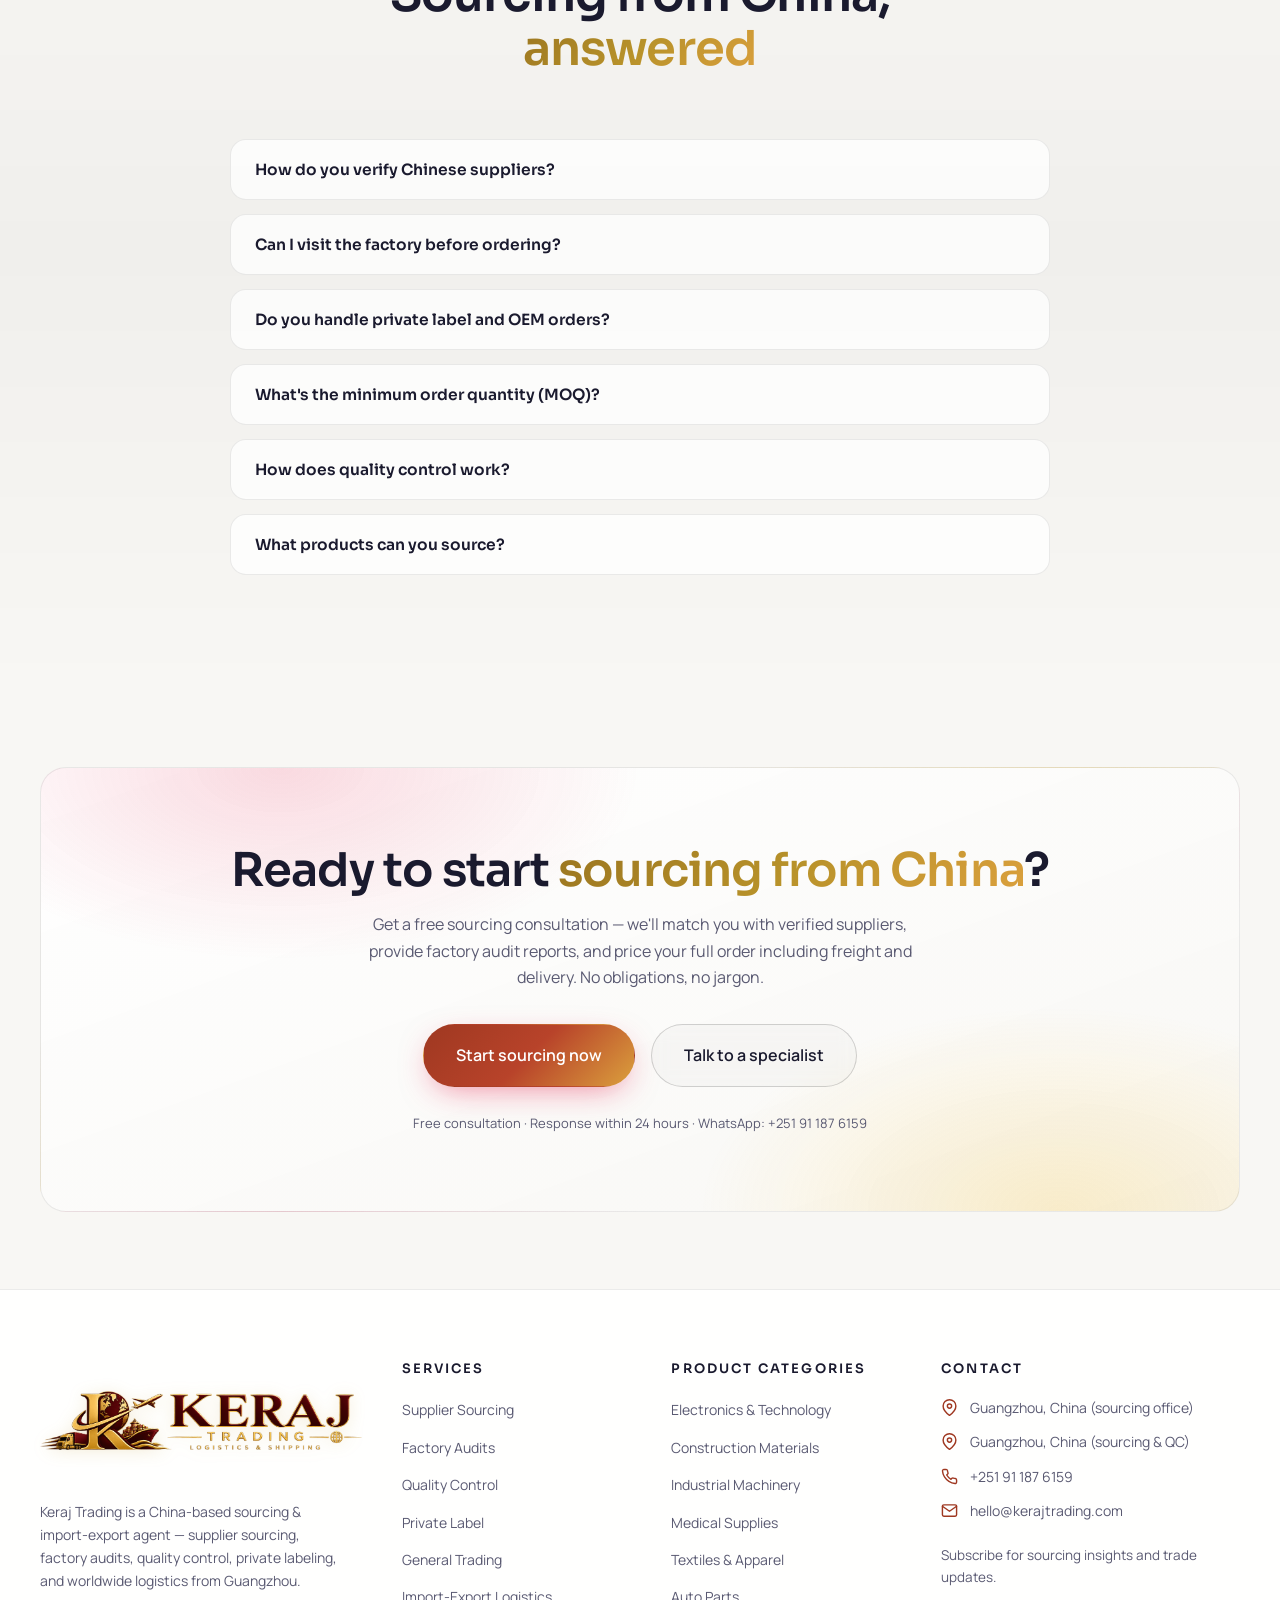
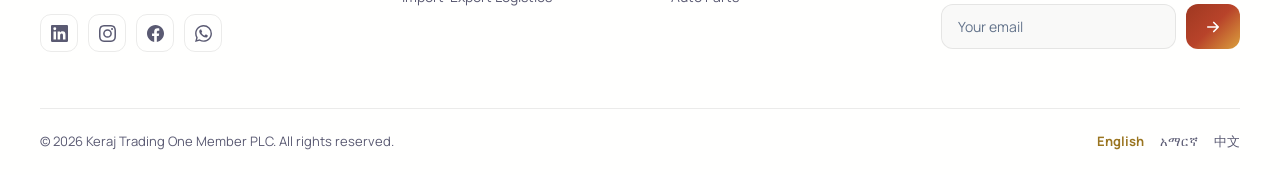
==== commit 45cda4ce: "Complete full-page language translation for EN/ZH/AM on index.html Tag every section with data-i18n " ====
--- a/index.html
+++ b/index.html
@@ -154,9 +154,9 @@
   <section class="section" style="background:linear-gradient(180deg,transparent,rgba(0,0,0,.03),transparent)">
     <div class="container">
       <div class="section-head center">
-        <span class="eyebrow reveal">What we source</span>
-        <h2 class="h2 reveal" style="--d:.05s">Product categories we <span class="grad-text">specialize in</span></h2>
-        <p class="lead reveal" style="--d:.1s">We connect you to verified Chinese manufacturers across every major product category — from consumer electronics to industrial machinery.</p>
+        <span class="eyebrow reveal" data-i18n="cat.eyebrow">What we source</span>
+        <h2 class="h2 reveal" style="--d:.05s"><span data-i18n="cat.title">Product categories we</span> <span class="grad-text" data-i18n="cat.title.grad">specialize in</span></h2>
+        <p class="lead reveal" style="--d:.1s" data-i18n="cat.lead">We connect you to verified Chinese manufacturers across every major product category — from consumer electronics to industrial machinery.</p>
       </div>
       <div class="category-grid">
         <div class="card category-card reveal">
@@ -207,30 +207,30 @@
   <section class="section">
     <div class="container">
       <div class="section-head center">
-        <span class="eyebrow reveal">How it works</span>
-        <h2 class="h2 reveal" style="--d:.05s">From your product idea <span class="grad-text">to your warehouse</span> in 4 steps</h2>
-        <p class="lead reveal" style="--d:.1s">You tell us what you need. We handle the 14,000 km in between — sourcing, verifying, inspecting and delivering.</p>
+        <span class="eyebrow reveal" data-i18n="proc.eyebrow">How it works</span>
+        <h2 class="h2 reveal" style="--d:.05s"><span data-i18n="proc.title">From your product idea</span> <span class="grad-text" data-i18n="proc.title.grad">to your warehouse</span> <span data-i18n="proc.title.end">in 4 steps</span></h2>
+        <p class="lead reveal" style="--d:.1s" data-i18n="proc.lead">You tell us what you need. We handle the 14,000 km in between — sourcing, verifying, inspecting and delivering.</p>
       </div>
       <div class="steps">
         <div class="step reveal">
           <div class="step-num">01</div>
-          <h3>Tell us what you need</h3>
-          <p>Describe your product, quantity, budget and specifications. We'll match you with the best-fit verified suppliers within 48 hours.</p>
+          <h3 data-i18n="proc.s1.title">Tell us what you need</h3>
+          <p data-i18n="proc.s1.desc">Describe your product, quantity, budget and specifications. We'll match you with the best-fit verified suppliers within 48 hours.</p>
         </div>
         <div class="step reveal" style="--d:.08s">
           <div class="step-num">02</div>
-          <h3>We source &amp; verify</h3>
-          <p>Our Guangzhou team visits factories, checks licenses, reviews production lines and sends you a detailed audit report with photos.</p>
+          <h3 data-i18n="proc.s2.title">We source &amp; verify</h3>
+          <p data-i18n="proc.s2.desc">Our Guangzhou team visits factories, checks licenses, reviews production lines and sends you a detailed audit report with photos.</p>
         </div>
         <div class="step reveal" style="--d:.16s">
           <div class="step-num">03</div>
-          <h3>We inspect &amp; ship</h3>
-          <p>Quality control at every stage — samples, during production and pre-shipment. Then sea or air freight with full tracking.</p>
+          <h3 data-i18n="proc.s3.title">We inspect &amp; ship</h3>
+          <p data-i18n="proc.s3.desc">Quality control at every stage — samples, during production and pre-shipment. Then sea or air freight with full tracking.</p>
         </div>
         <div class="step reveal" style="--d:.24s">
           <div class="step-num">04</div>
-          <h3>We deliver to your door</h3>
-          <p>Customs clearance, duties paid, delivered to your door. Done.</p>
+          <h3 data-i18n="proc.s4.title">We deliver to your door</h3>
+          <p data-i18n="proc.s4.desc">Customs clearance, duties paid, delivered to your door. Done.</p>
         </div>
       </div>
     </div>
@@ -241,9 +241,9 @@
     <div class="container">
       <div class="split">
         <div>
-          <span class="eyebrow reveal">Why Keraj Trading</span>
-          <h2 class="h2 reveal" style="--d:.05s">We're not just an agent. <span class="grad-text">We're your team in China.</span></h2>
-          <p class="lead reveal" style="--d:.1s">Sourcing from China has its own challenges — language barriers, factory verification, quality risks, logistics complexity. We've been navigating this corridor for over a decade, and it shows in every shipment that arrives intact.</p>
+          <span class="eyebrow reveal" data-i18n="why.eyebrow">Why Keraj Trading</span>
+          <h2 class="h2 reveal" style="--d:.05s"><span data-i18n="why.title">We're not just an agent.</span> <span class="grad-text" data-i18n="why.title.grad">We're your team in China.</span></h2>
+          <p class="lead reveal" style="--d:.1s" data-i18n="why.lead">Sourcing from China has its own challenges — language barriers, factory verification, quality risks, logistics complexity. We've been navigating this corridor for over a decade, and it shows in every shipment that arrives intact.</p>
           <div class="feature-list">
             <div class="feature reveal"><div class="icon-tile"><svg viewBox="0 0 24 24" fill="none" stroke="currentColor" stroke-width="2" stroke-linecap="round" stroke-linejoin="round"><circle cx="11" cy="11" r="8"/><path d="m21 21-4.3-4.3"/></svg></div><div><h4>Verified supplier network</h4><p>500+ pre-vetted Chinese manufacturers across electronics, machinery, textiles, construction and consumer goods.</p></div></div>
             <div class="feature reveal" style="--d:.06s"><div class="icon-tile"><svg viewBox="0 0 24 24" fill="none" stroke="currentColor" stroke-width="2" stroke-linecap="round" stroke-linejoin="round"><path d="M14 2H6a2 2 0 0 0-2 2v16a2 2 0 0 0 2 2h12a2 2 0 0 0 2-2V8z"/><path d="M14 2v6h6"/><path d="m9 15 2 2 4-4"/></svg></div><div><h4>On-the-ground presence</h4><p>Our team is based in Guangzhou — the heart of China's export trade. We visit factories, attend trade fairs, and know the market firsthand.</p></div></div>
@@ -280,10 +280,9 @@
   <!-- ======= Testimonials ======= -->
   <section class="section">
     <div class="container">
-      <div class="section-head center">
-        <span class="eyebrow reveal">Client stories</span>
-        <h2 class="h2 reveal" style="--d:.05s">Trusted by businesses <span class="grad-text">worldwide</span></h2>
-        <p class="lead reveal" style="--d:.1s">Importers, retailers, manufacturers and trading houses rely on Keraj Trading as their sourcing partner in China.</p>
+      <div class="section-head center">          <span class="eyebrow reveal" data-i18n="testi.eyebrow">Client stories</span>
+        <h2 class="h2 reveal" style="--d:.05s"><span data-i18n="testi.title">Trusted by businesses</span> <span class="grad-text" data-i18n="testi.title.grad">worldwide</span></h2>
+        <p class="lead reveal" style="--d:.1s" data-i18n="testi.lead">Importers, retailers, manufacturers and trading houses rely on Keraj Trading as their sourcing partner in China.</p>
       </div>
       <div class="testi-grid">
         <div class="glass testi reveal">
@@ -309,42 +308,42 @@
   <section class="section" style="background:linear-gradient(180deg,transparent,rgba(0,0,0,.03),transparent)">
     <div class="container">
       <div class="section-head center">
-        <span class="eyebrow reveal">FAQ</span>
-        <h2 class="h2 reveal" style="--d:.05s">Sourcing from China, <span class="grad-text">answered</span></h2>
+        <span class="eyebrow reveal" data-i18n="faq.eyebrow">FAQ</span>
+        <h2 class="h2 reveal" style="--d:.05s"><span data-i18n="faq.title">Sourcing from China,</span> <span class="grad-text" data-i18n="faq.title.grad">answered</span></h2>
       </div>
       <div class="faq-list">
         <div class="faq-item reveal">
-          <button class="faq-q" aria-expanded="false">How do you verify Chinese suppliers?
+          <button class="faq-q" aria-expanded="false" data-i18n="faq.q1">How do you verify Chinese suppliers?
             <span class="icon"><svg viewBox="0 0 24 24" fill="none" stroke="currentColor" stroke-width="2.4" stroke-linecap="round"><path d="M12 5v14M5 12h14"/></svg></span>
           </button>
           <div class="faq-a"><p>We conduct on-site factory audits in Guangzhou and across China — checking business licenses, production capacity, quality management systems, export history and client references. You receive a detailed audit report with photos before committing to any supplier.</p></div>
         </div>
         <div class="faq-item reveal" style="--d:.04s">
-          <button class="faq-q" aria-expanded="false">Can I visit the factory before ordering?
+          <button class="faq-q" aria-expanded="false" data-i18n="faq.q2">Can I visit the factory before ordering?
             <span class="icon"><svg viewBox="0 0 24 24" fill="none" stroke="currentColor" stroke-width="2.4" stroke-linecap="round"><path d="M12 5v14M5 12h14"/></svg></span>
           </button>
           <div class="faq-a"><p>Absolutely. We arrange supplier tours and factory visits — our team accompanies you, handles translation, and helps you evaluate the factory's capabilities in person. Many of our clients visit 3–5 factories in a single trip.</p></div>
         </div>
         <div class="faq-item reveal" style="--d:.08s">
-          <button class="faq-q" aria-expanded="false">Do you handle private label and OEM orders?
+          <button class="faq-q" aria-expanded="false" data-i18n="faq.q3">Do you handle private label and OEM orders?
             <span class="icon"><svg viewBox="0 0 24 24" fill="none" stroke="currentColor" stroke-width="2.4" stroke-linecap="round"><path d="M12 5v14M5 12h14"/></svg></span>
           </button>
           <div class="faq-a"><p>Yes. We manage the full private label lifecycle — matching your specifications to vetted factories, coordinating sample iterations, managing custom packaging, and overseeing production with QC at every stage. From prototype to delivered order.</p></div>
         </div>
         <div class="faq-item reveal" style="--d:.12s">
-          <button class="faq-q" aria-expanded="false">What's the minimum order quantity (MOQ)?
+          <button class="faq-q" aria-expanded="false" data-i18n="faq.q4">What's the minimum order quantity (MOQ)?
             <span class="icon"><svg viewBox="0 0 24 24" fill="none" stroke="currentColor" stroke-width="2.4" stroke-linecap="round"><path d="M12 5v14M5 12h14"/></svg></span>
           </button>
           <div class="faq-a"><p>MOQs vary by product and factory — some accept orders as low as 100 units, while others require 1,000+. We negotiate on your behalf and match you with factories that fit your volume. For wholesale trading, we can consolidate smaller orders.</p></div>
         </div>
         <div class="faq-item reveal" style="--d:.16s">
-          <button class="faq-q" aria-expanded="false">How does quality control work?
+          <button class="faq-q" aria-expanded="false" data-i18n="faq.q5">How does quality control work?
             <span class="icon"><svg viewBox="0 0 24 24" fill="none" stroke="currentColor" stroke-width="2.4" stroke-linecap="round"><path d="M12 5v14M5 12h14"/></svg></span>
           </button>
           <div class="faq-a"><p>We conduct three stages of QC: (1) sample approval before production, (2) during-production inspection when 20–30% is complete, and (3) pre-shipment final inspection using AQL standards. You receive photo reports at every stage. No bad products leave China.</p></div>
         </div>
         <div class="faq-item reveal" style="--d:.2s">
-          <button class="faq-q" aria-expanded="false">What products can you source?
+          <button class="faq-q" aria-expanded="false" data-i18n="faq.q6">What products can you source?
             <span class="icon"><svg viewBox="0 0 24 24" fill="none" stroke="currentColor" stroke-width="2.4" stroke-linecap="round"><path d="M12 5v14M5 12h14"/></svg></span>
           </button>
           <div class="faq-a"><p>We source across all major categories: electronics & technology, construction materials, industrial machinery, medical supplies, textiles & apparel, auto parts, home & garden, and consumer goods. If it's made in China, we can find it — and verify it.</p></div>
@@ -357,13 +356,13 @@
   <section class="section section-tight">
     <div class="container">
       <div class="cta-band reveal">
-        <h2>Ready to start <span class="grad-text">sourcing from China</span>?</h2>
-        <p>Get a free sourcing consultation — we'll match you with verified suppliers, provide factory audit reports, and price your full order including freight and delivery. No obligations, no jargon.</p>
+        <h2><span data-i18n="cta.title">Ready to start</span> <span class="grad-text" data-i18n="cta.title.grad">sourcing from China</span><span data-i18n="cta.title.end">?</span></h2>
+        <p data-i18n="cta.desc">Get a free sourcing consultation — we'll match you with verified suppliers, provide factory audit reports, and price your full order including freight and delivery. No obligations, no jargon.</p>
         <div class="cta-actions">
-          <a href="quote.html" class="btn btn-primary btn-lg">Start sourcing now</a>
-          <a href="contact.html" class="btn btn-ghost btn-lg">Talk to a specialist</a>
-        </div>
-        <div class="cta-mini">Free consultation · Response within 24 hours · WhatsApp: <a href="#">+251 91 187 6159</a></div>
+          <a href="quote.html" class="btn btn-primary btn-lg"><span data-i18n="cta.btn1">Start sourcing now</span></a>
+          <a href="contact.html" class="btn btn-ghost btn-lg"><span data-i18n="cta.btn2">Talk to a specialist</span></a>
+        </div>
+        <div class="cta-mini" data-i18n="cta.mini">Free consultation · Response within 24 hours · WhatsApp: <a href="#">+251 91 187 6159</a></div>
       </div>
     </div>
   </section>
@@ -385,7 +384,7 @@
           </div>
         </div>
         <div class="footer-col">
-          <h4>Services</h4>
+          <h4 data-i18n="footer.services">Services</h4>
           <ul>
             <li><a href="services.html#sourcing">Supplier Sourcing</a></li>
             <li><a href="services.html#audits">Factory Audits</a></li>
@@ -396,7 +395,7 @@
           </ul>
         </div>
         <div class="footer-col">
-          <h4>Product Categories</h4>
+          <h4 data-i18n="footer.categories">Product Categories</h4>
           <ul>
             <li><a href="#">Electronics &amp; Technology</a></li>
             <li><a href="#">Construction Materials</a></li>
@@ -407,7 +406,7 @@
           </ul>
         </div>
         <div class="footer-col">
-          <h4>Contact</h4>
+          <h4 data-i18n="footer.contact">Contact</h4>
           <ul class="footer-contact">
             <li><svg viewBox="0 0 24 24" fill="none" stroke="currentColor" stroke-width="2" stroke-linecap="round" stroke-linejoin="round"><path d="M21 10c0 7-9 13-9 13s-9-6-9-13a9 9 0 0 1 18 0z"/><circle cx="12" cy="10" r="3"/></svg><span>Guangzhou, China (sourcing office)</span></li>
             <li><svg viewBox="0 0 24 24" fill="none" stroke="currentColor" stroke-width="2" stroke-linecap="round" stroke-linejoin="round"><path d="M21 10c0 7-9 13-9 13s-9-6-9-13a9 9 0 0 1 18 0z"/><circle cx="12" cy="10" r="3"/></svg><span>Guangzhou, China (sourcing & QC)</span></li>
@@ -415,7 +414,7 @@
             <li><svg viewBox="0 0 24 24" fill="none" stroke="currentColor" stroke-width="2" stroke-linecap="round" stroke-linejoin="round"><path d="M4 4h16c1.1 0 2 .9 2 2v12c0 1.1-.9 2-2 2H4c-1.1 0-2-.9-2-2V6c0-1.1.9-2 2-2z"/><polyline points="22,6 12,13 2,6"/></svg><span>hello@kerajtrading.com</span></li>
           </ul>
           <div class="newsletter" style="margin-top:22px">
-            <p>Subscribe for sourcing insights and trade updates.</p>
+            <p data-i18n="footer.subscribe">Subscribe for sourcing insights and trade updates.</p>
             <div class="news-form">
               <input type="email" placeholder="Your email" aria-label="Email" />
               <button aria-label="Subscribe"><svg viewBox="0 0 24 24" fill="none" stroke="currentColor" stroke-width="2.2" stroke-linecap="round" stroke-linejoin="round"><path d="M5 12h14M13 6l6 6-6 6"/></svg></button>
@@ -424,7 +423,7 @@
         </div>
       </div>
       <div class="footer-bottom">
-        <span>&copy; 2026 Keraj Trading One Member PLC. All rights reserved.</span>
+        <span data-i18n="footer.copyright">&copy; 2026 Keraj Trading One Member PLC. All rights reserved.</span>
         <div class="langs"><a href="#" data-lang="en" class="lang-link active">English</a><a href="#" data-lang="am" class="lang-link">አማርኛ</a><a href="#" data-lang="zh" class="lang-link">中文</a></div>
       </div>
     </div>
@@ -446,7 +445,7 @@
   <!-- Quote Float -->
   <a href="quote.html" class="quote-float" aria-label="Get a Free Quote">
     <svg viewBox="0 0 24 24" fill="none" stroke="currentColor" stroke-width="2" stroke-linecap="round" stroke-linejoin="round"><path d="M21 15a2 2 0 0 1-2 2H7l-4 4V5a2 2 0 0 1 2-2h14a2 2 0 0 1 2 2z"/></svg>
-    <span class="quote-float-label">Free Quote</span>
+    <span class="quote-float-label" data-i18n="float.quote">Free Quote</span>
   </a>
 
   <!-- WhatsApp Float -->
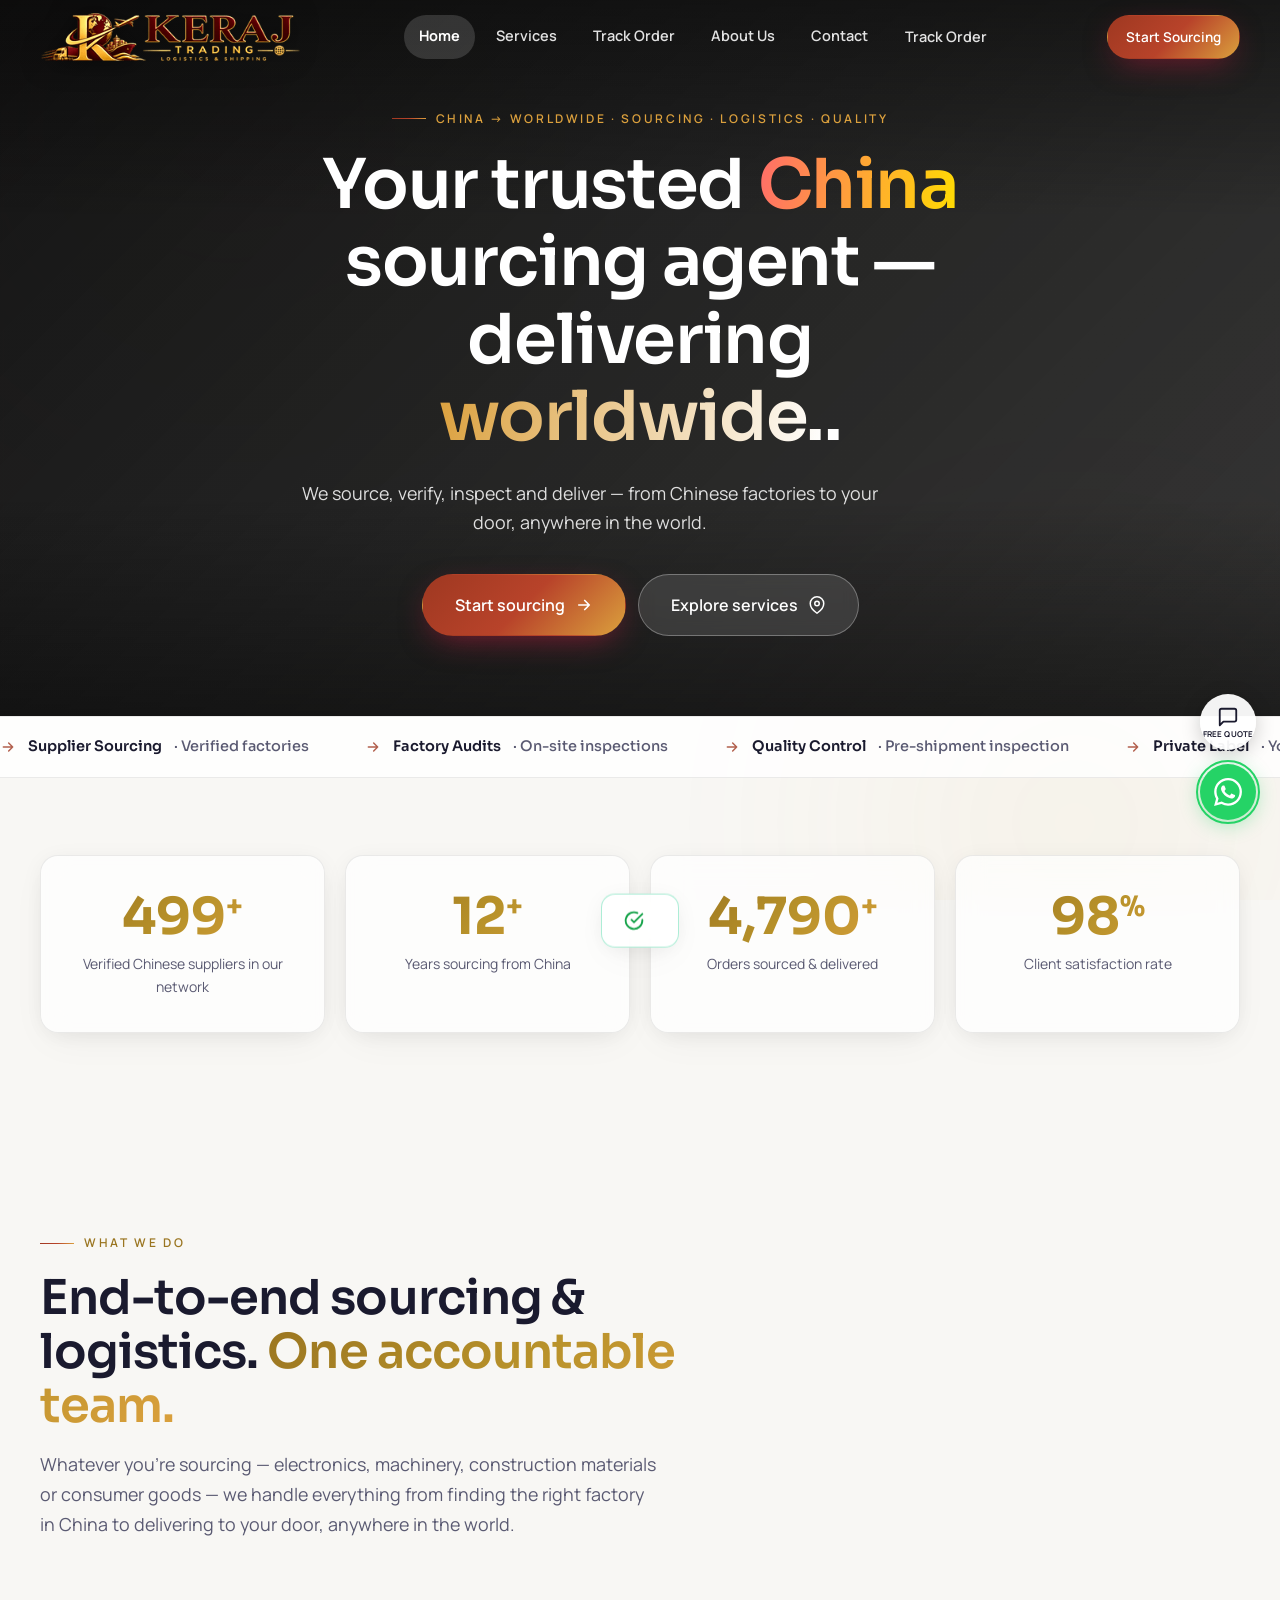
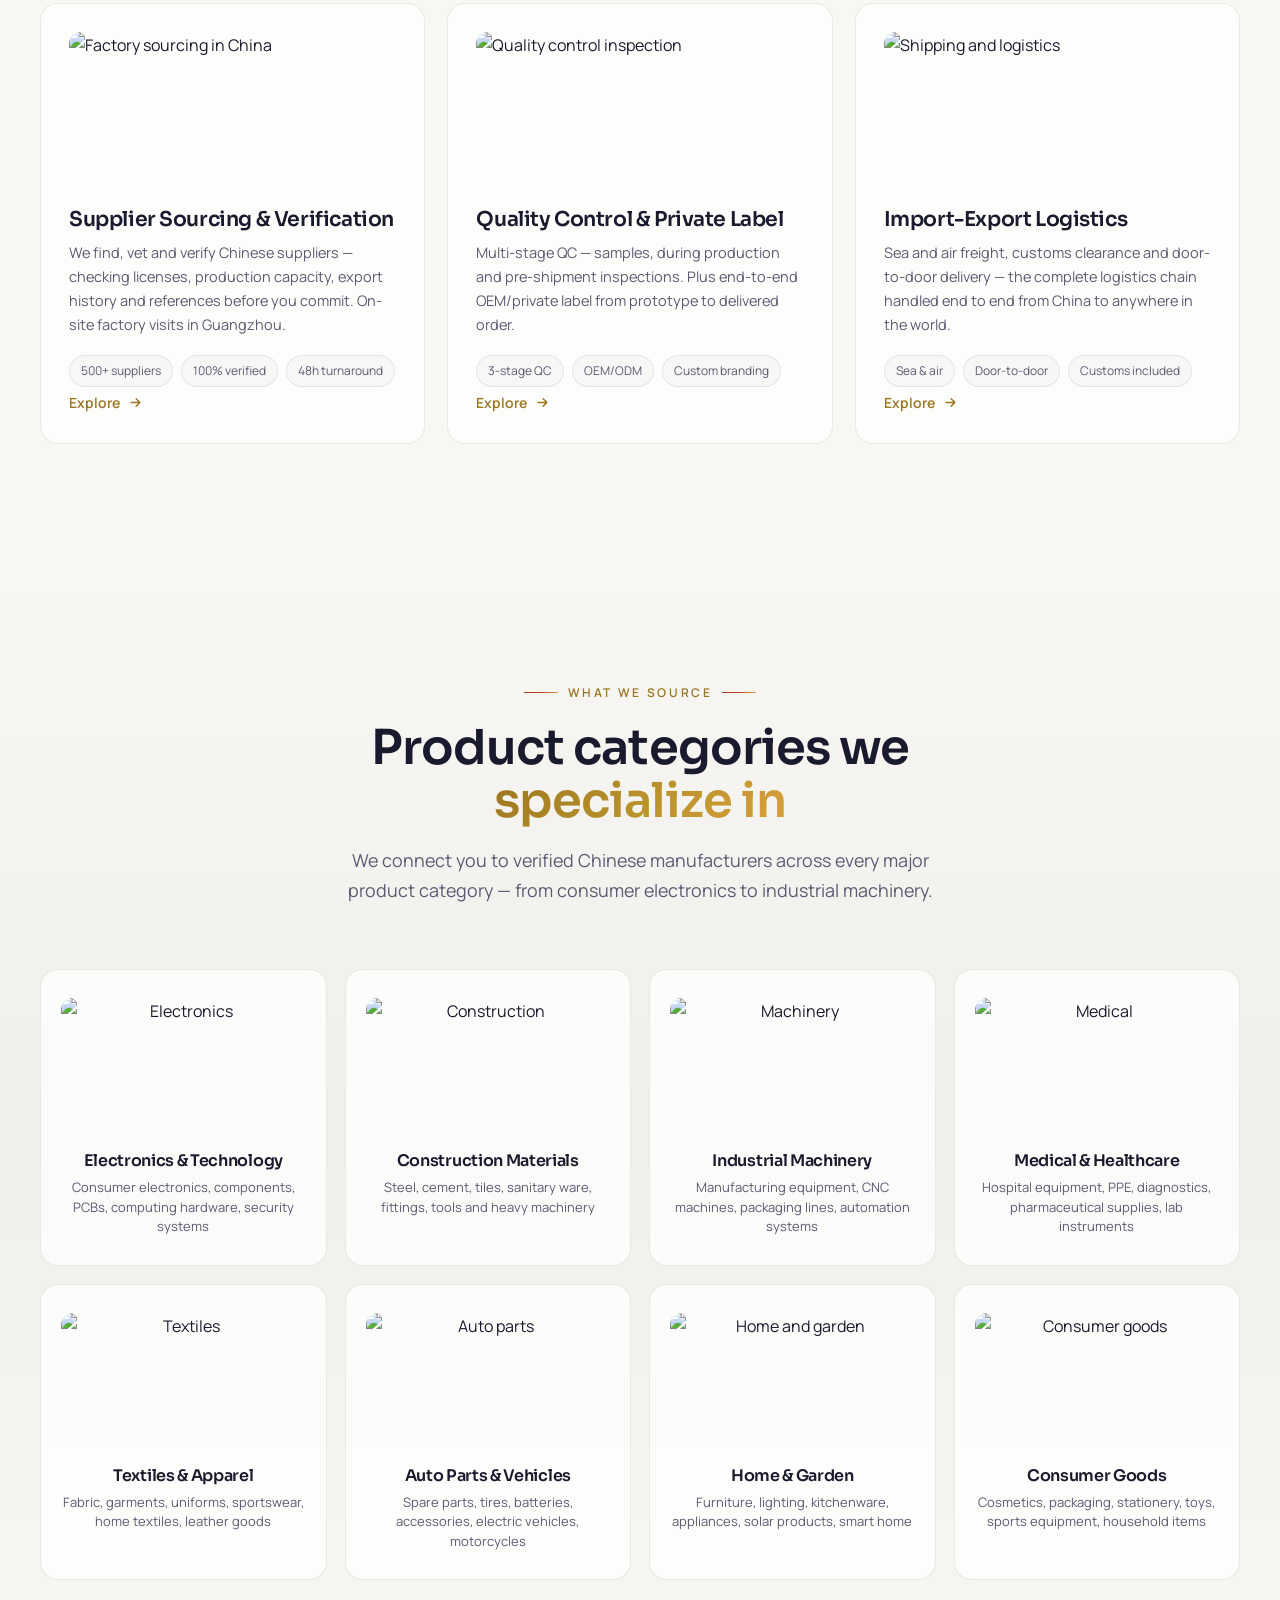
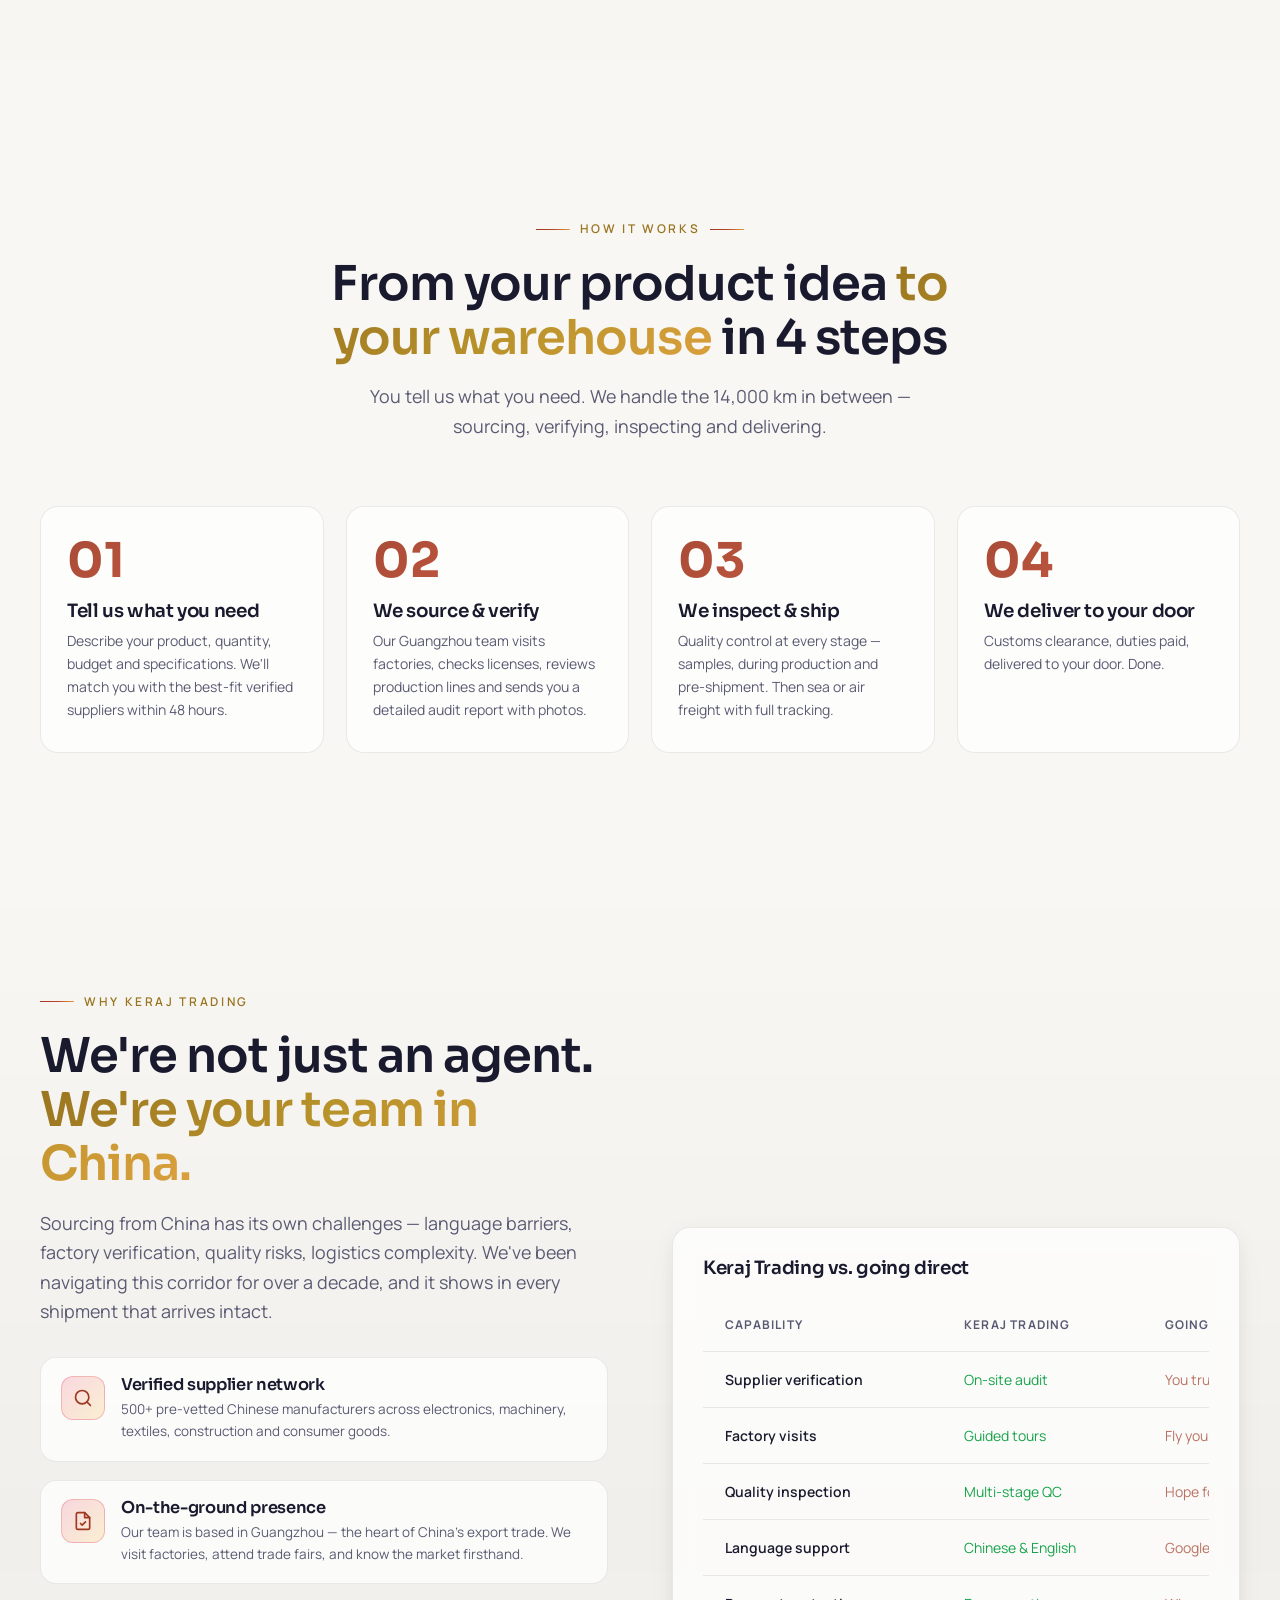
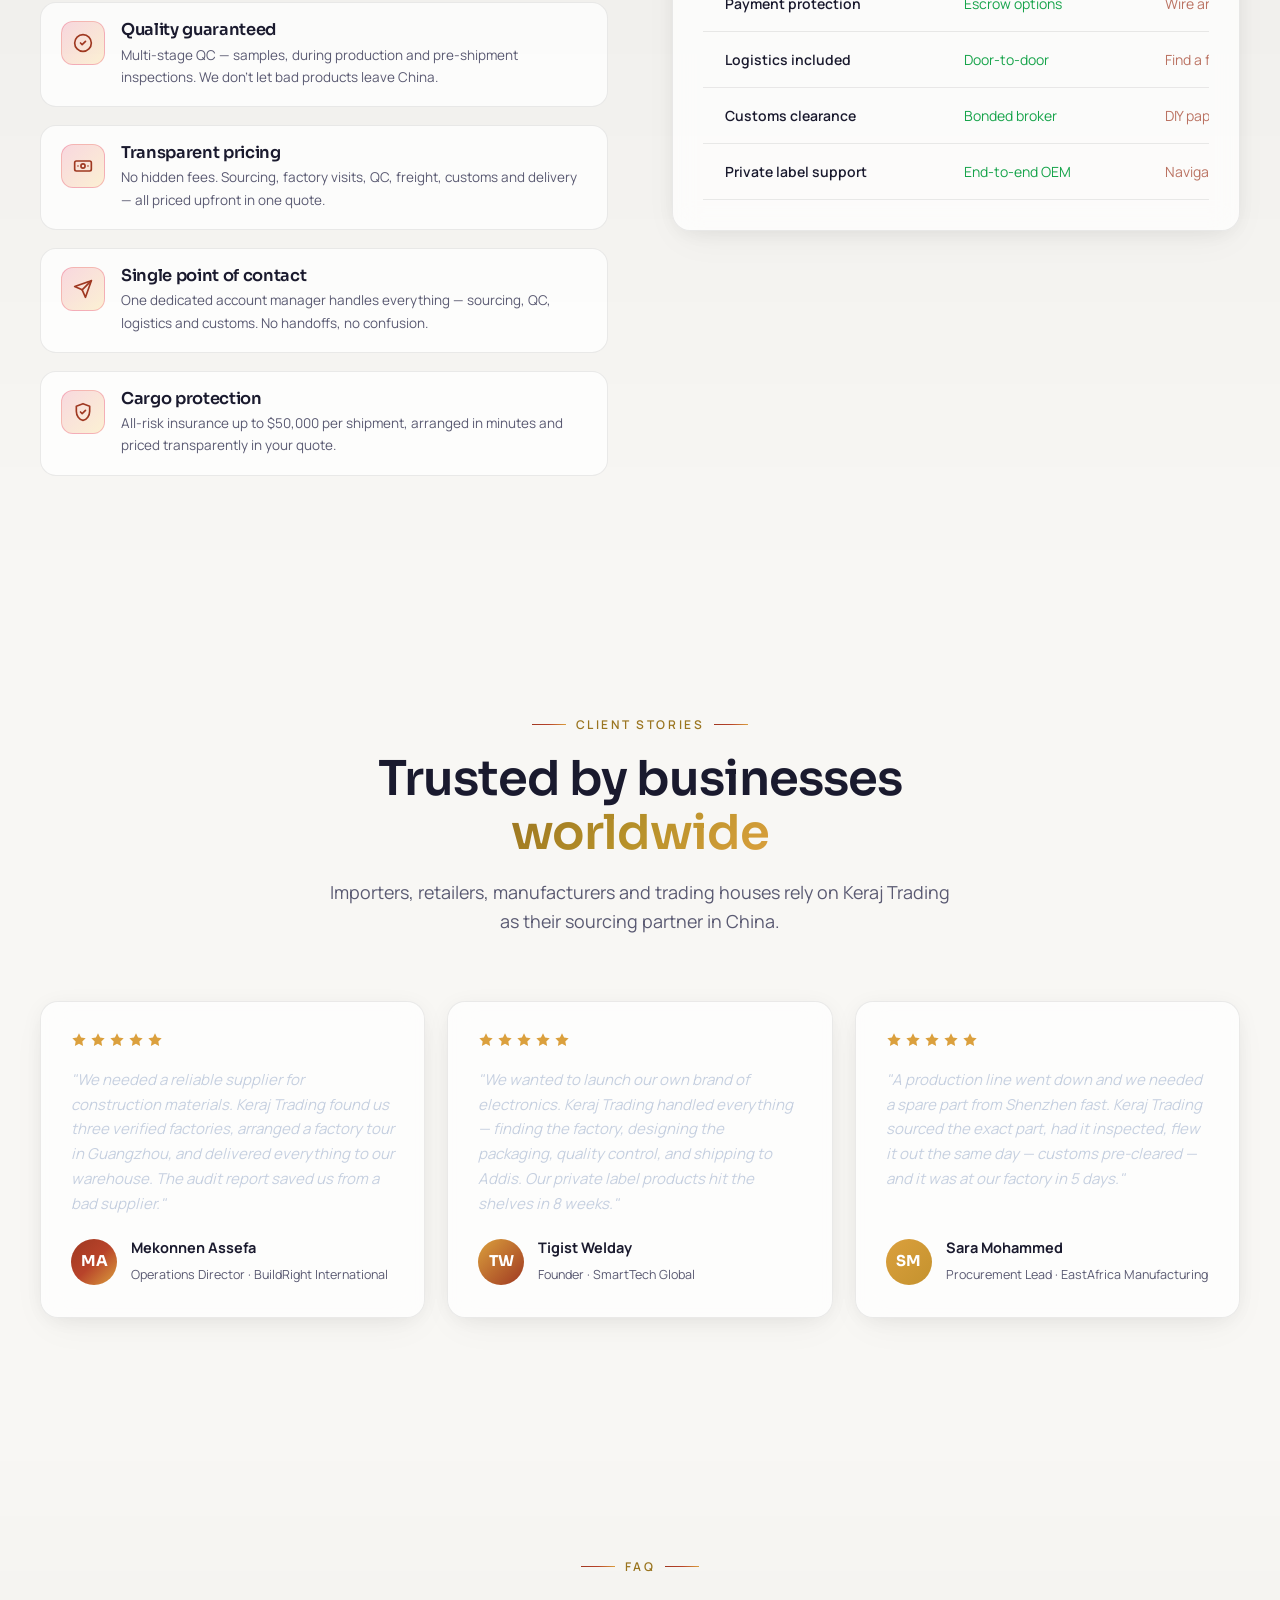
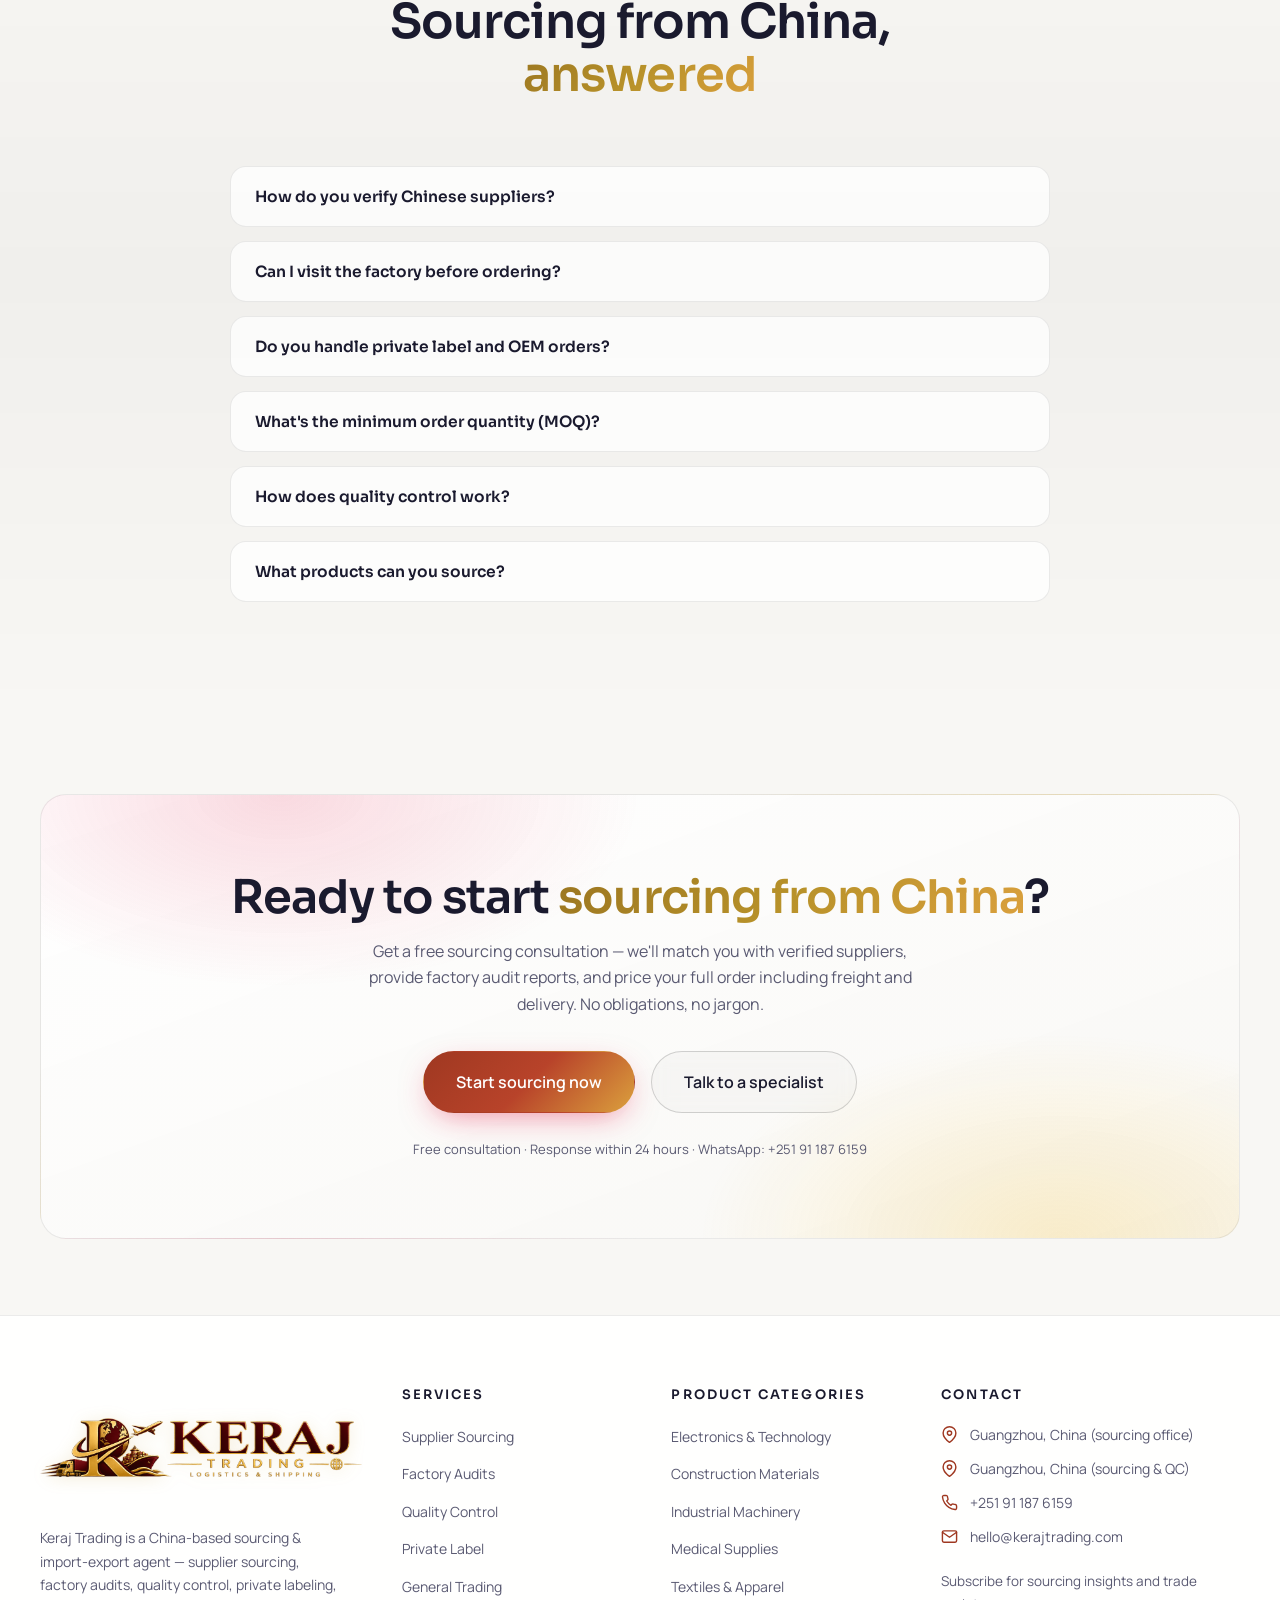
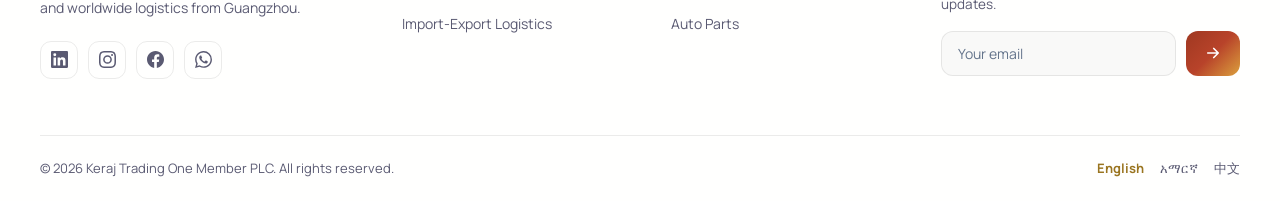
==== commit 697315f8: "Shrink hero h1 font size on mobile to fit in 2-3 lines Remove inline font-size from hero h1 so CSS c" ====
--- a/index.html
+++ b/index.html
@@ -71,7 +71,7 @@
     <div class="container" style="position:relative;z-index:2">
       <div style="max-width:700px;margin:0 auto;text-align:center">
         <span class="eyebrow reveal" style="color:#dba03d" data-i18n="hero.eyebrow">China → Worldwide · Sourcing · Logistics · Quality</span>
-        <h1 class="reveal" style="--d:.05s;color:#fff;font-size:clamp(2.6rem,5.5vw,4rem);margin-bottom:24px;line-height:1.1"><span data-i18n="hero.title.pre">Your trusted</span> <span style="background:linear-gradient(100deg,#ff6b6b,#ffde00);-webkit-background-clip:text;background-clip:text;color:transparent" data-i18n="hero.title.highlight">China</span> <span data-i18n="hero.title.mid">sourcing agent — delivering</span> <span style="background:linear-gradient(100deg,#dba03d,#fff);-webkit-background-clip:text;background-clip:text;color:transparent" data-i18n="hero.title.end">worldwide</span>.</h1>
+        <h1 class="reveal" style="--d:.05s;color:#fff;margin-bottom:24px"><span data-i18n="hero.title.pre">Your trusted</span> <span style="background:linear-gradient(100deg,#ff6b6b,#ffde00);-webkit-background-clip:text;background-clip:text;color:transparent" data-i18n="hero.title.highlight">China</span> <span data-i18n="hero.title.mid">sourcing agent — delivering</span> <span style="background:linear-gradient(100deg,#dba03d,#fff);-webkit-background-clip:text;background-clip:text;color:transparent" data-i18n="hero.title.end">worldwide</span>.</h1>
         <p class="lead reveal" style="--d:.1s;color:rgba(255,255,255,0.85);font-size:clamp(1rem,1.4vw,1.15rem);margin-bottom:36px;max-width:600px" data-i18n="hero.lead">We source, verify, inspect and deliver — from Chinese factories to your door, anywhere in the world.</p>
         <div class="hero-ctas reveal" style="--d:.15s;display:flex;justify-content:center;gap:12px;flex-wrap:wrap">
           <a href="quote.html" class="btn btn-primary btn-lg"><span data-i18n="hero.cta1">Start sourcing</span> <svg viewBox="0 0 24 24" fill="none" stroke="currentColor" stroke-width="2.2" stroke-linecap="round" stroke-linejoin="round"><path d="M5 12h14M13 6l6 6-6 6"/></svg></a>
--- a/css/style.css
+++ b/css/style.css
@@ -1814,7 +1814,7 @@
   .hero { padding-top: 110px; }
   .page-hero { padding-top: 130px; }
   .footer-bottom { justify-content: center; text-align: center; }
-  .hero h1 { font-size: clamp(2rem, 8vw, 3rem); margin-bottom: 18px; line-height: 1.15; }
+  .hero h1 { font-size: clamp(1.8rem, 6vw, 2.4rem); margin-bottom: 18px; line-height: 1.15; }
   .hero .lead { font-size: 15px; margin-bottom: 24px; }
   .hero-ctas { flex-direction: column; align-items: stretch; gap: 10px; }
   .hero-ctas .btn { width: 100%; text-align: center; justify-content: center; }
@@ -1848,7 +1848,7 @@
   .footer-brand .brand-img { height: 96px; }
 
   .hero { padding: 100px 0 48px; }
-  .hero h1 { font-size: clamp(2.2rem, 8.6vw, 3.1rem); margin-bottom: 16px; }
+  .hero h1 { font-size: clamp(1.4rem, 5.5vw, 1.9rem); margin-bottom: 16px; line-height: 1.15; }
   .hero .lead { margin-bottom: 26px; font-size: 15px; line-height: 1.6; }
   .hero-ctas { flex-direction: column; align-items: stretch; margin-bottom: 30px; }
   .hero-ctas .btn { width: 100%; }
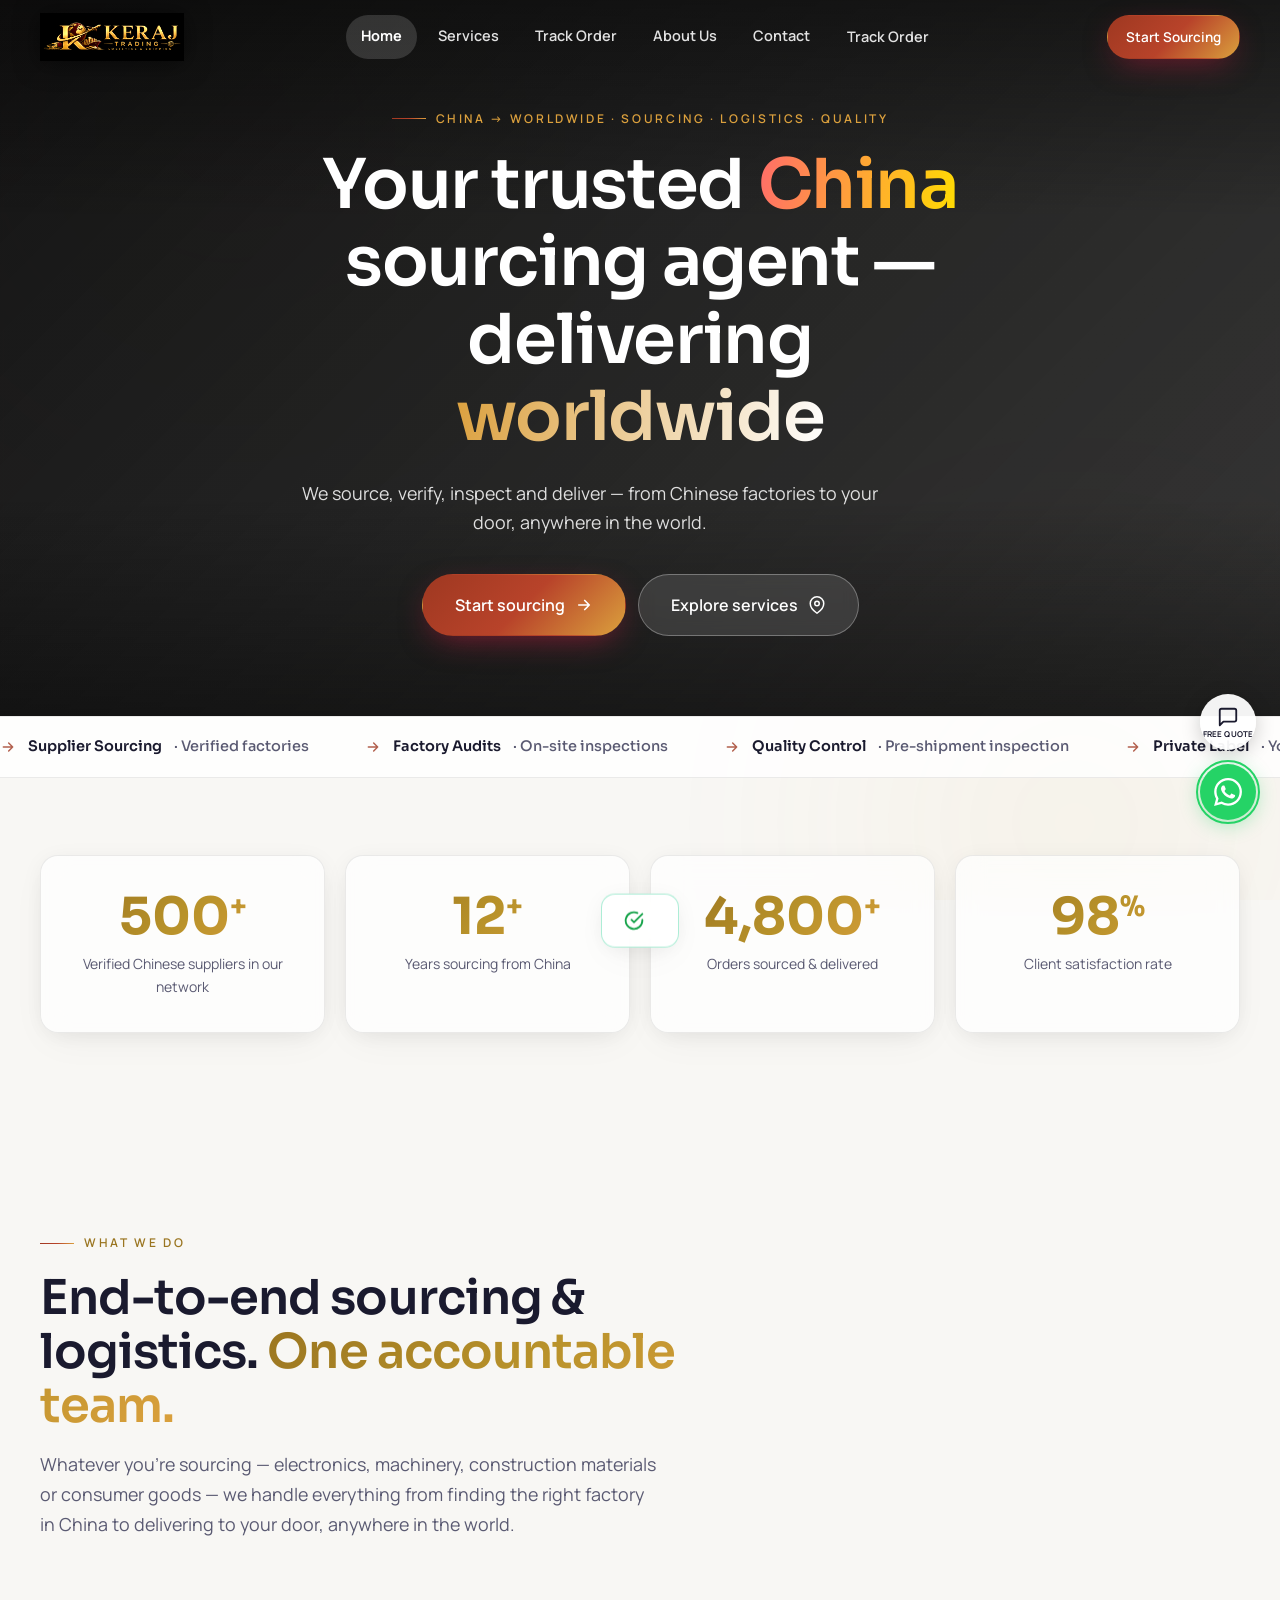
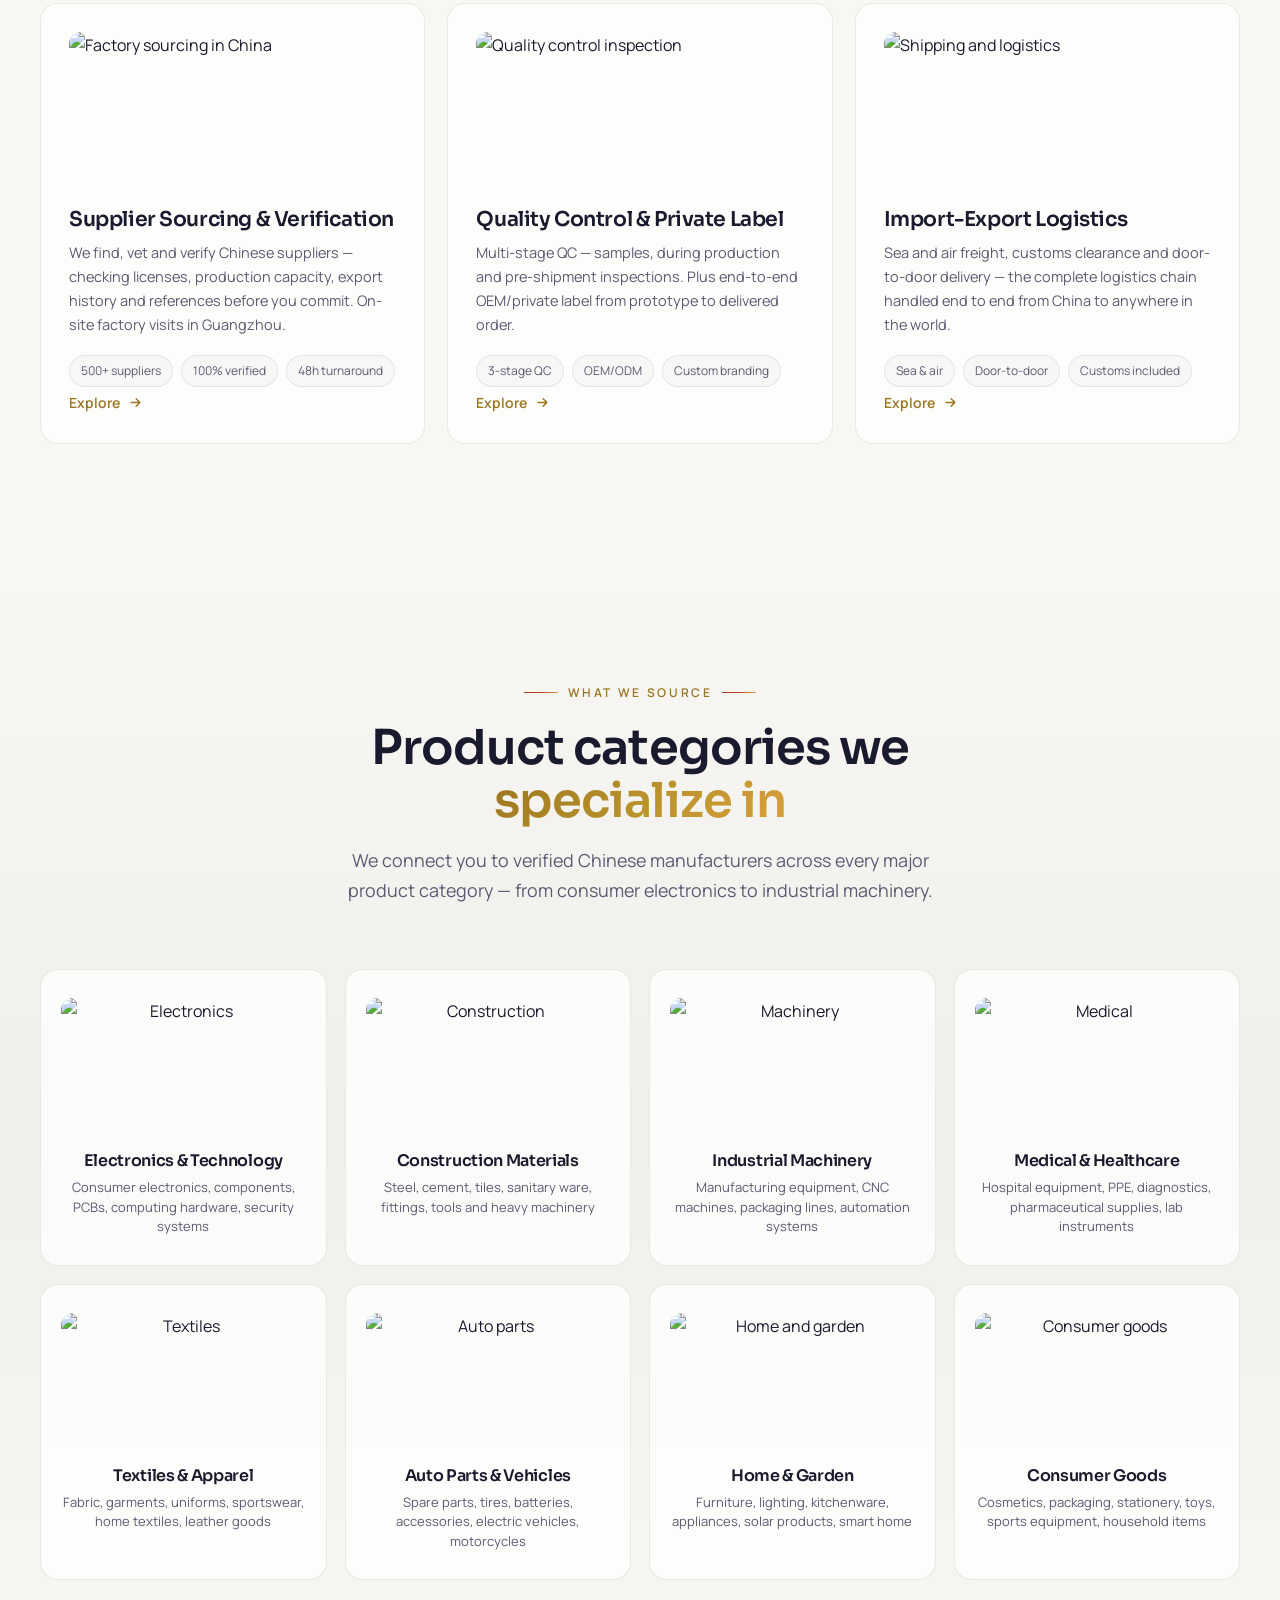
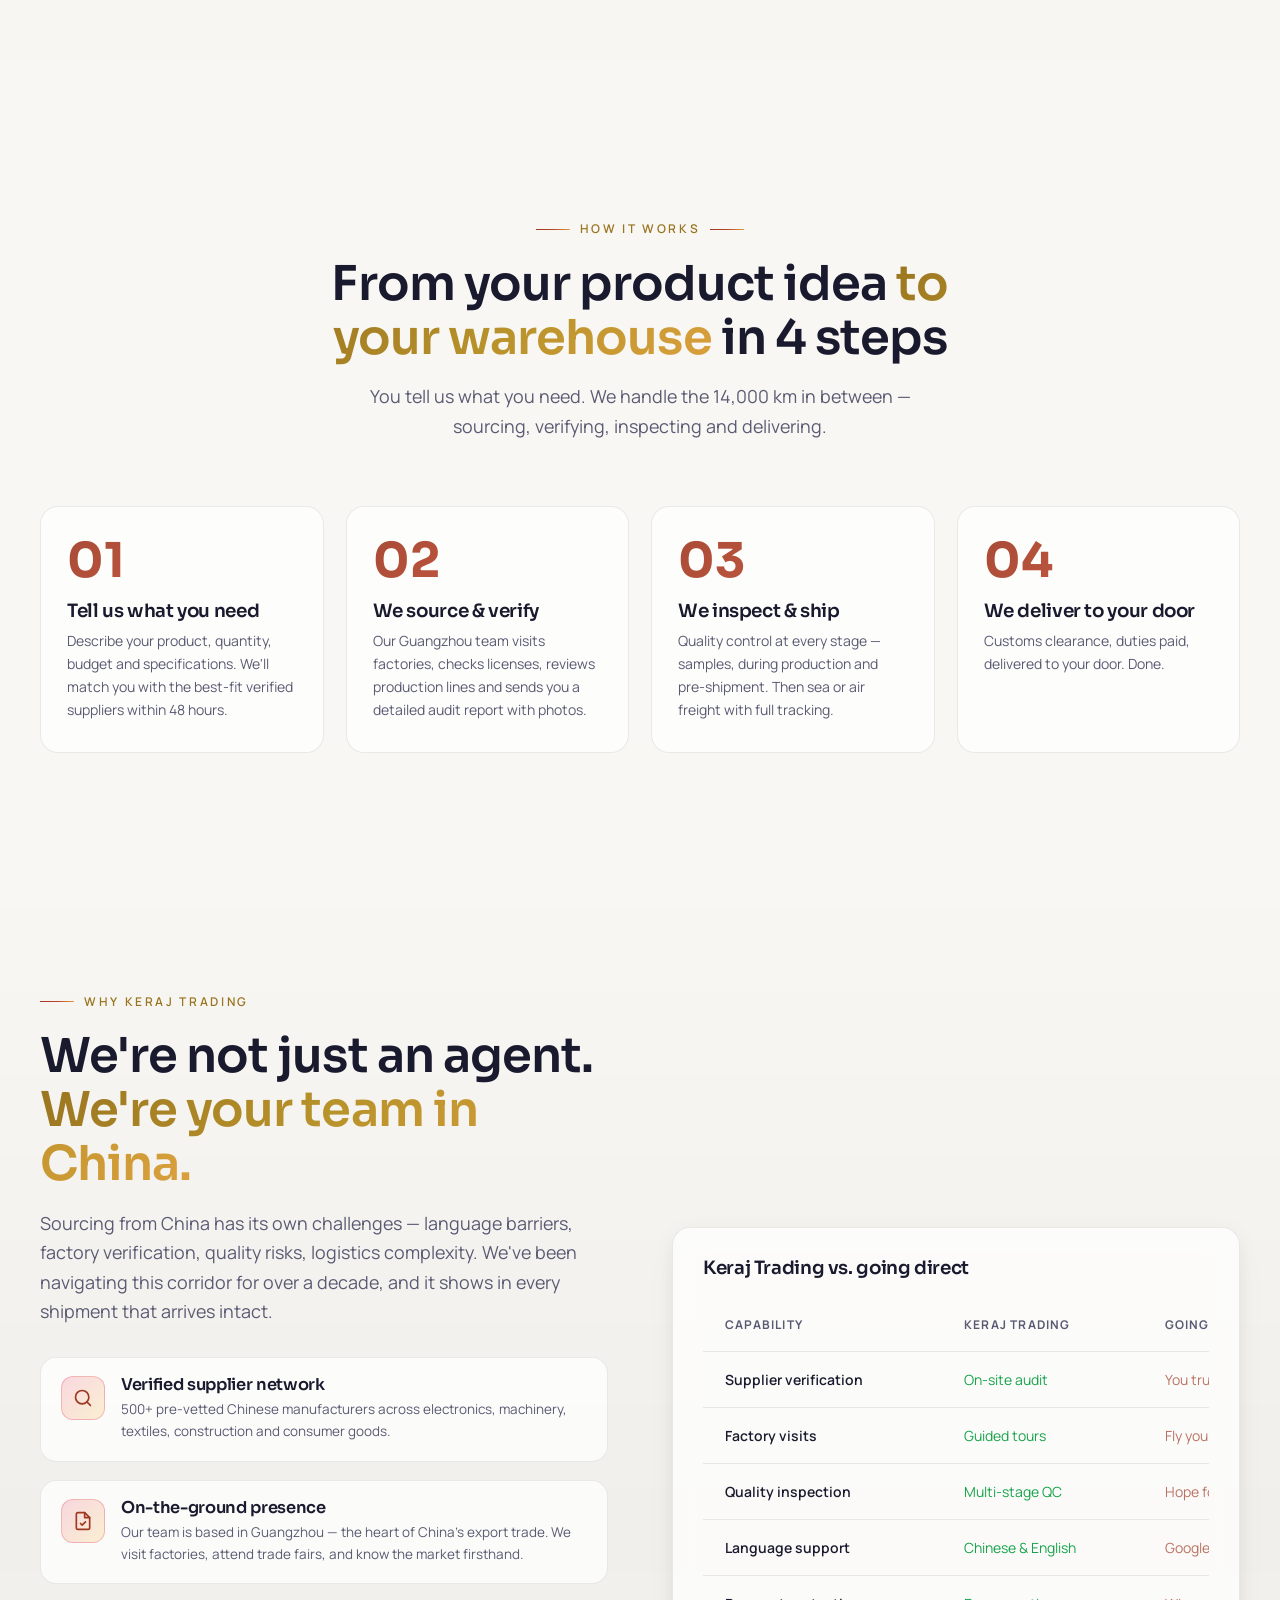
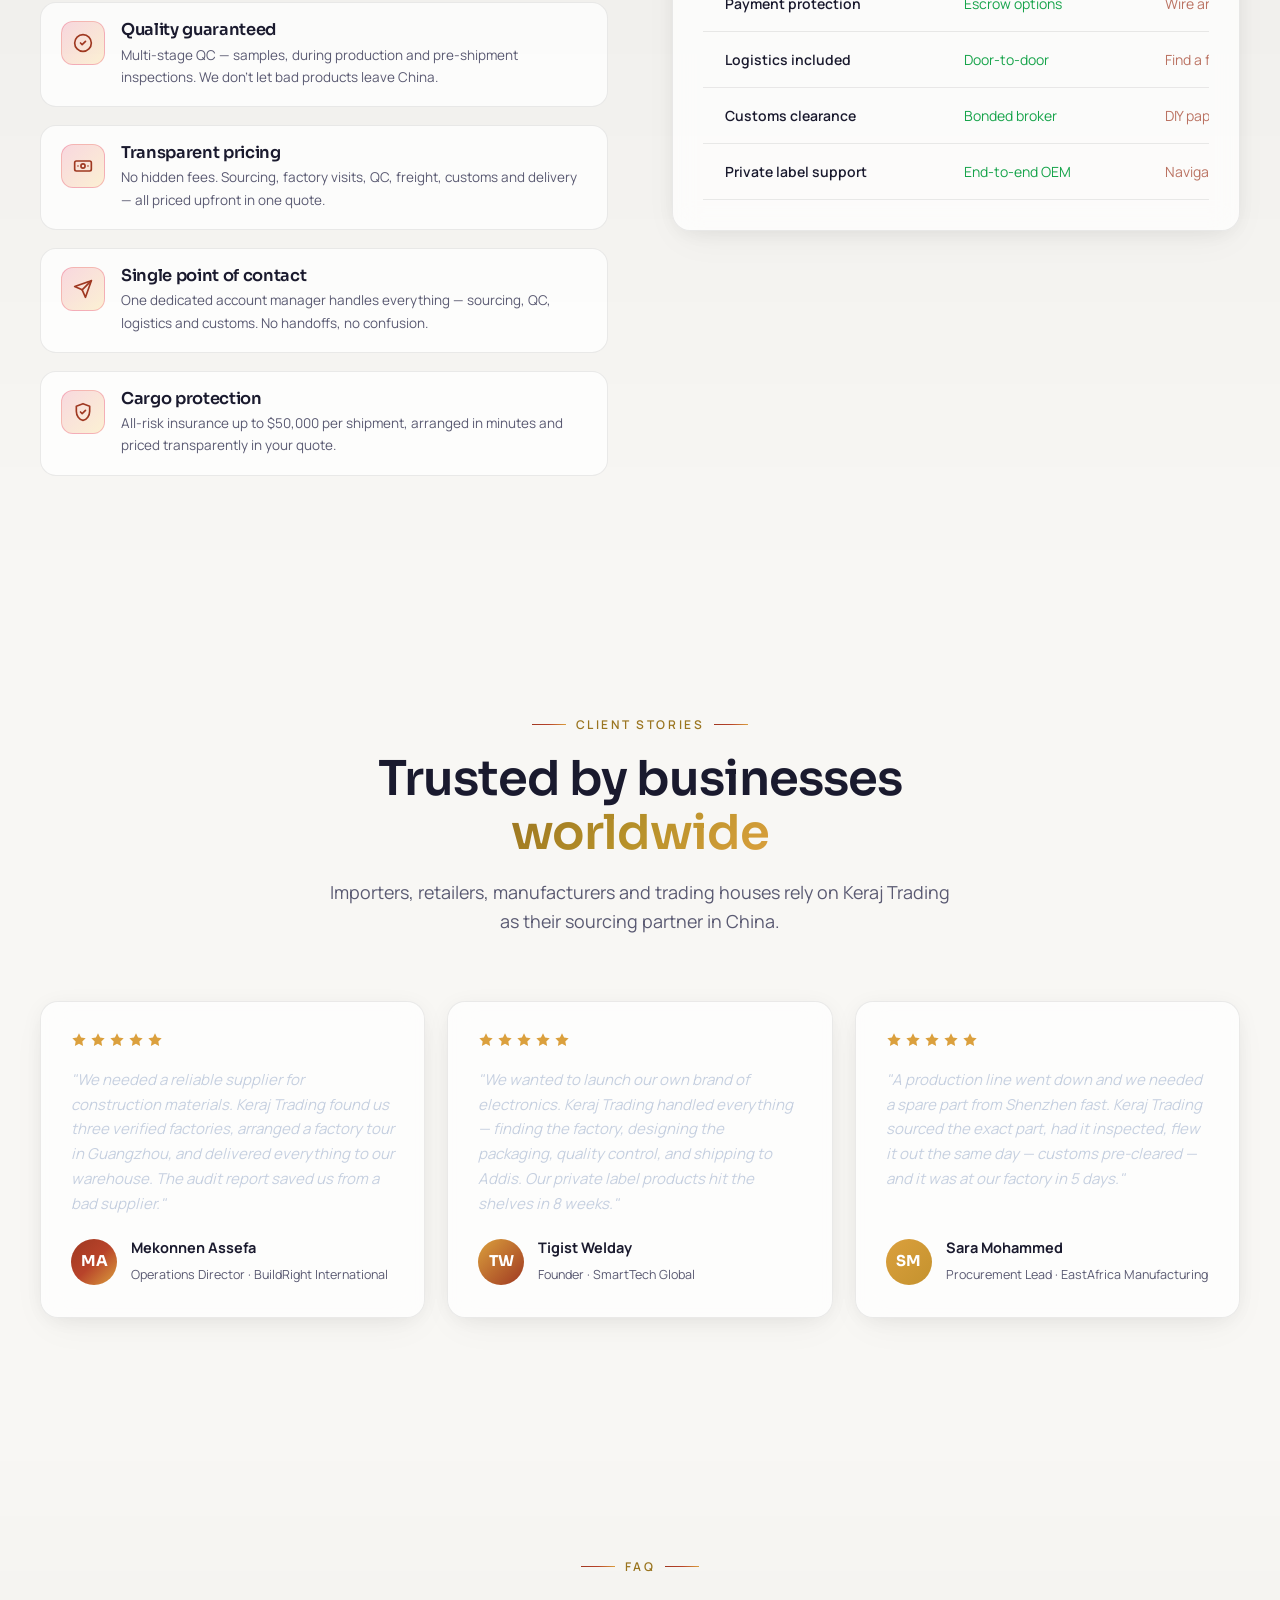
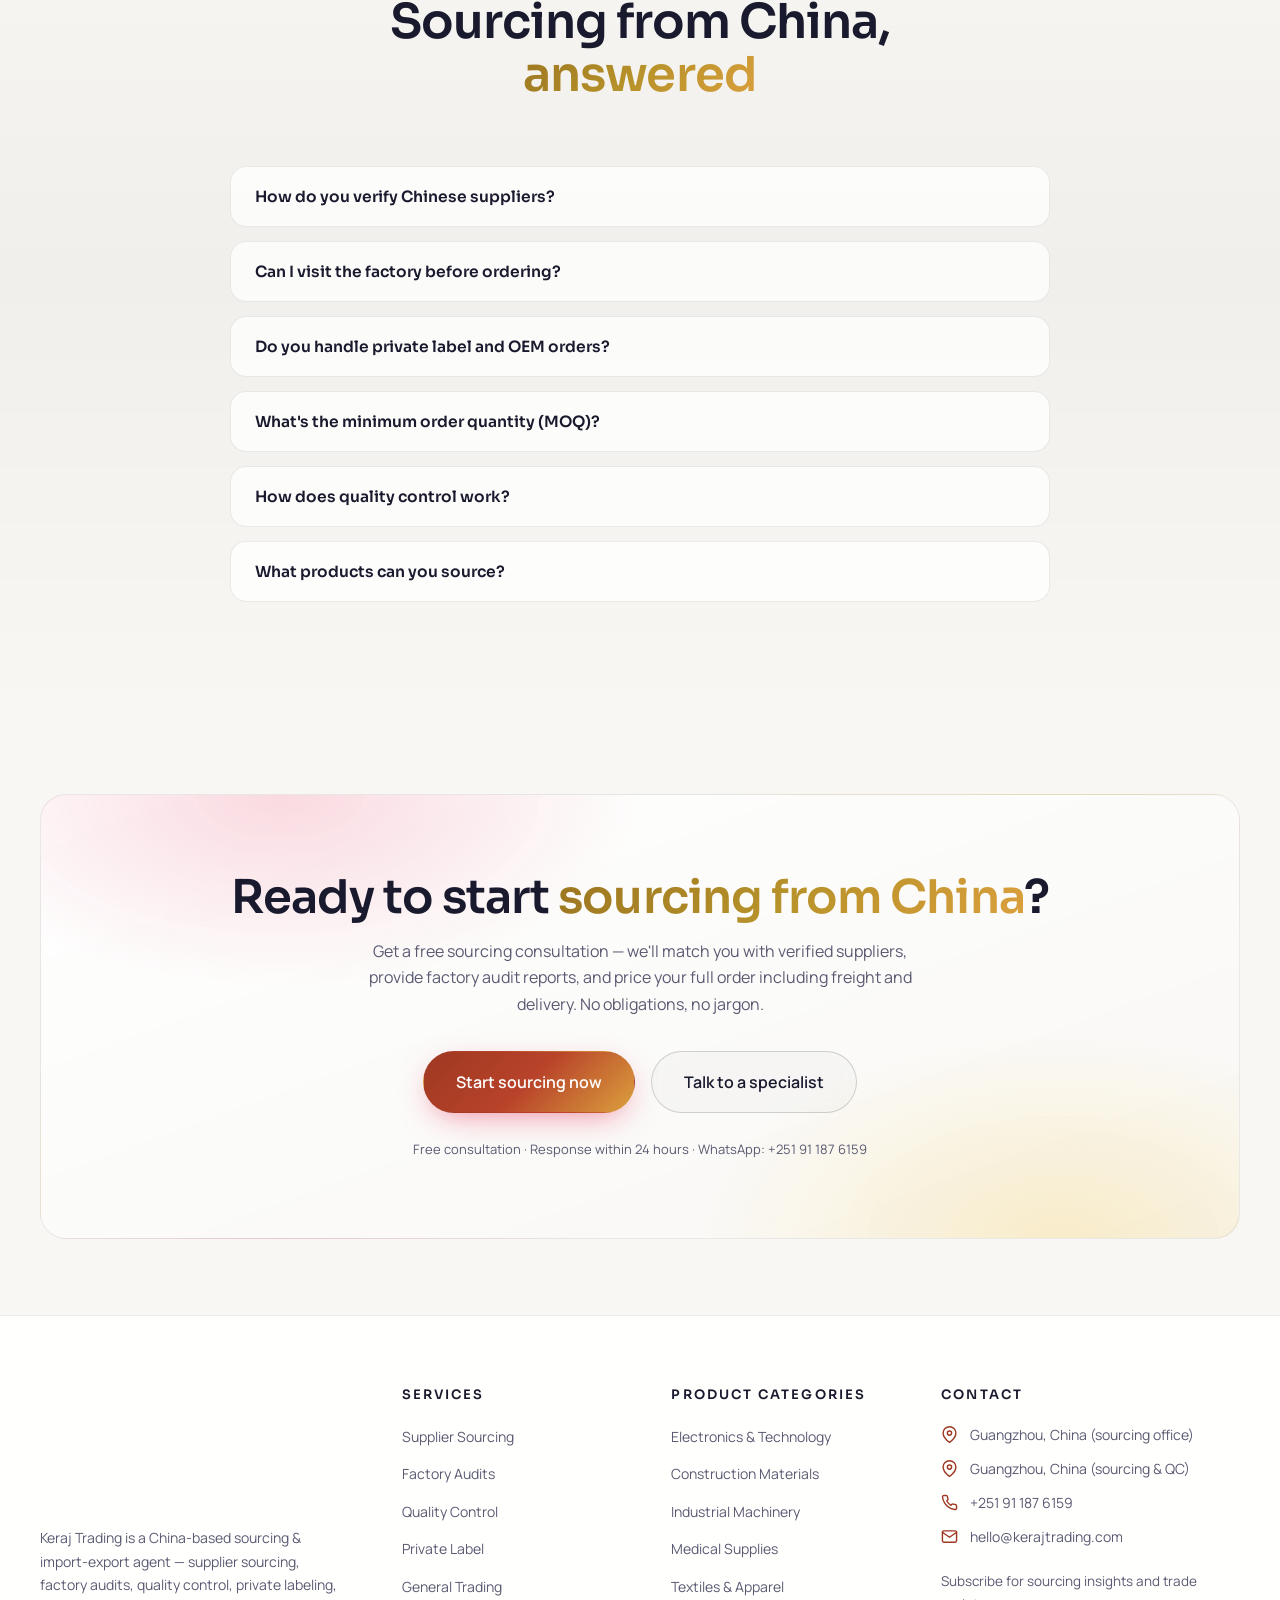
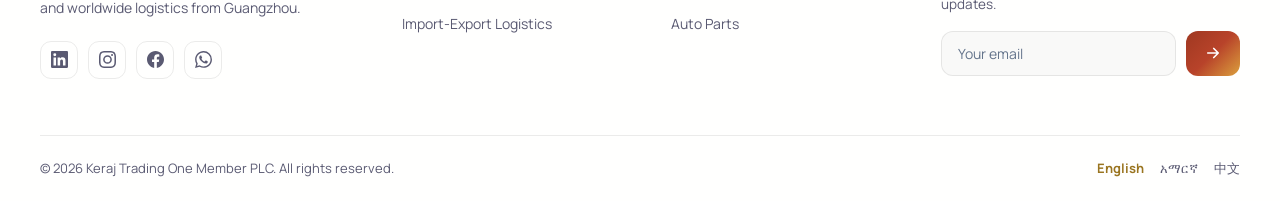
==== commit 630a7055: "Fix double period after worldwide in hero headline Move the period inside the i18n span so it's part" ====
--- a/index.html
+++ b/index.html
@@ -71,7 +71,7 @@
     <div class="container" style="position:relative;z-index:2">
       <div style="max-width:700px;margin:0 auto;text-align:center">
         <span class="eyebrow reveal" style="color:#dba03d" data-i18n="hero.eyebrow">China → Worldwide · Sourcing · Logistics · Quality</span>
-        <h1 class="reveal" style="--d:.05s;color:#fff;margin-bottom:24px"><span data-i18n="hero.title.pre">Your trusted</span> <span style="background:linear-gradient(100deg,#ff6b6b,#ffde00);-webkit-background-clip:text;background-clip:text;color:transparent" data-i18n="hero.title.highlight">China</span> <span data-i18n="hero.title.mid">sourcing agent — delivering</span> <span style="background:linear-gradient(100deg,#dba03d,#fff);-webkit-background-clip:text;background-clip:text;color:transparent" data-i18n="hero.title.end">worldwide</span>.</h1>
+        <h1 class="reveal" style="--d:.05s;color:#fff;margin-bottom:24px"><span data-i18n="hero.title.pre">Your trusted</span> <span style="background:linear-gradient(100deg,#ff6b6b,#ffde00);-webkit-background-clip:text;background-clip:text;color:transparent" data-i18n="hero.title.highlight">China</span> <span data-i18n="hero.title.mid">sourcing agent — delivering</span> <span style="background:linear-gradient(100deg,#dba03d,#fff);-webkit-background-clip:text;background-clip:text;color:transparent" data-i18n="hero.title.end">worldwide.</span></h1>
         <p class="lead reveal" style="--d:.1s;color:rgba(255,255,255,0.85);font-size:clamp(1rem,1.4vw,1.15rem);margin-bottom:36px;max-width:600px" data-i18n="hero.lead">We source, verify, inspect and deliver — from Chinese factories to your door, anywhere in the world.</p>
         <div class="hero-ctas reveal" style="--d:.15s;display:flex;justify-content:center;gap:12px;flex-wrap:wrap">
           <a href="quote.html" class="btn btn-primary btn-lg"><span data-i18n="hero.cta1">Start sourcing</span> <svg viewBox="0 0 24 24" fill="none" stroke="currentColor" stroke-width="2.2" stroke-linecap="round" stroke-linejoin="round"><path d="M5 12h14M13 6l6 6-6 6"/></svg></a>
--- a/css/style.css
+++ b/css/style.css
@@ -335,6 +335,7 @@
 }
 .site-header.on-hero .brand-img {
   filter: drop-shadow(0 2px 12px rgba(0, 0, 0, 0.5)) brightness(1.2);
+  mix-blend-mode: normal;
 }
 .nav-wrap {
   position: relative;
@@ -357,6 +358,7 @@
   display: block;
   object-fit: contain;
   filter: drop-shadow(0 2px 8px rgba(184, 134, 11, 0.15));
+  mix-blend-mode: screen;
 }
 .footer-brand .brand-img {
   height: 118px;
@@ -1844,7 +1846,7 @@
 @media (max-width: 640px) {
   .container { width: min(var(--container), 100% - 36px); }
 
-  .brand-img { height: 36px; max-width: 180px; }
+  .brand-img { height: 44px; max-width: 200px; }
   .footer-brand .brand-img { height: 96px; }
 
   .hero { padding: 100px 0 48px; }
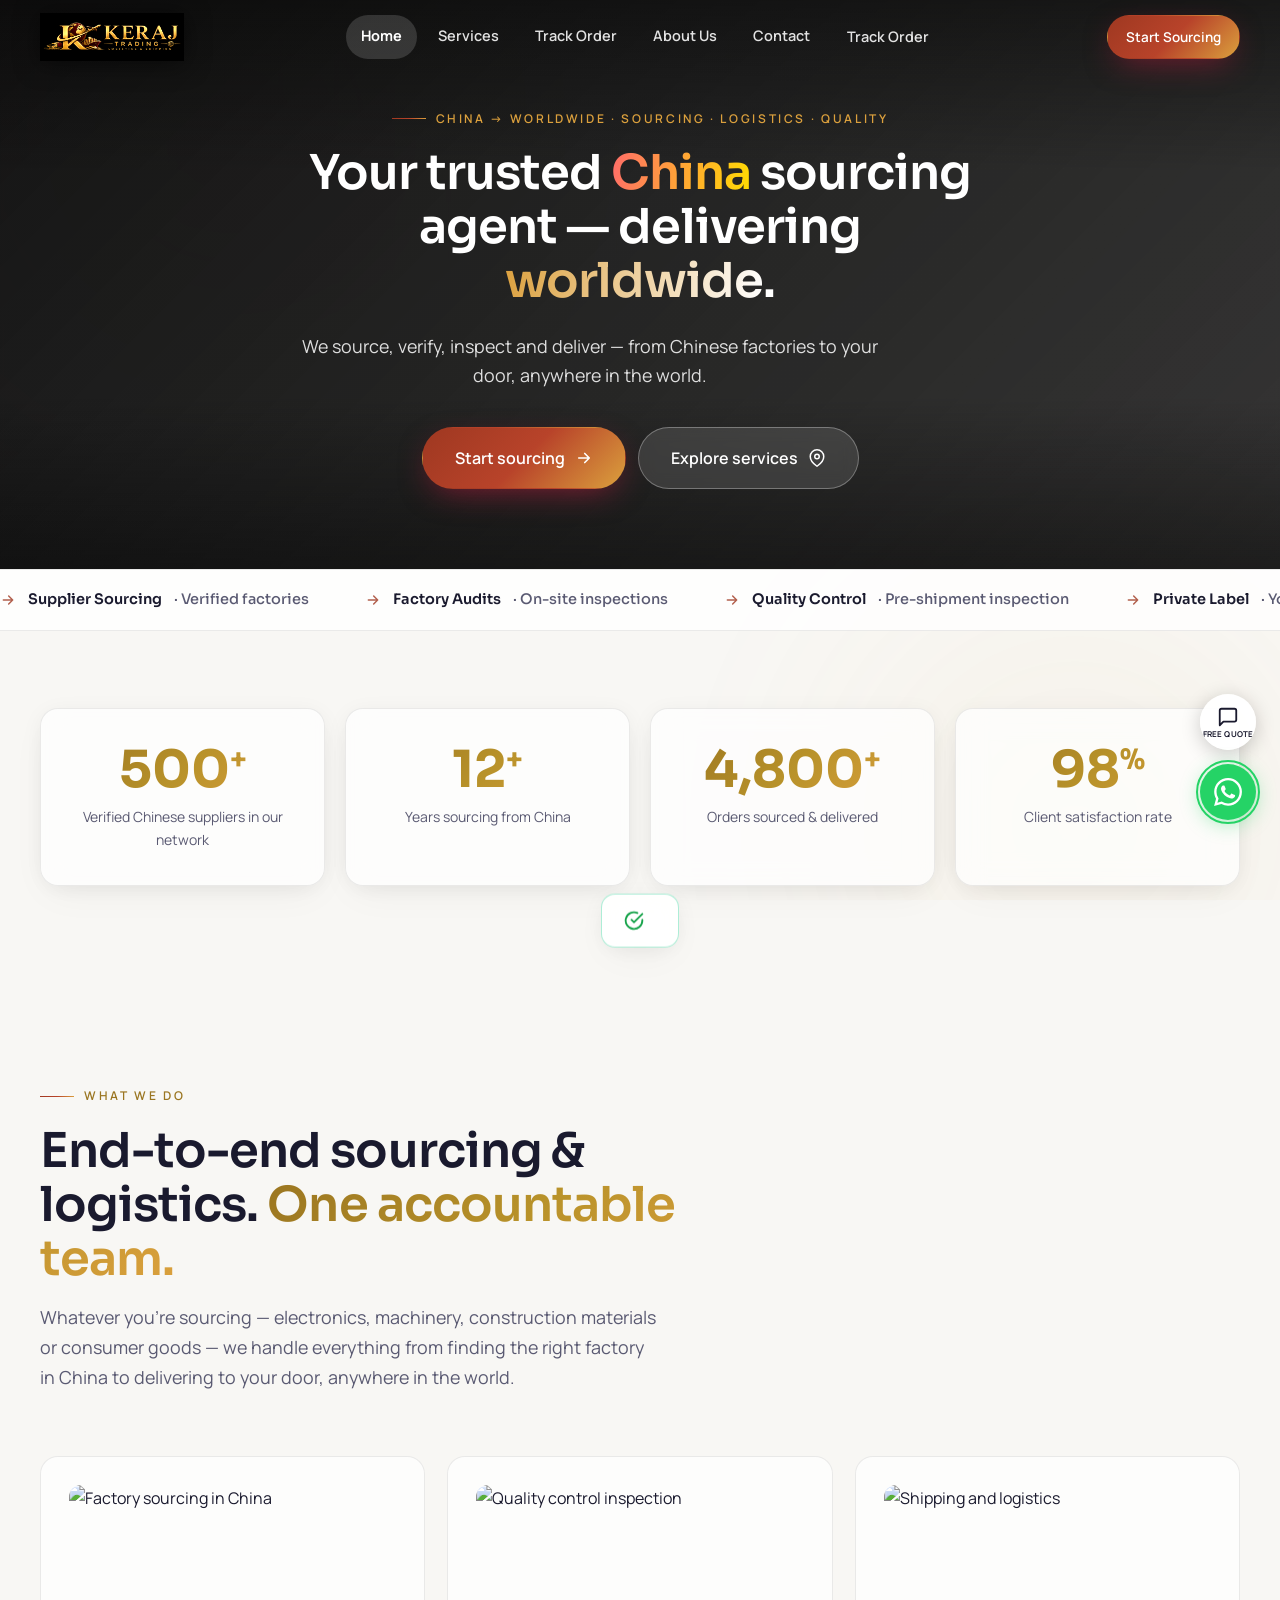
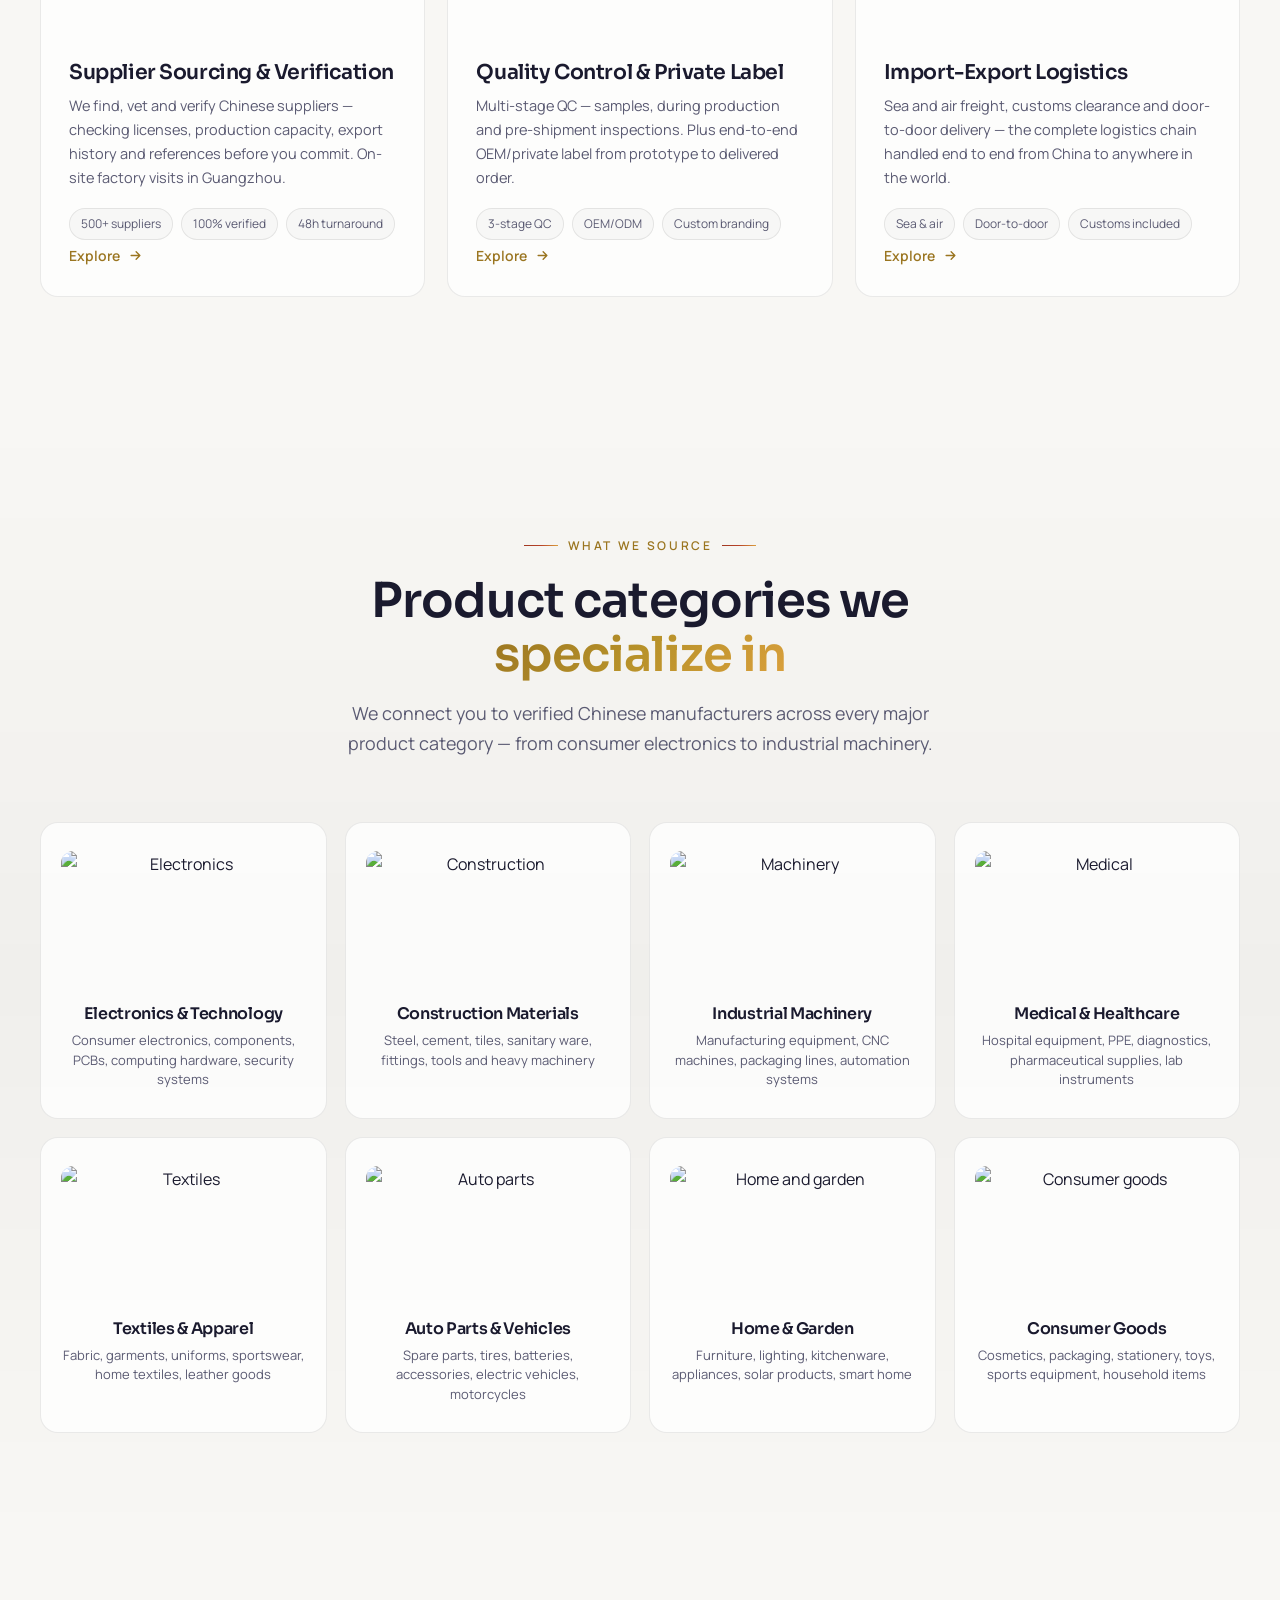
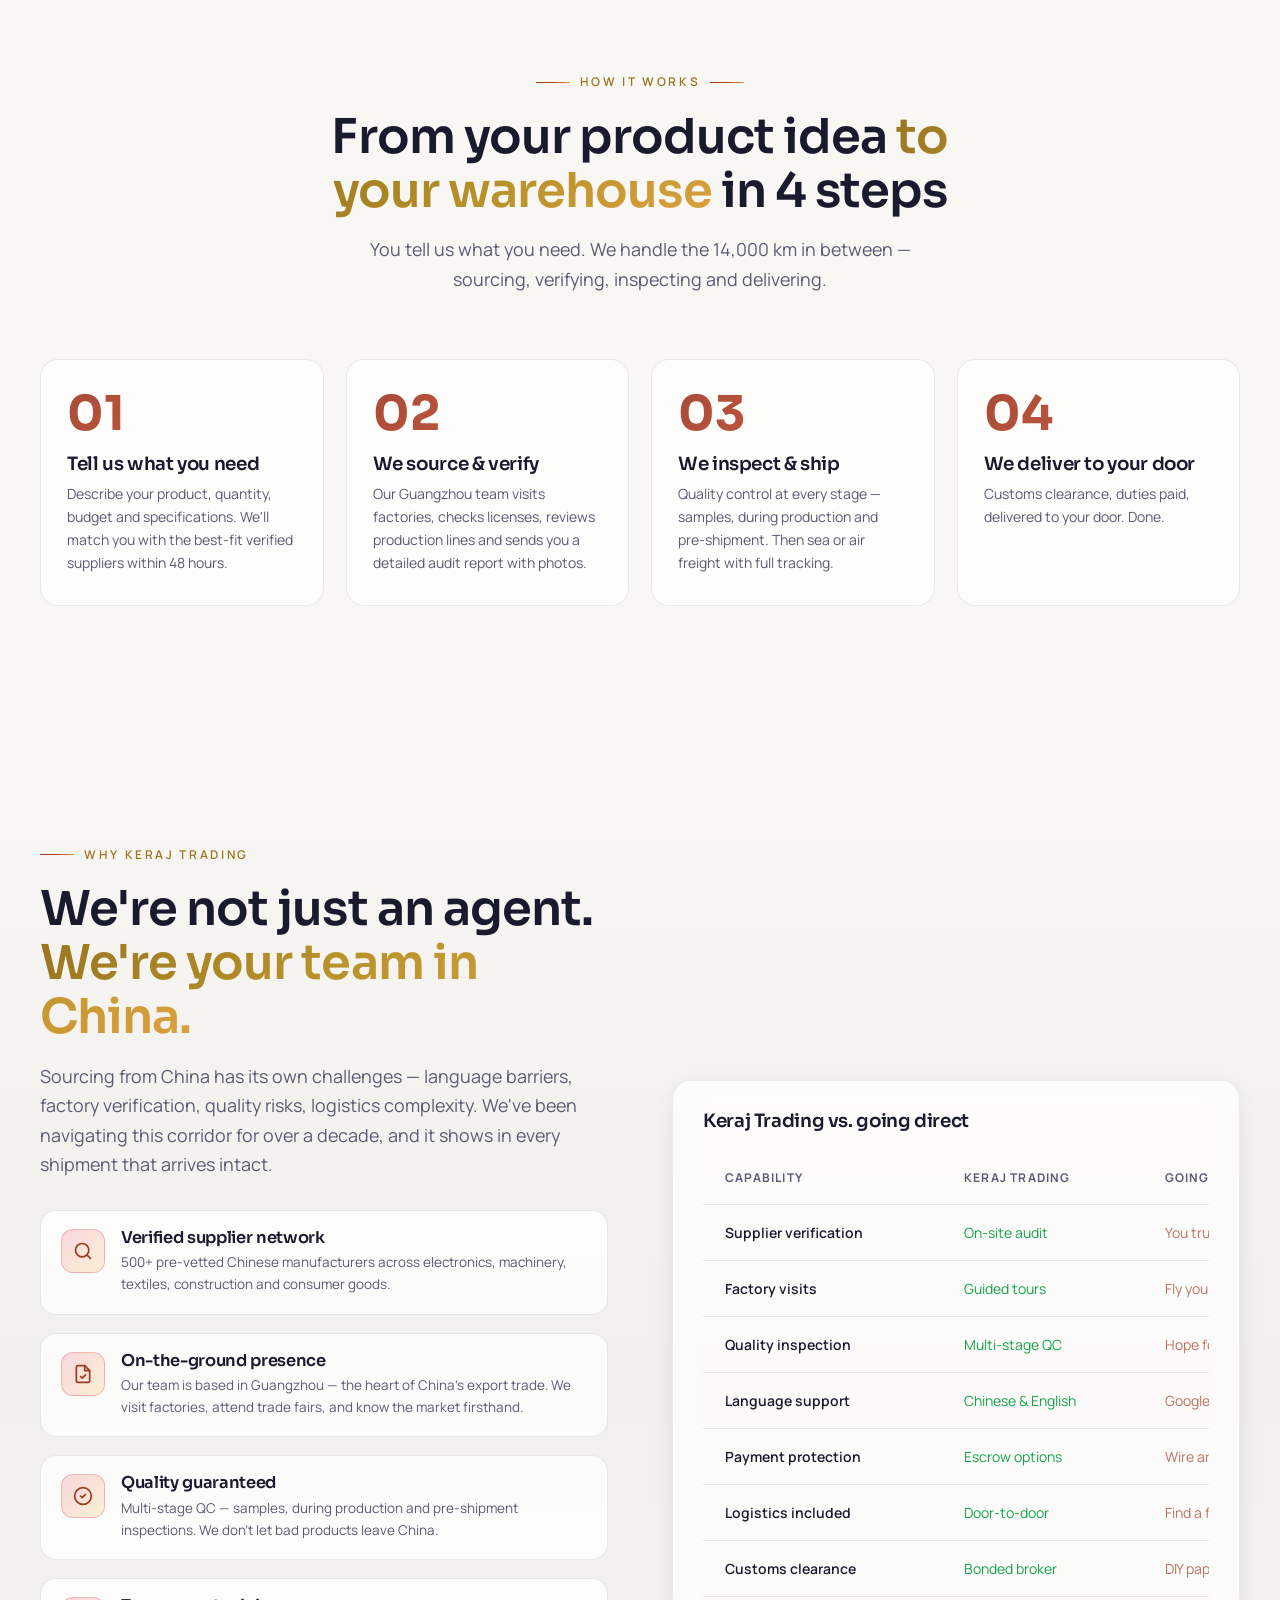
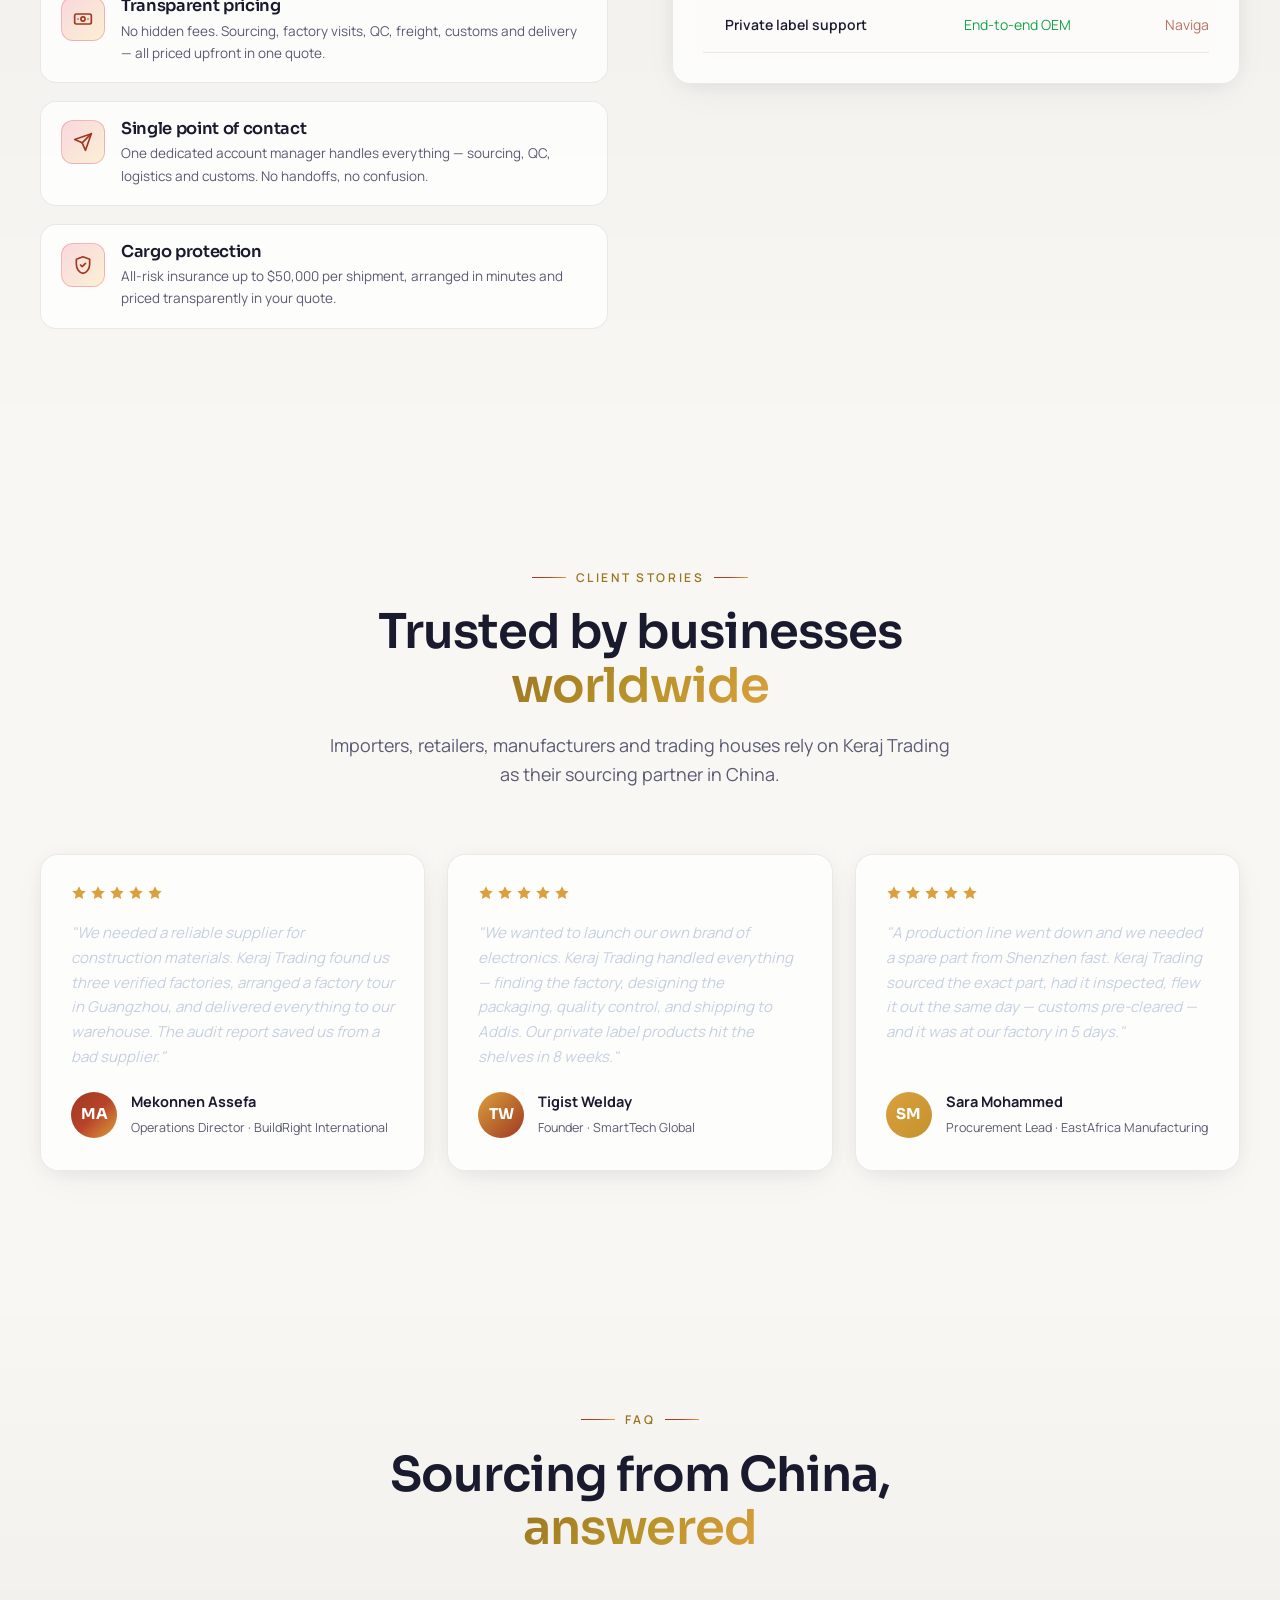
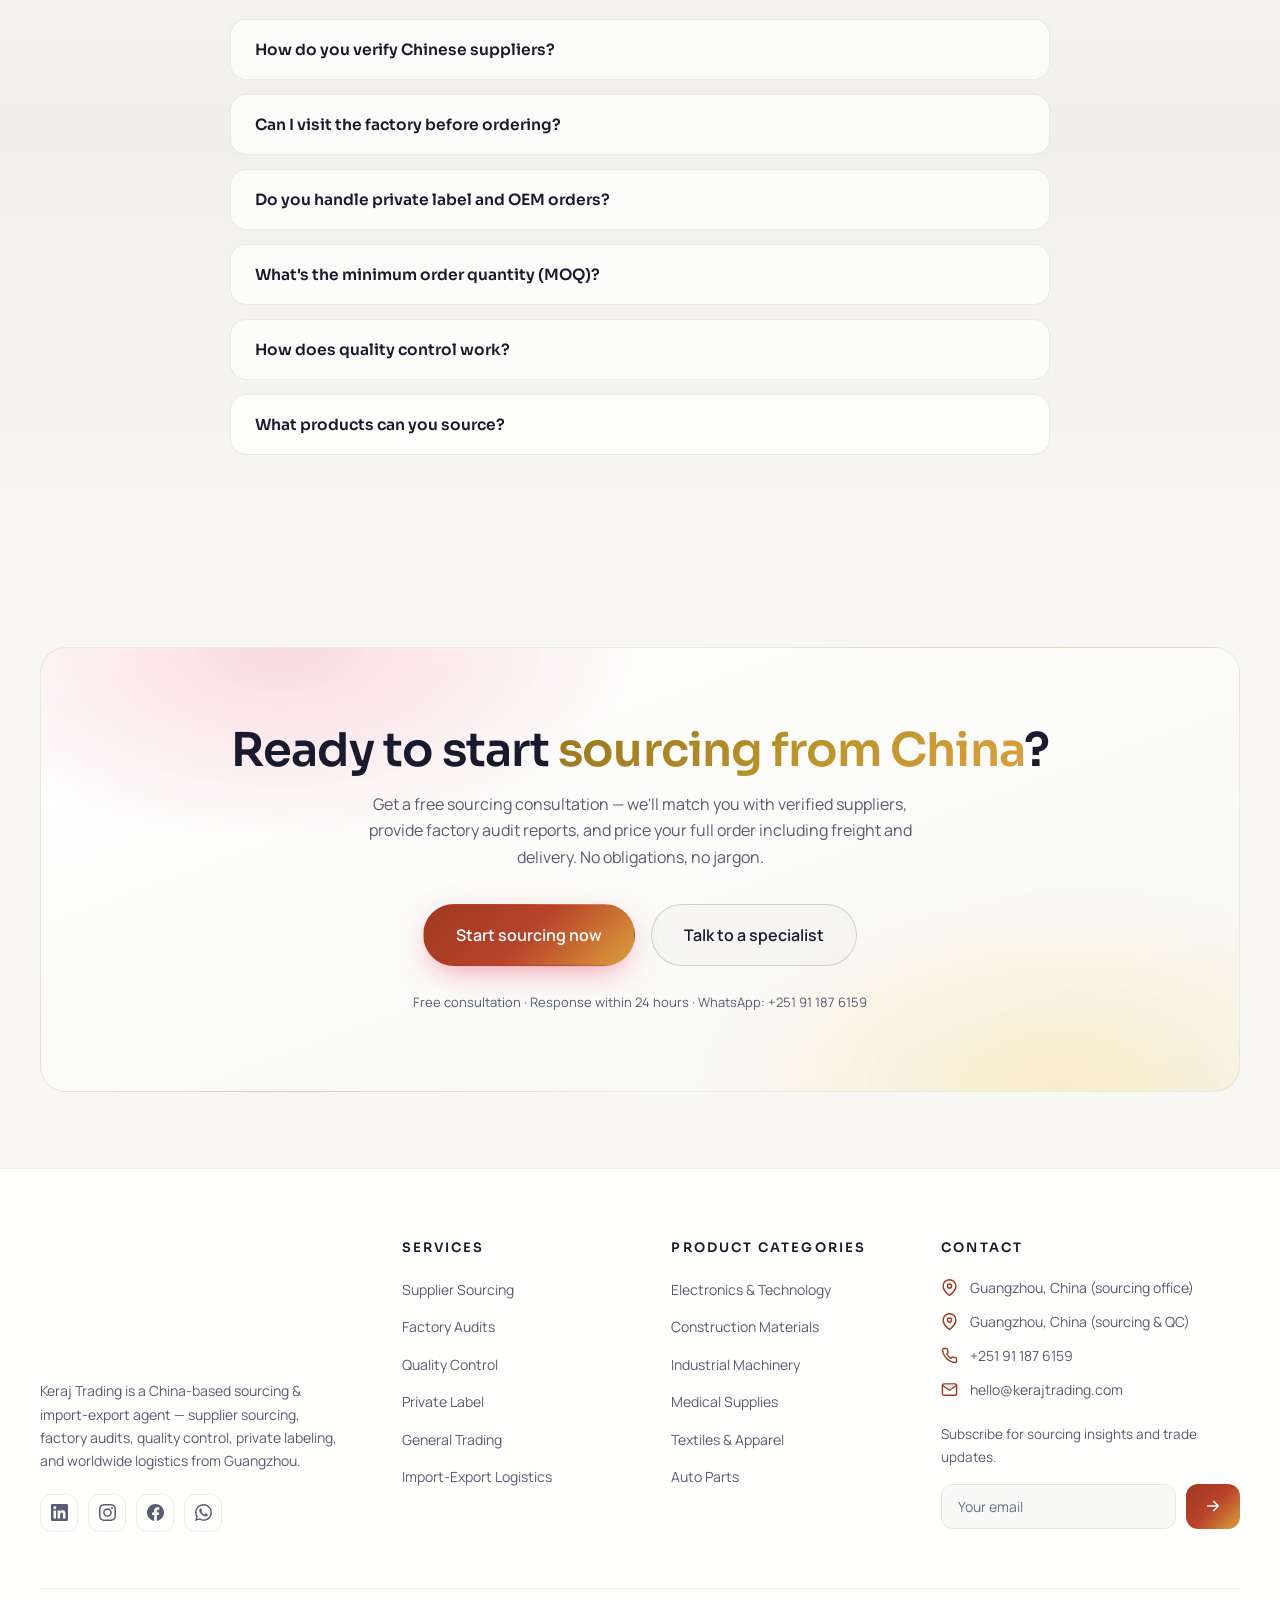
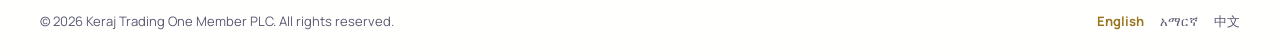
==== commit 719cfd78: "Reduce hero headline to 2 lines and fix double period Shrink desktop hero h1 from clamp(2.6rem,6vw,4" ====
--- a/index.html
+++ b/index.html
@@ -71,7 +71,7 @@
     <div class="container" style="position:relative;z-index:2">
       <div style="max-width:700px;margin:0 auto;text-align:center">
         <span class="eyebrow reveal" style="color:#dba03d" data-i18n="hero.eyebrow">China → Worldwide · Sourcing · Logistics · Quality</span>
-        <h1 class="reveal" style="--d:.05s;color:#fff;margin-bottom:24px"><span data-i18n="hero.title.pre">Your trusted</span> <span style="background:linear-gradient(100deg,#ff6b6b,#ffde00);-webkit-background-clip:text;background-clip:text;color:transparent" data-i18n="hero.title.highlight">China</span> <span data-i18n="hero.title.mid">sourcing agent — delivering</span> <span style="background:linear-gradient(100deg,#dba03d,#fff);-webkit-background-clip:text;background-clip:text;color:transparent" data-i18n="hero.title.end">worldwide.</span></h1>
+        <h1 class="reveal" style="--d:.05s;color:#fff;margin-bottom:24px"><span data-i18n="hero.title.pre">Your trusted</span> <span style="background:linear-gradient(100deg,#ff6b6b,#ffde00);-webkit-background-clip:text;background-clip:text;color:transparent" data-i18n="hero.title.highlight">China</span> <span data-i18n="hero.title.mid">sourcing agent — delivering</span> <span style="background:linear-gradient(100deg,#dba03d,#fff);-webkit-background-clip:text;background-clip:text;color:transparent" data-i18n="hero.title.end">worldwide</span>.</h1>
         <p class="lead reveal" style="--d:.1s;color:rgba(255,255,255,0.85);font-size:clamp(1rem,1.4vw,1.15rem);margin-bottom:36px;max-width:600px" data-i18n="hero.lead">We source, verify, inspect and deliver — from Chinese factories to your door, anywhere in the world.</p>
         <div class="hero-ctas reveal" style="--d:.15s;display:flex;justify-content:center;gap:12px;flex-wrap:wrap">
           <a href="quote.html" class="btn btn-primary btn-lg"><span data-i18n="hero.cta1">Start sourcing</span> <svg viewBox="0 0 24 24" fill="none" stroke="currentColor" stroke-width="2.2" stroke-linecap="round" stroke-linejoin="round"><path d="M5 12h14M13 6l6 6-6 6"/></svg></a>
--- a/css/style.css
+++ b/css/style.css
@@ -448,7 +448,7 @@
 }
 
 .hero h1 {
-  font-size: clamp(2.6rem, 6vw, 4.3rem);
+  font-size: clamp(1.8rem, 4vw, 3rem);
   margin-bottom: 24px;
 }
 .hero .lead { font-size: clamp(1.05rem, 1.5vw, 1.2rem); margin-bottom: 36px; }
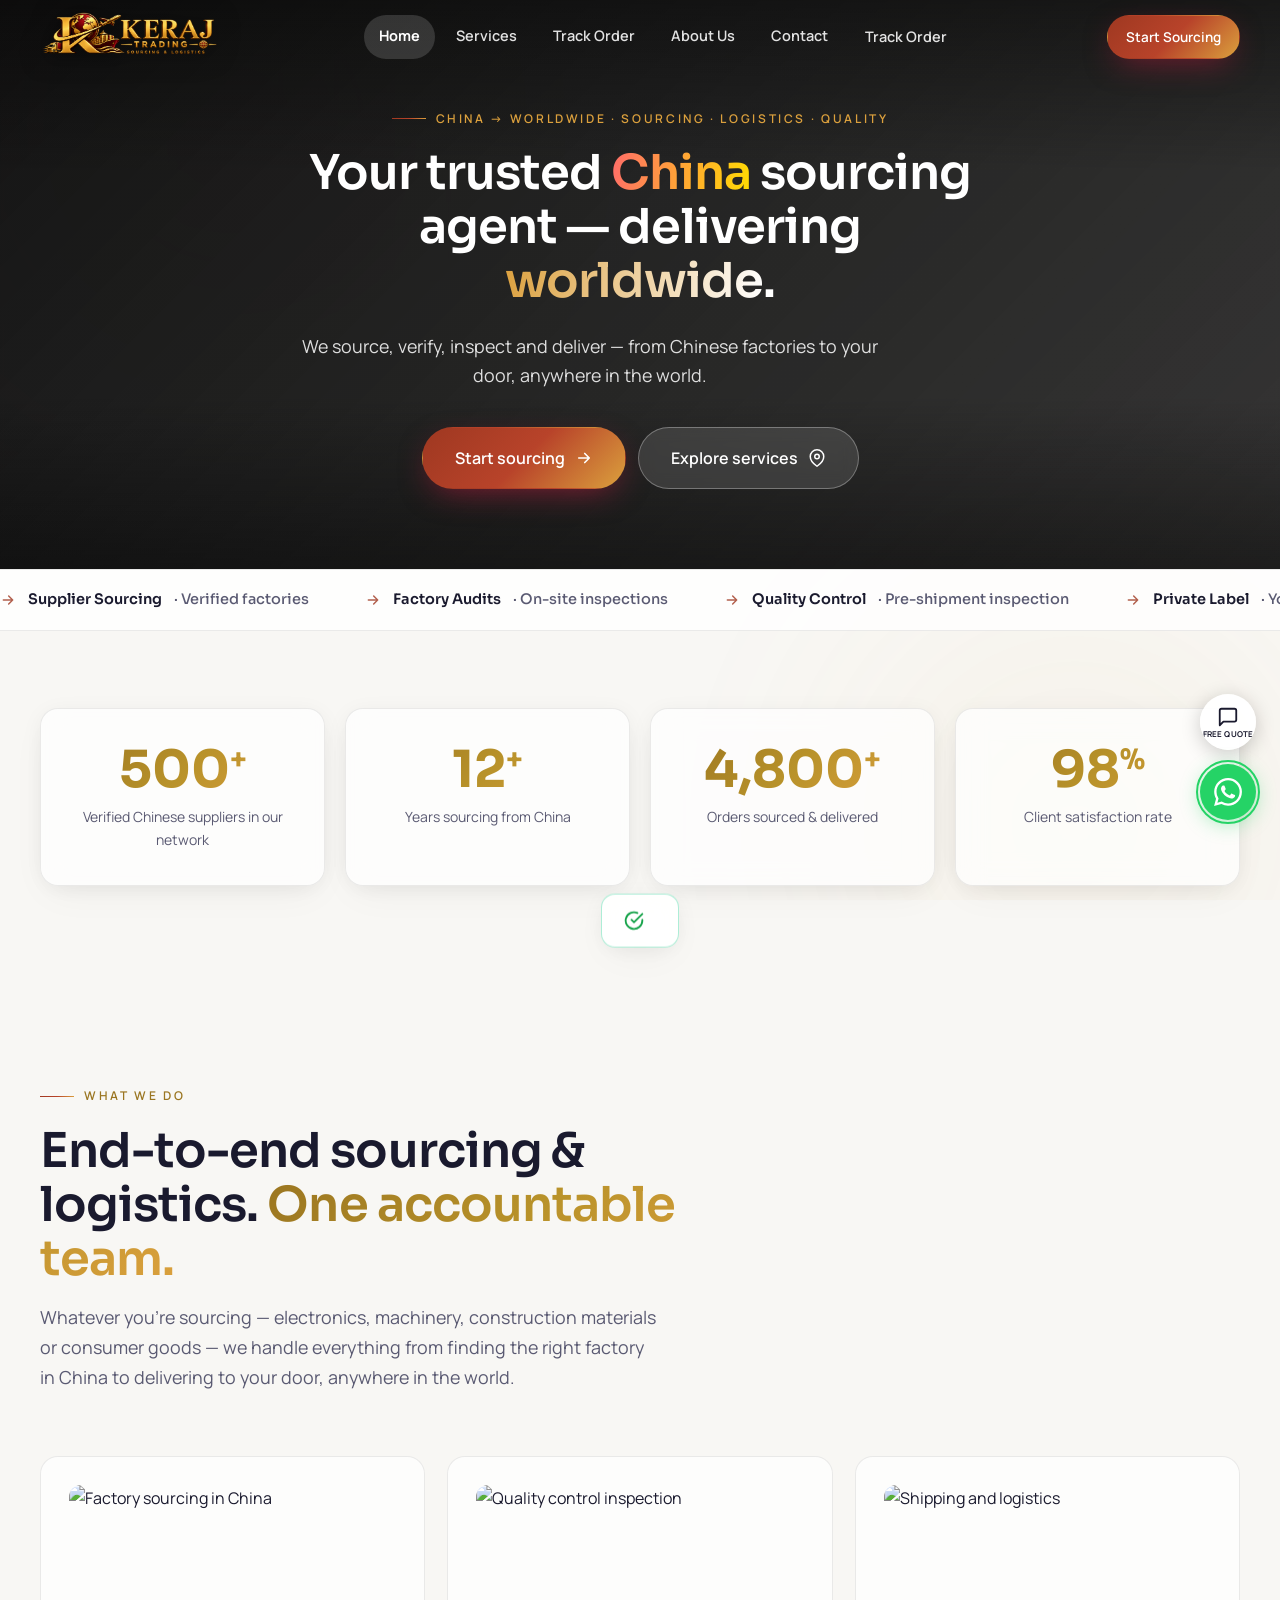
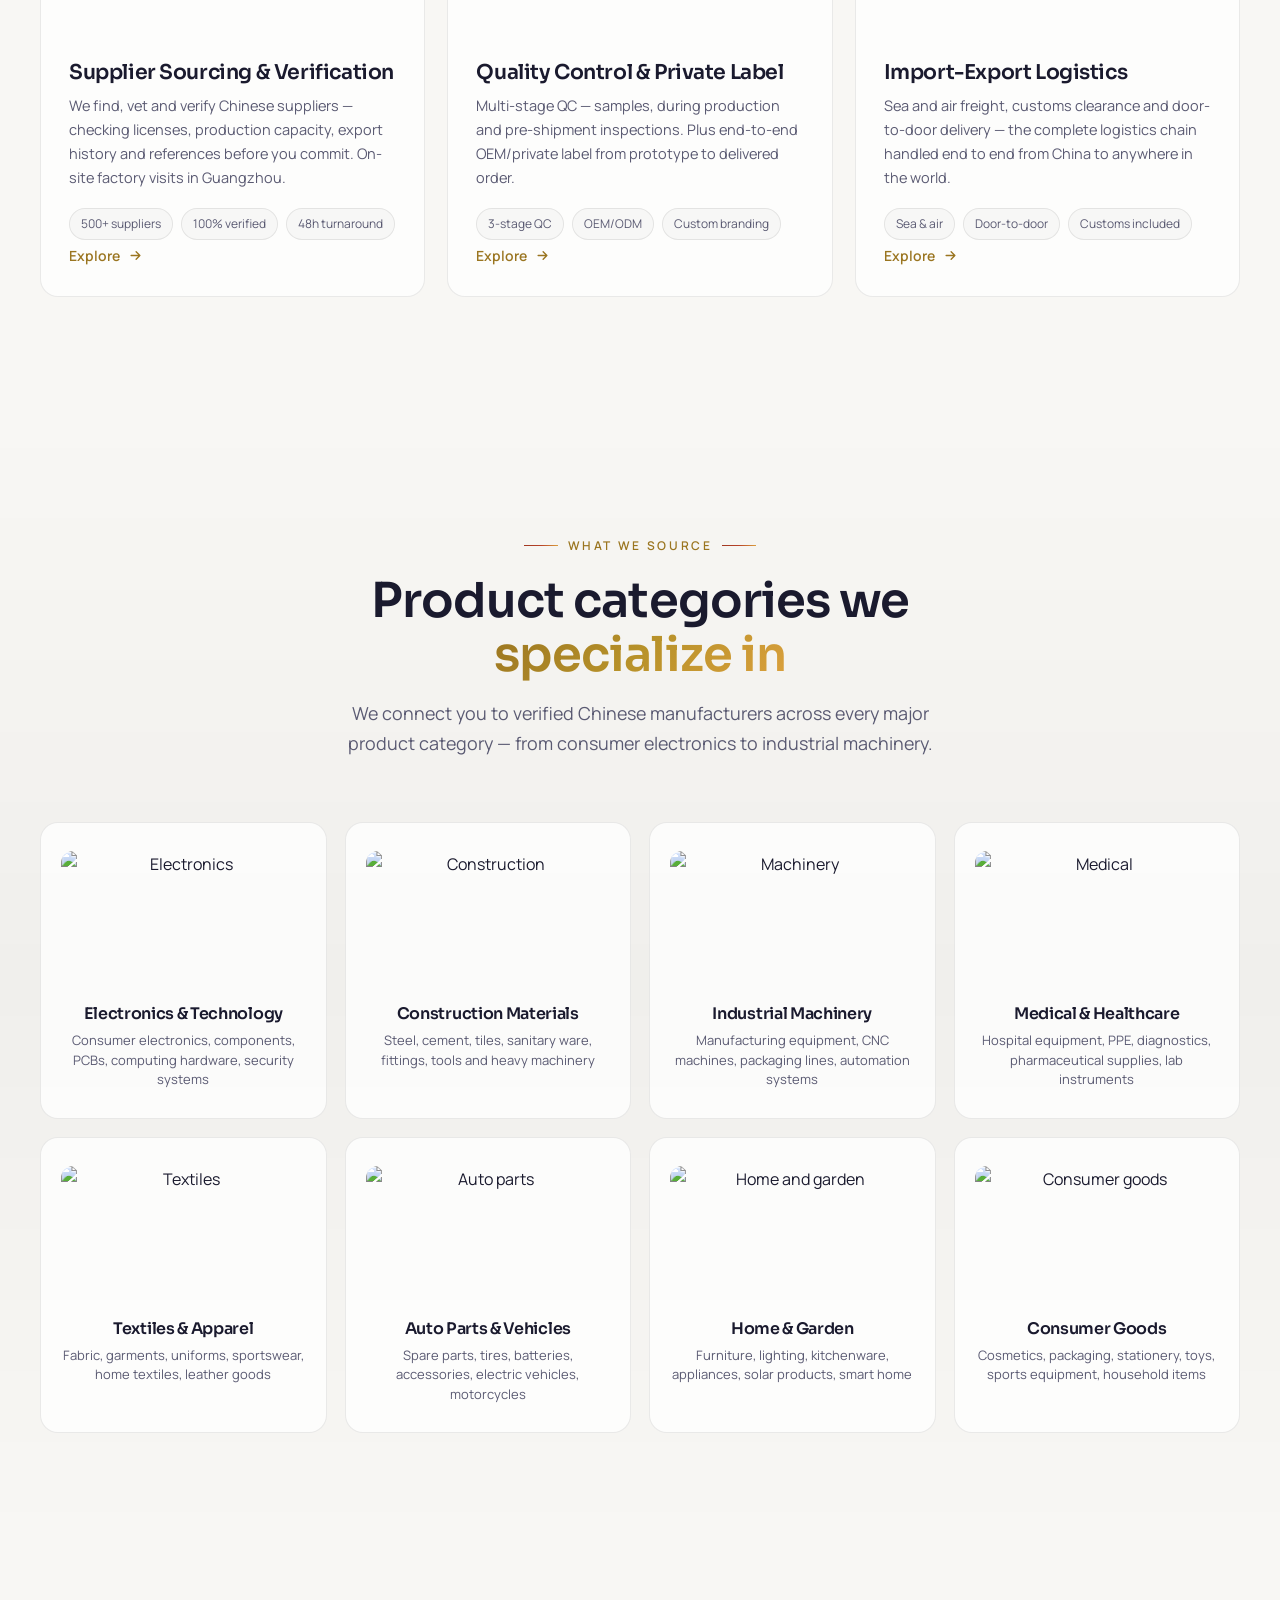
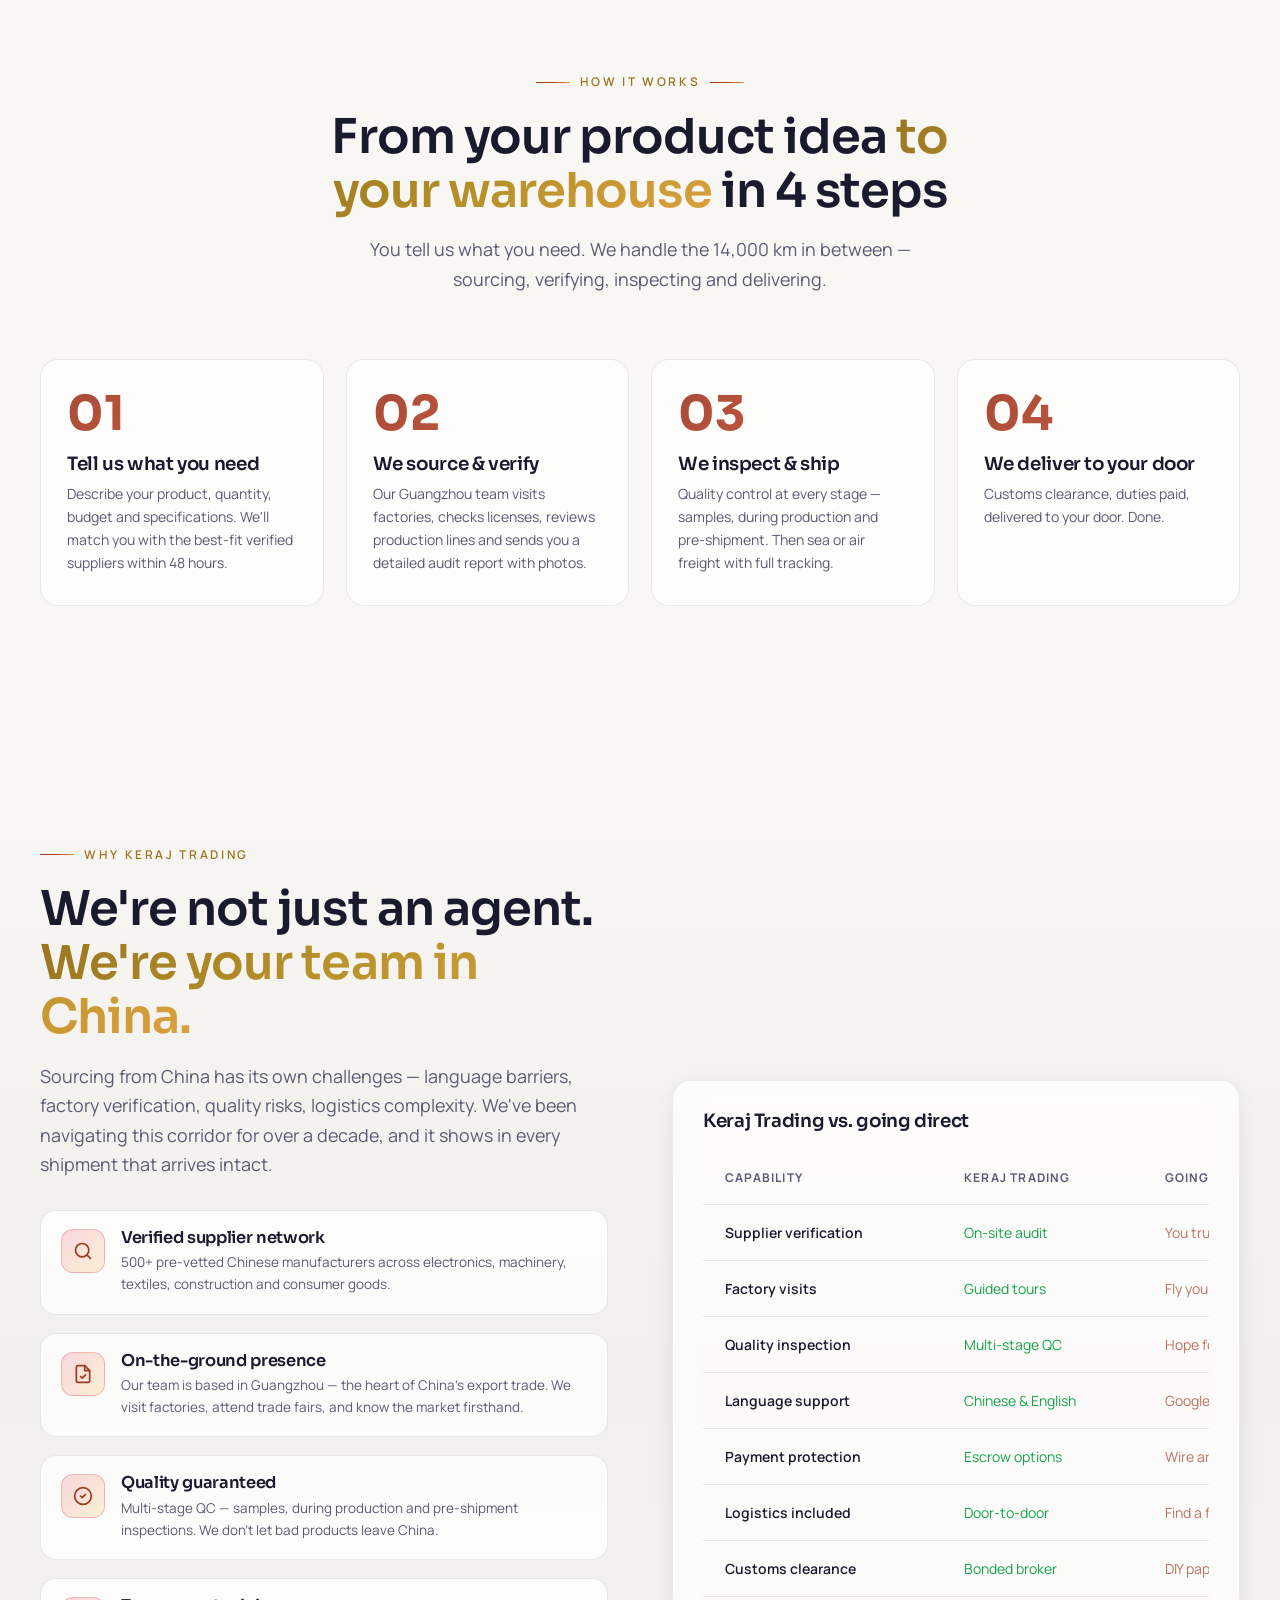
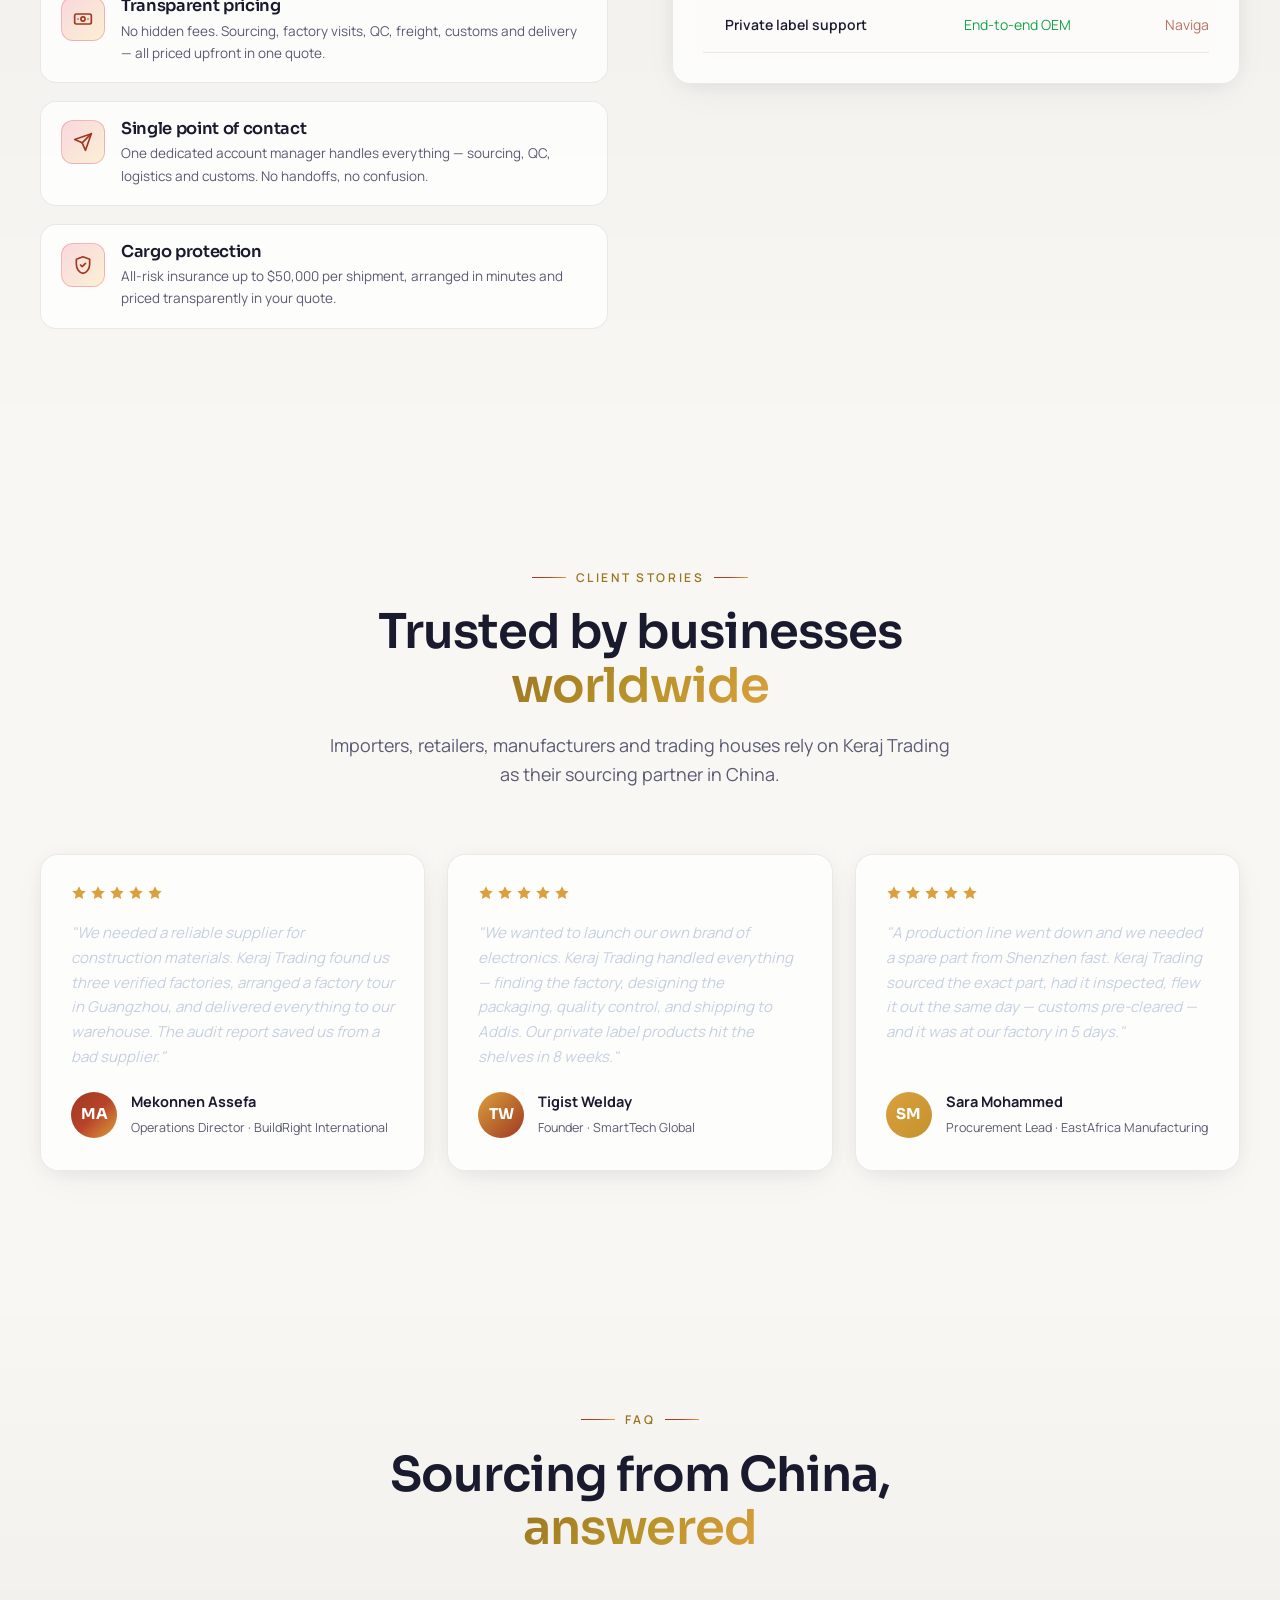
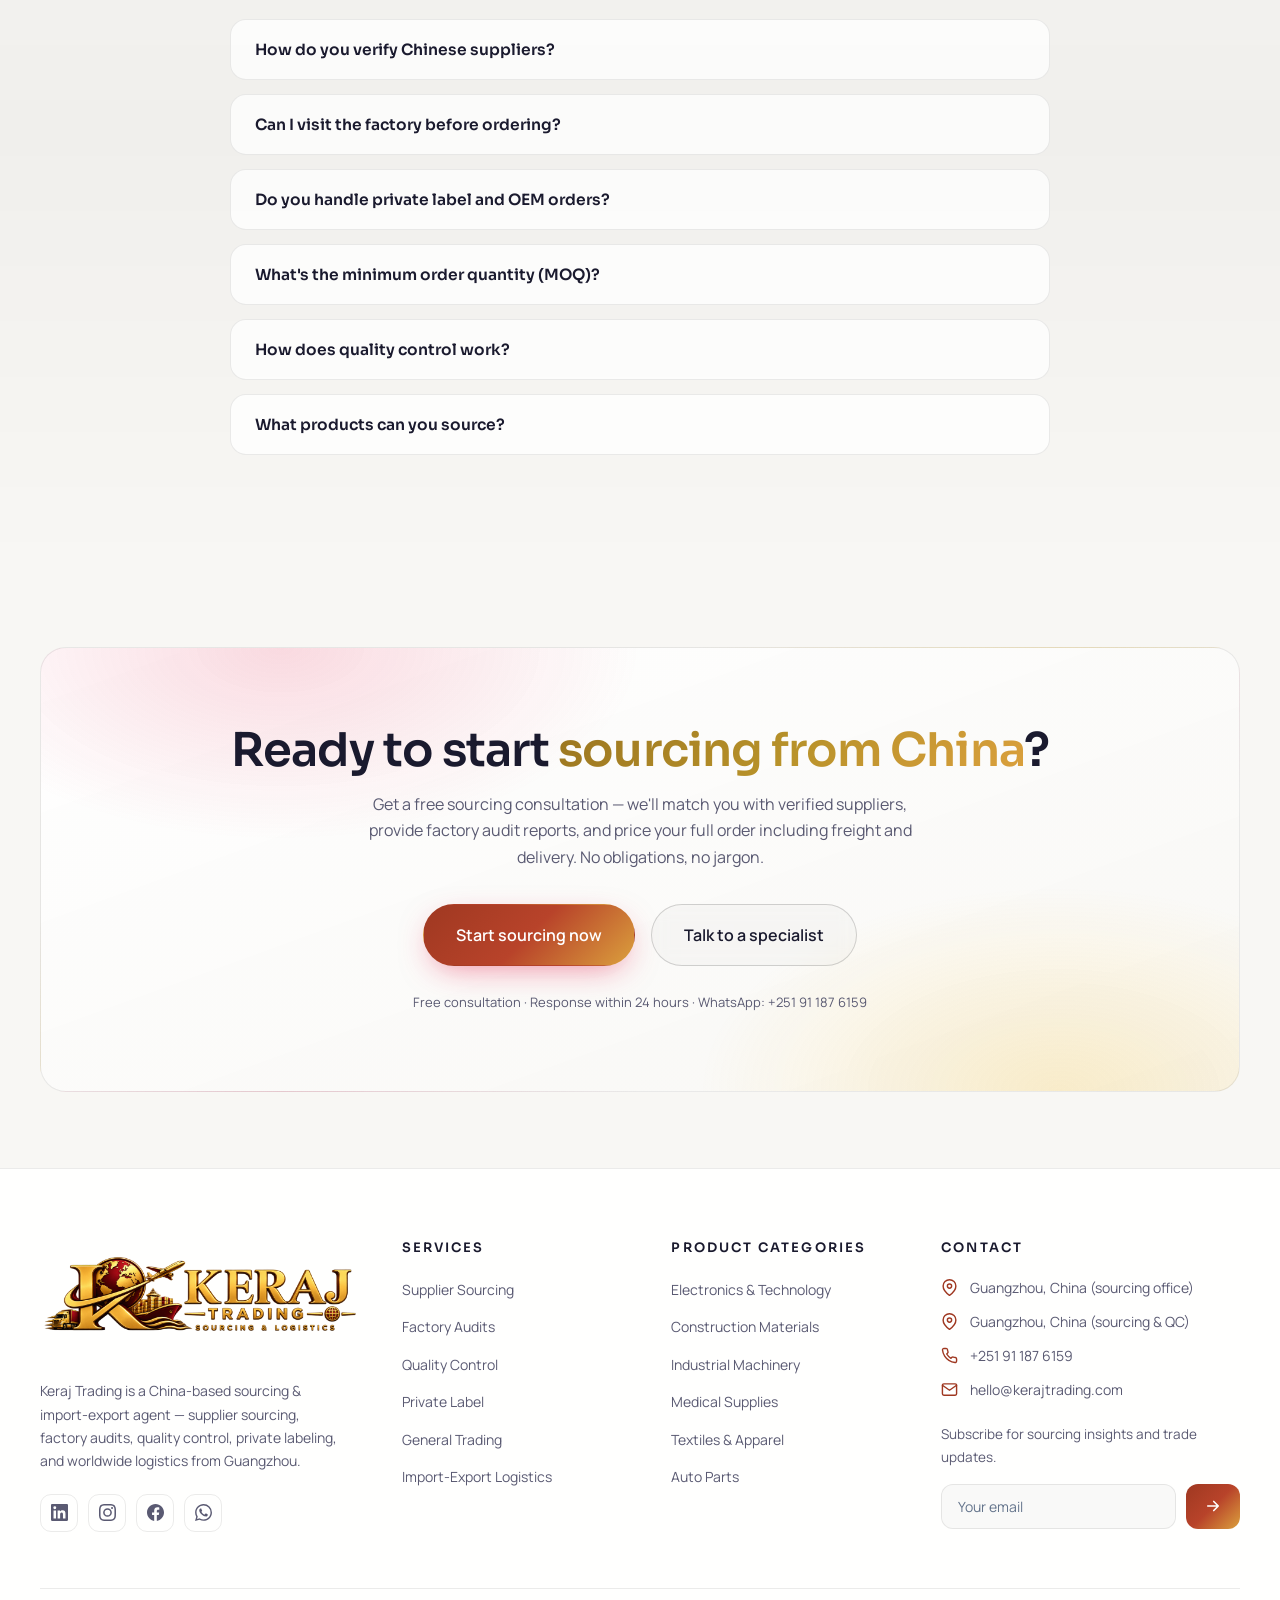
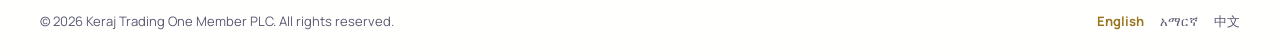
==== commit cb35b889: "Add Lenis smooth scroll and Tempus shared rAF loop Installed darkroom.engineering's Lenis for butter" ====
--- a/index.html
+++ b/index.html
@@ -17,6 +17,7 @@
   <link rel="preconnect" href="https://fonts.gstatic.com" crossorigin />
   <link href="https://fonts.googleapis.com/css2?family=Manrope:wght@400;500;600;700;800&family=Sora:wght@500;600;700&display=swap" rel="stylesheet" />
   <link rel="stylesheet" href="css/style.css" />
+  <link rel="stylesheet" href="https://unpkg.com/lenis@1.3.26/dist/lenis.css" />
   <script type="application/ld+json">
   {
     "@context": "https://schema.org",
@@ -438,6 +439,8 @@
   <!-- Cursor glow -->
   <div class="cursor-glow" id="cursorGlow"></div>
 
+  <script src="https://unpkg.com/lenis@1.3.26/dist/lenis.min.js"></script>
+  <script src="https://unpkg.com/tempus@1.0.0-dev.17/dist/tempus.min.js"></script>
   <script src="js/i18n.js"></script>
   <script src="js/main.js"></script>
 
--- a/css/style.css
+++ b/css/style.css
@@ -334,8 +334,7 @@
   background: rgba(255, 255, 255, 0.08);
 }
 .site-header.on-hero .brand-img {
-  filter: drop-shadow(0 2px 12px rgba(0, 0, 0, 0.5)) brightness(1.2);
-  mix-blend-mode: normal;
+  filter: drop-shadow(0 2px 12px rgba(0, 0, 0, 0.5));
 }
 .nav-wrap {
   position: relative;
@@ -352,13 +351,11 @@
   gap: 12px;
 }
 .brand-img {
-  height: 48px;
+  height: 60px;
   width: auto;
-  max-width: 260px;
+  max-width: 320px;
   display: block;
   object-fit: contain;
-  filter: drop-shadow(0 2px 8px rgba(184, 134, 11, 0.15));
-  mix-blend-mode: screen;
 }
 .footer-brand .brand-img {
   height: 118px;
@@ -1018,7 +1015,9 @@
   flex-direction: column;
   align-items: center;
   gap: 5px;
+  cursor: pointer;
   transition: all 0.3s var(--ease);
+  -webkit-tap-highlight-color: transparent;
 }
 .seg-btn small { font-size: 10.5px; font-weight: 500; opacity: 0.7; letter-spacing: 0.04em; }
 .seg-btn svg { width: 19px; height: 19px; }
@@ -1846,8 +1845,8 @@
 @media (max-width: 640px) {
   .container { width: min(var(--container), 100% - 36px); }
 
-  .brand-img { height: 44px; max-width: 200px; }
-  .footer-brand .brand-img { height: 96px; }
+  .brand-img { height: 52px; max-width: 220px; }
+  .footer-brand .brand-img { height: 120px; }
 
   .hero { padding: 100px 0 48px; }
   .hero h1 { font-size: clamp(1.4rem, 5.5vw, 1.9rem); margin-bottom: 16px; line-height: 1.15; }
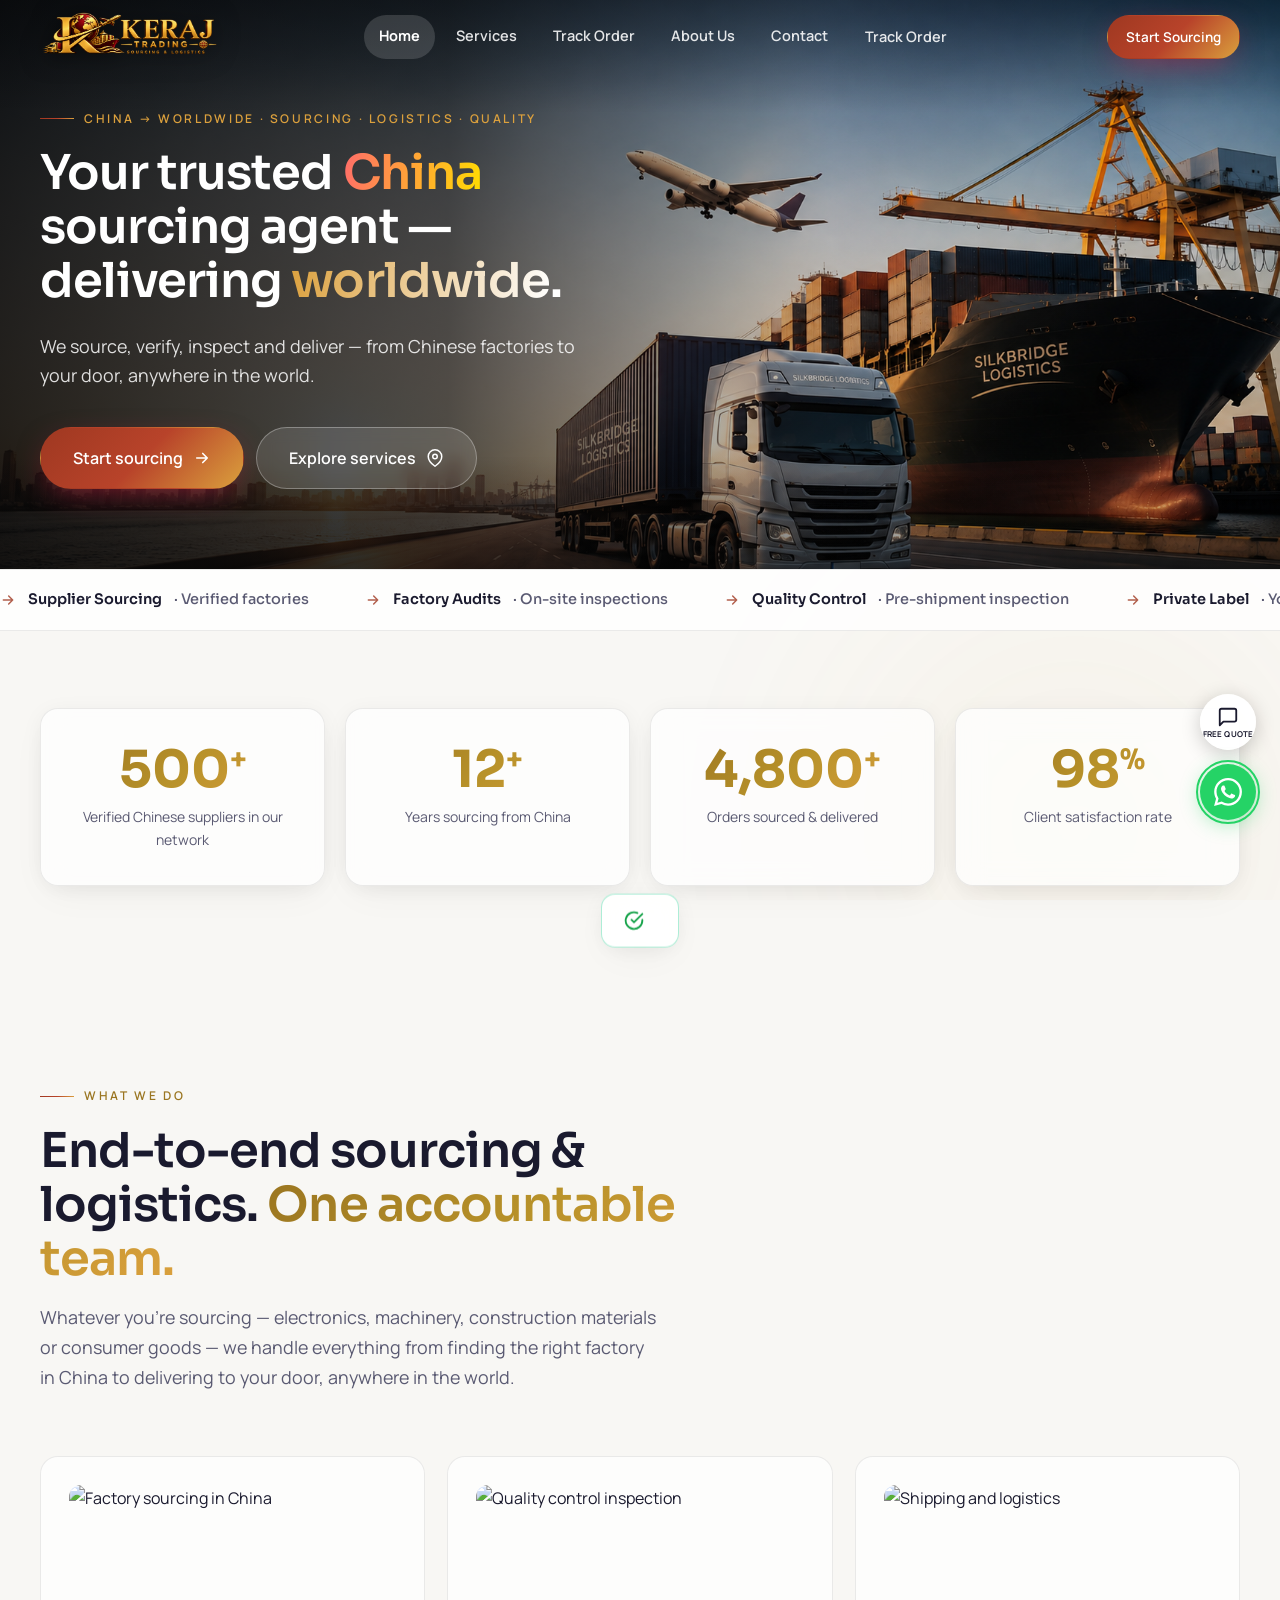
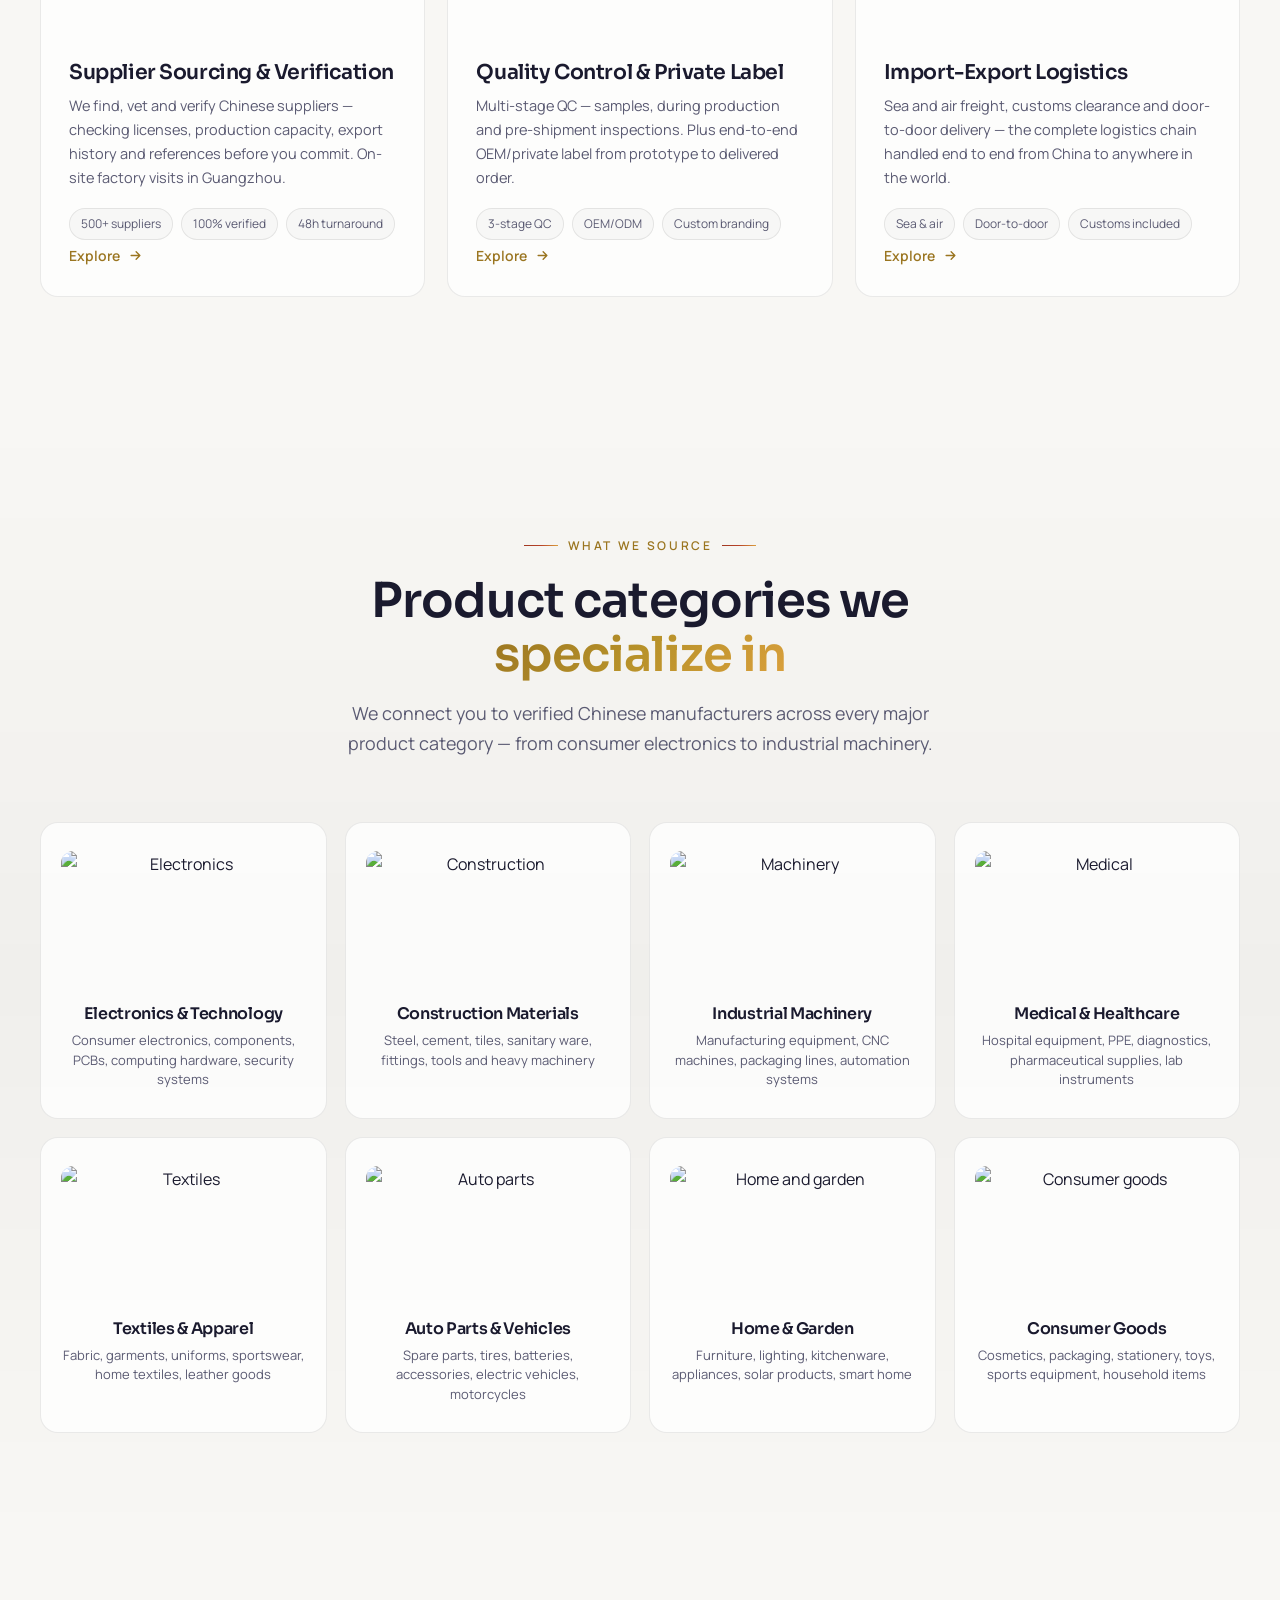
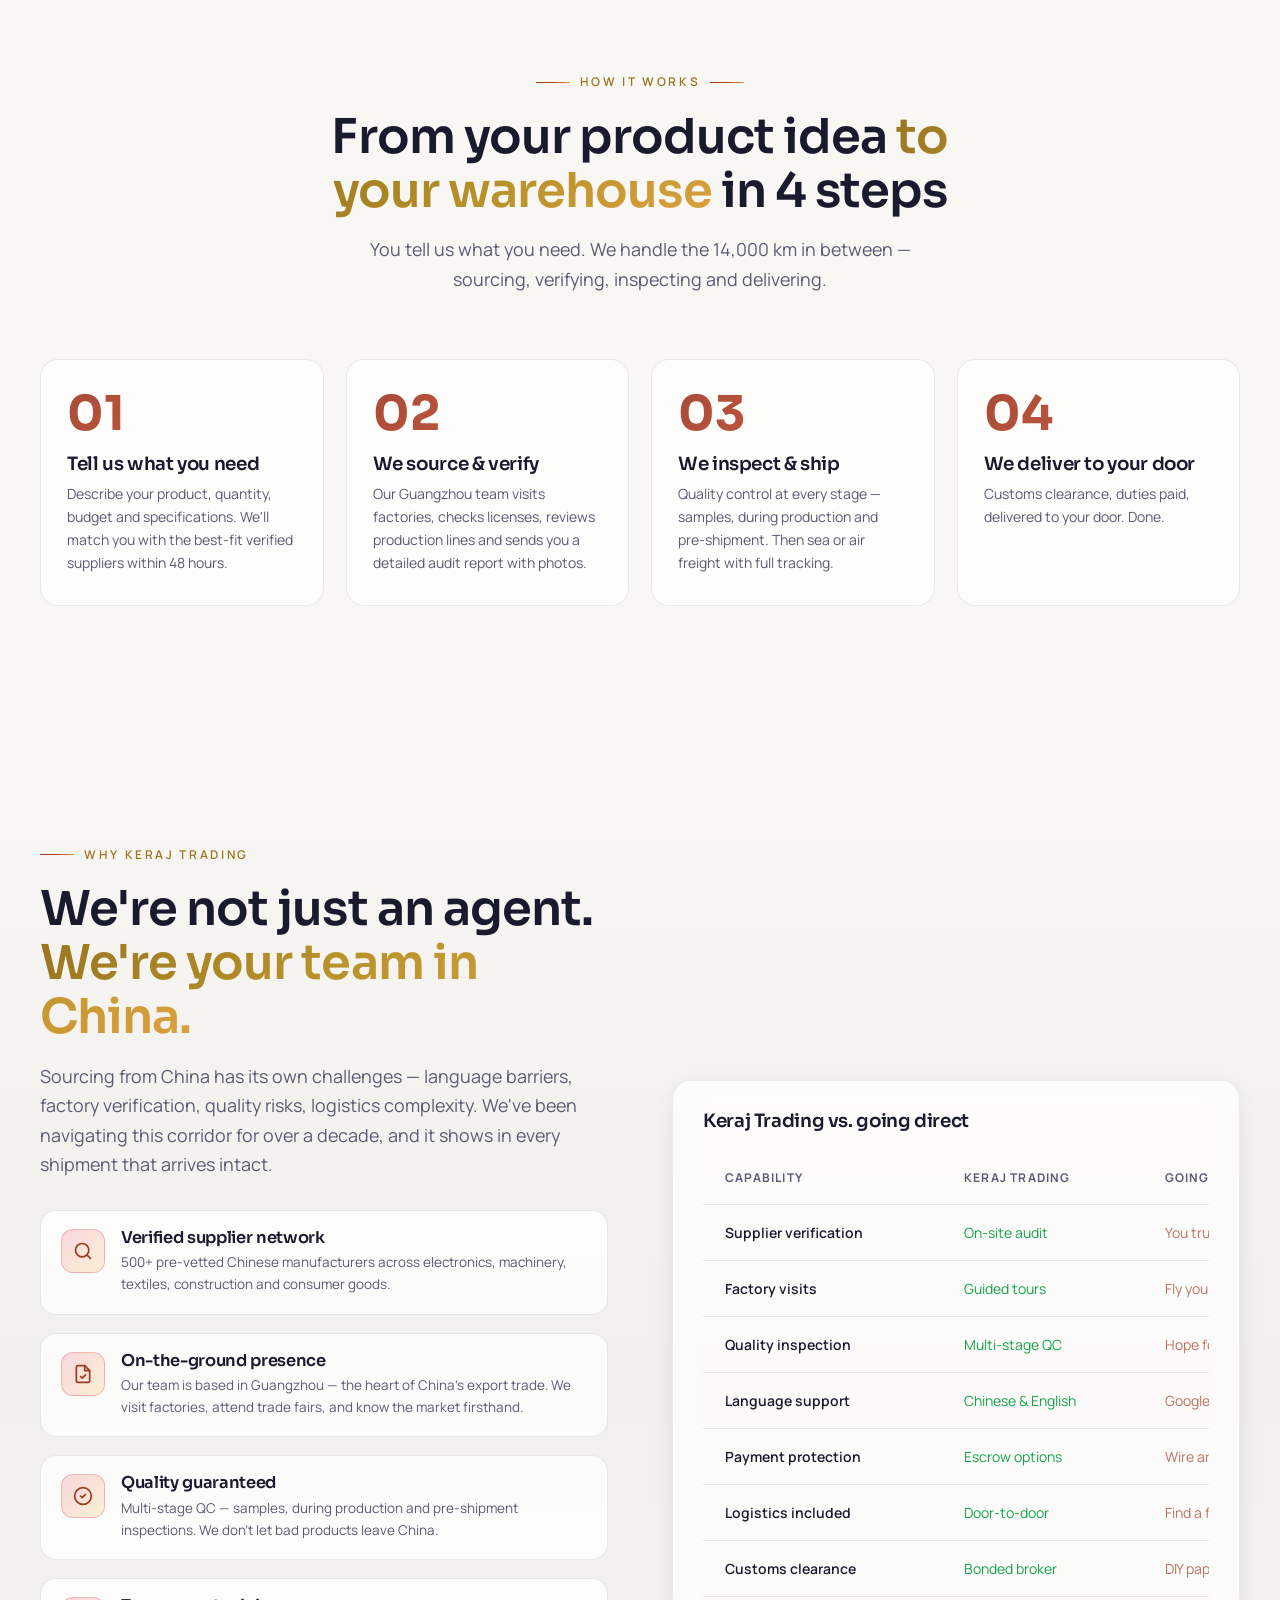
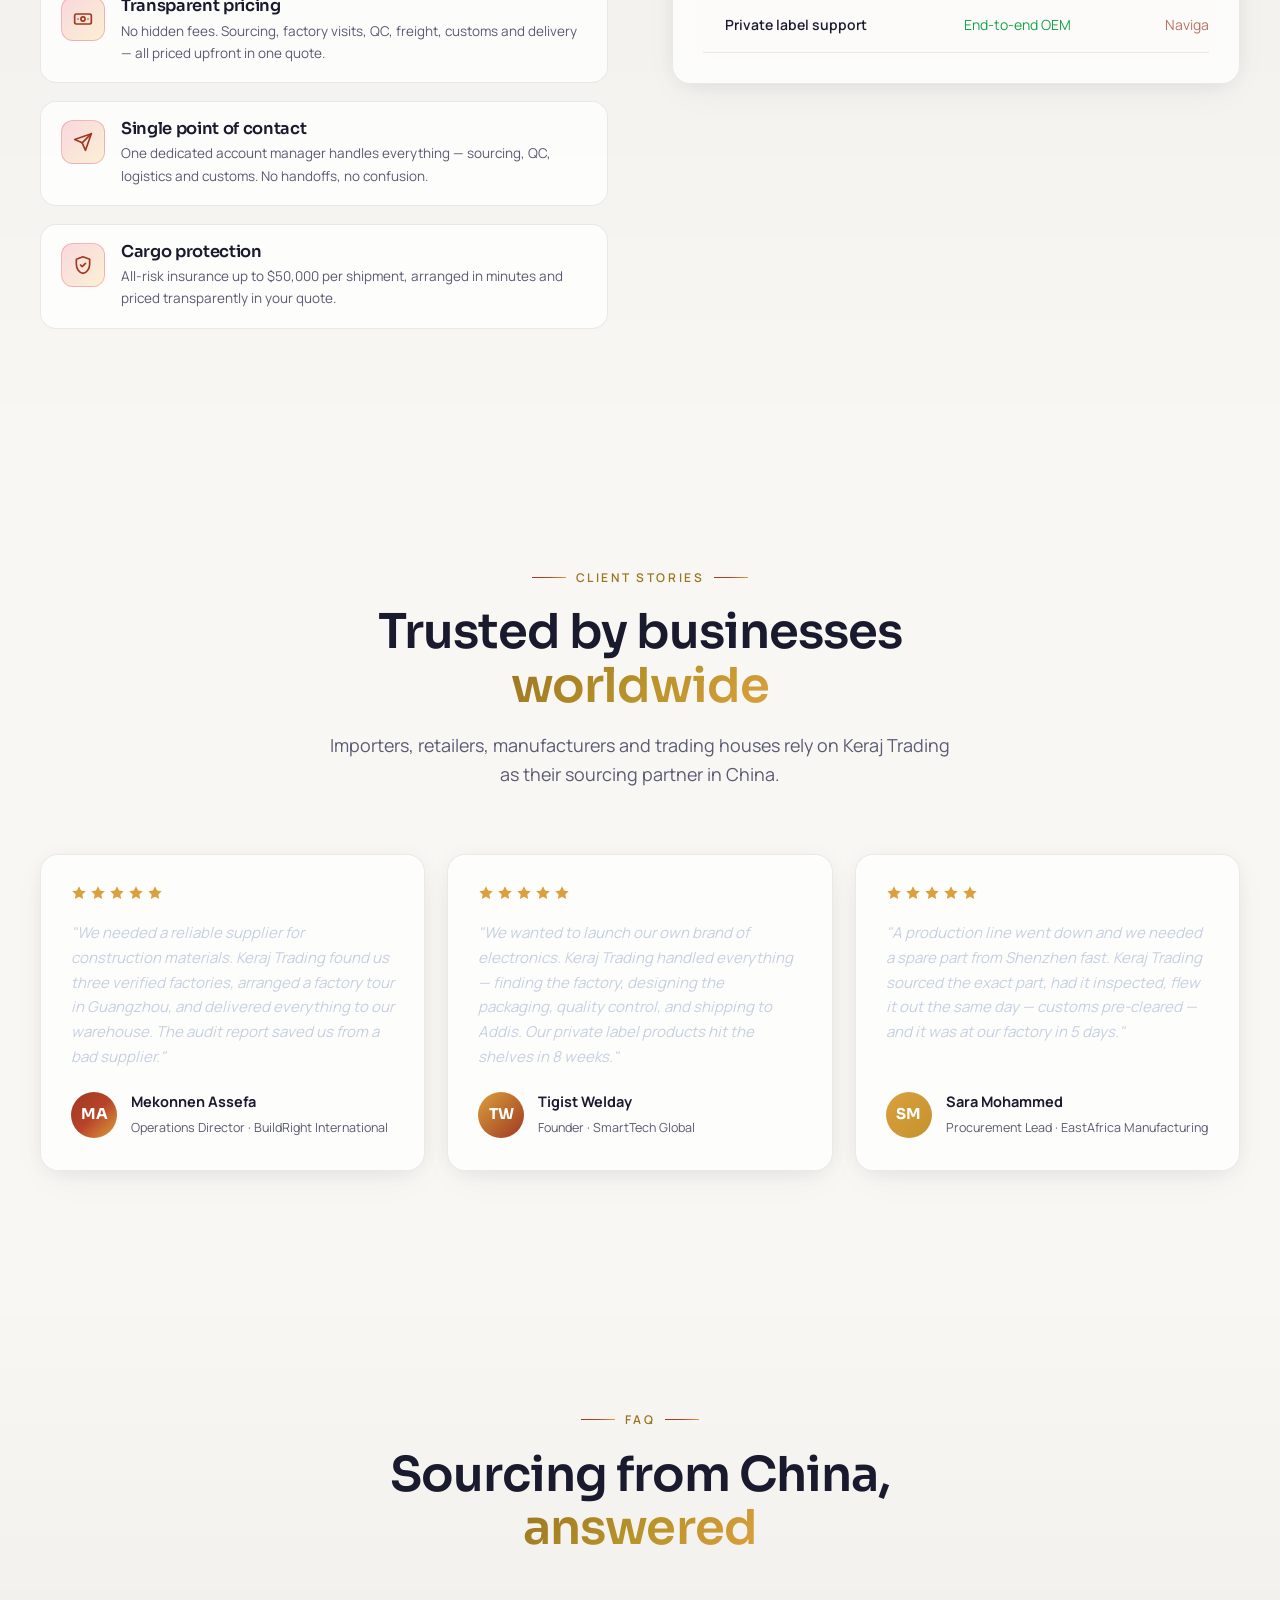
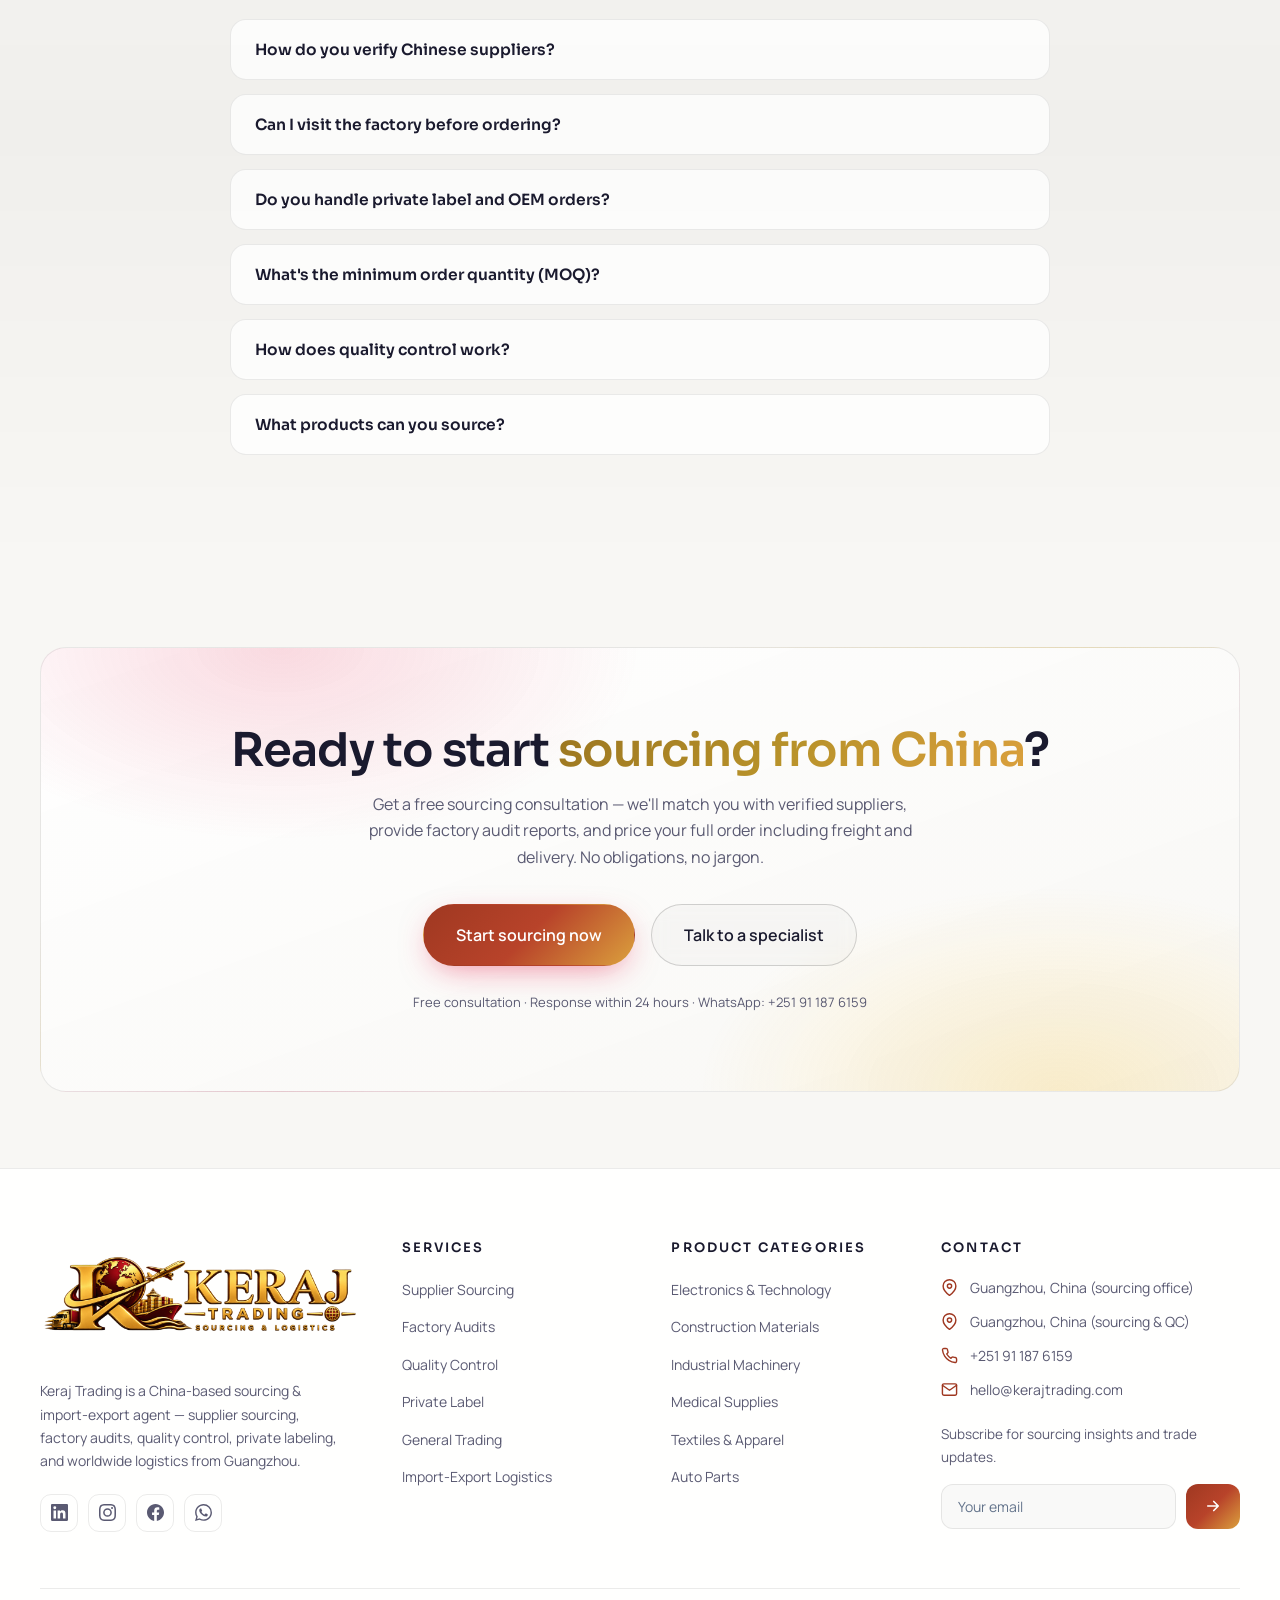
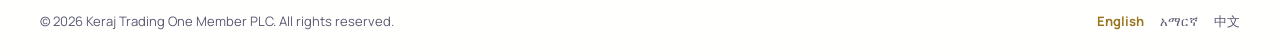
==== commit 82a11ff7: "Replace hero background with logistics scene and left-align text New hero image shows truck, cargo s" ====
--- a/index.html
+++ b/index.html
@@ -66,15 +66,15 @@
   </header>
 
     <!-- ======= Hero ======= -->
-  <section class="hero" style="background-image:url('https://images.unsplash.com/photo-1553413077-190dd305871c?w=1600&h=900&fit=crop&auto=format');background-size:cover;background-position:center;position:relative;min-height:auto;display:flex;align-items:center;padding:100px 0 40px">
-    <div style="position:absolute;inset:0;backdrop-filter:blur(2px);background:linear-gradient(135deg,rgba(5,5,5,0.92) 0%,rgba(5,5,5,0.85) 40%,rgba(5,5,5,0.75) 100%)"></div>
-    <div style="position:absolute;inset:0;background:linear-gradient(180deg,rgba(5,5,5,0.6) 0%,rgba(5,5,5,0.2) 30%,rgba(5,5,5,0.2) 70%,rgba(5,5,5,0.6) 100%)"></div>
+  <section class="hero" style="background-image:url('assets/hero-bg.jpg');background-size:cover;background-position:center 40%;position:relative;min-height:auto;display:flex;align-items:center;padding:100px 0 40px">
+    <div style="position:absolute;inset:0;background:linear-gradient(90deg,rgba(5,5,5,0.88) 0%,rgba(5,5,5,0.7) 35%,rgba(5,5,5,0.15) 65%,transparent 100%)"></div>
+    <div style="position:absolute;inset:0;background:linear-gradient(180deg,rgba(5,5,5,0.4) 0%,transparent 20%,transparent 80%,rgba(5,5,5,0.4) 100%)"></div>
     <div class="container" style="position:relative;z-index:2">
-      <div style="max-width:700px;margin:0 auto;text-align:center">
+      <div style="max-width:650px;text-align:left">
         <span class="eyebrow reveal" style="color:#dba03d" data-i18n="hero.eyebrow">China → Worldwide · Sourcing · Logistics · Quality</span>
         <h1 class="reveal" style="--d:.05s;color:#fff;margin-bottom:24px"><span data-i18n="hero.title.pre">Your trusted</span> <span style="background:linear-gradient(100deg,#ff6b6b,#ffde00);-webkit-background-clip:text;background-clip:text;color:transparent" data-i18n="hero.title.highlight">China</span> <span data-i18n="hero.title.mid">sourcing agent — delivering</span> <span style="background:linear-gradient(100deg,#dba03d,#fff);-webkit-background-clip:text;background-clip:text;color:transparent" data-i18n="hero.title.end">worldwide</span>.</h1>
-        <p class="lead reveal" style="--d:.1s;color:rgba(255,255,255,0.85);font-size:clamp(1rem,1.4vw,1.15rem);margin-bottom:36px;max-width:600px" data-i18n="hero.lead">We source, verify, inspect and deliver — from Chinese factories to your door, anywhere in the world.</p>
-        <div class="hero-ctas reveal" style="--d:.15s;display:flex;justify-content:center;gap:12px;flex-wrap:wrap">
+        <p class="lead reveal" style="--d:.1s;color:rgba(255,255,255,0.85);font-size:clamp(1rem,1.4vw,1.15rem);margin-bottom:36px;max-width:550px" data-i18n="hero.lead">We source, verify, inspect and deliver — from Chinese factories to your door, anywhere in the world.</p>
+        <div class="hero-ctas reveal" style="--d:.15s;display:flex;justify-content:flex-start;gap:12px;flex-wrap:wrap">
           <a href="quote.html" class="btn btn-primary btn-lg"><span data-i18n="hero.cta1">Start sourcing</span> <svg viewBox="0 0 24 24" fill="none" stroke="currentColor" stroke-width="2.2" stroke-linecap="round" stroke-linejoin="round"><path d="M5 12h14M13 6l6 6-6 6"/></svg></a>
           <a href="services.html" class="btn btn-lg" style="background:rgba(255,255,255,0.12);border:1px solid rgba(255,255,255,0.3);color:#fff;backdrop-filter:blur(8px)"><span data-i18n="hero.cta2">Explore services</span> <svg viewBox="0 0 24 24" fill="none" stroke="currentColor" stroke-width="2" stroke-linecap="round" stroke-linejoin="round"><path d="M21 10c0 7-9 13-9 13s-9-6-9-13a9 9 0 0 1 18 0z"/><circle cx="12" cy="10" r="3"/></svg></a>
         </div>
